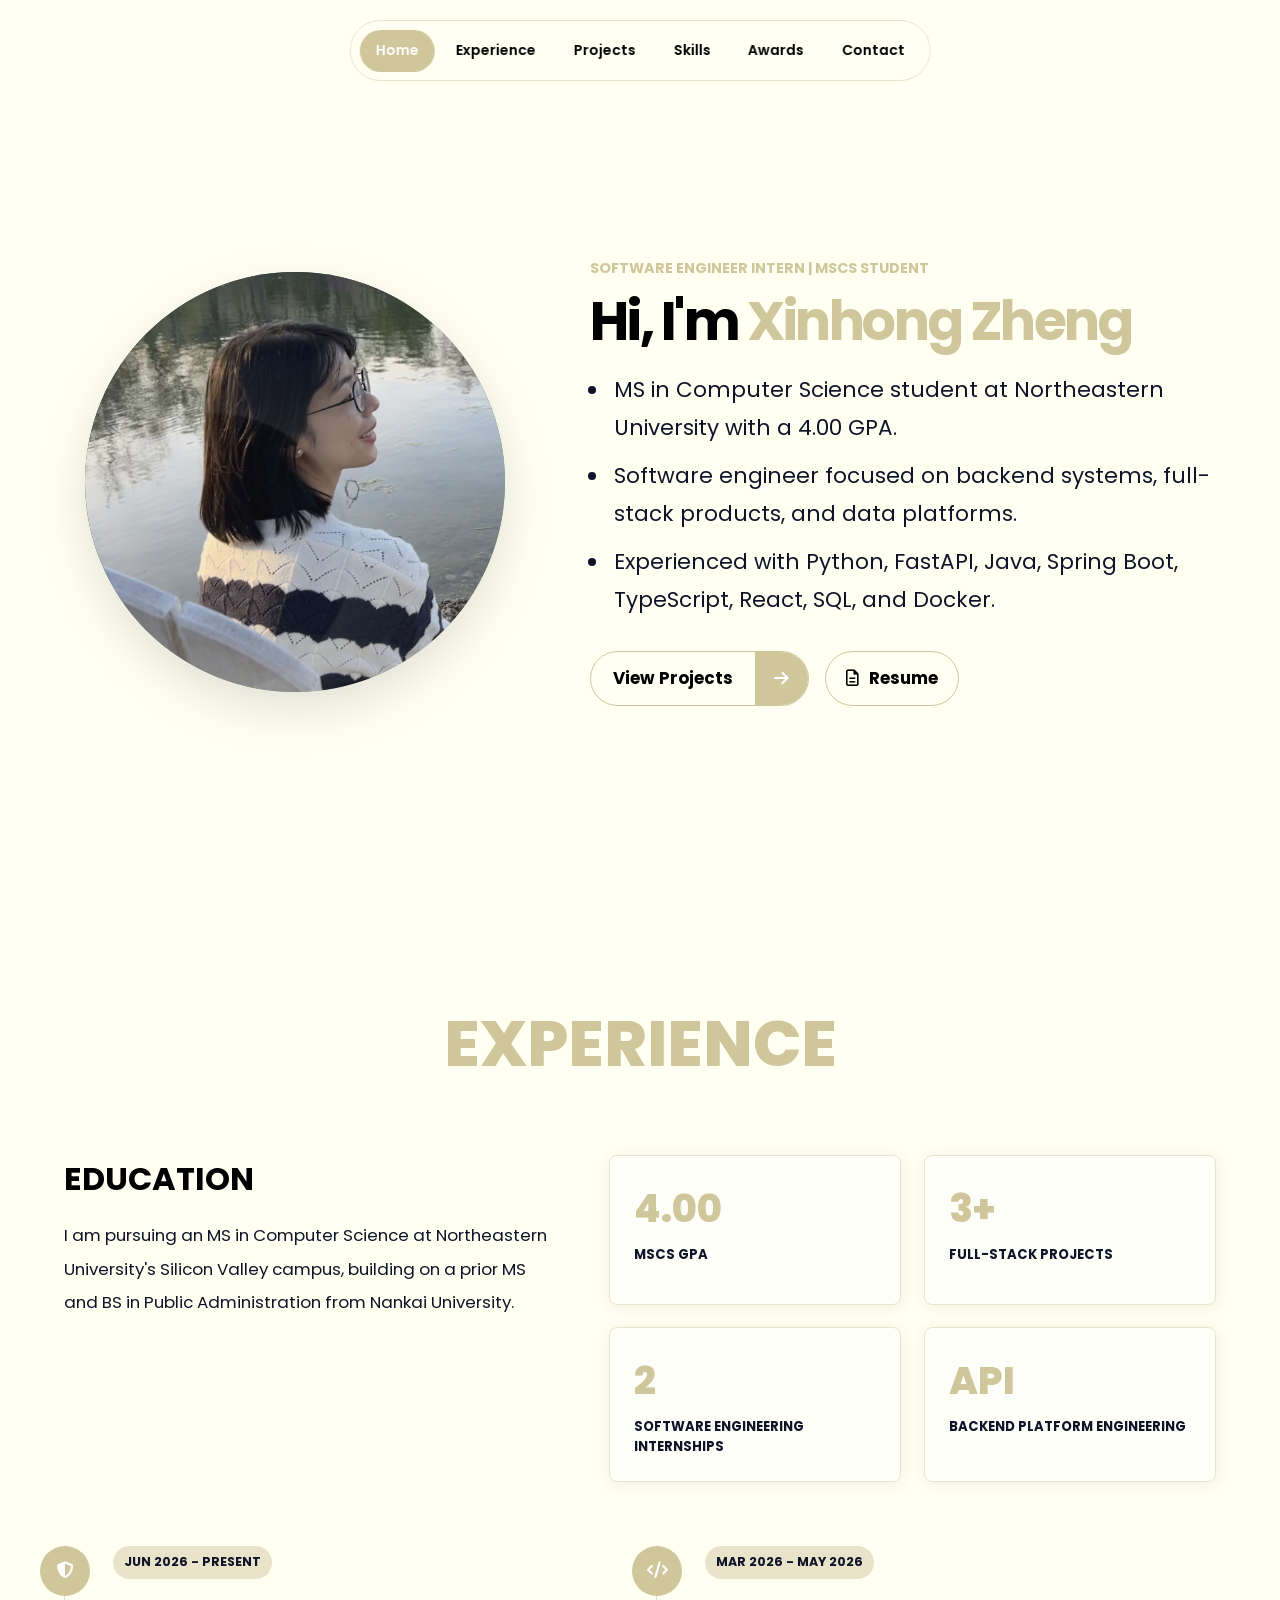
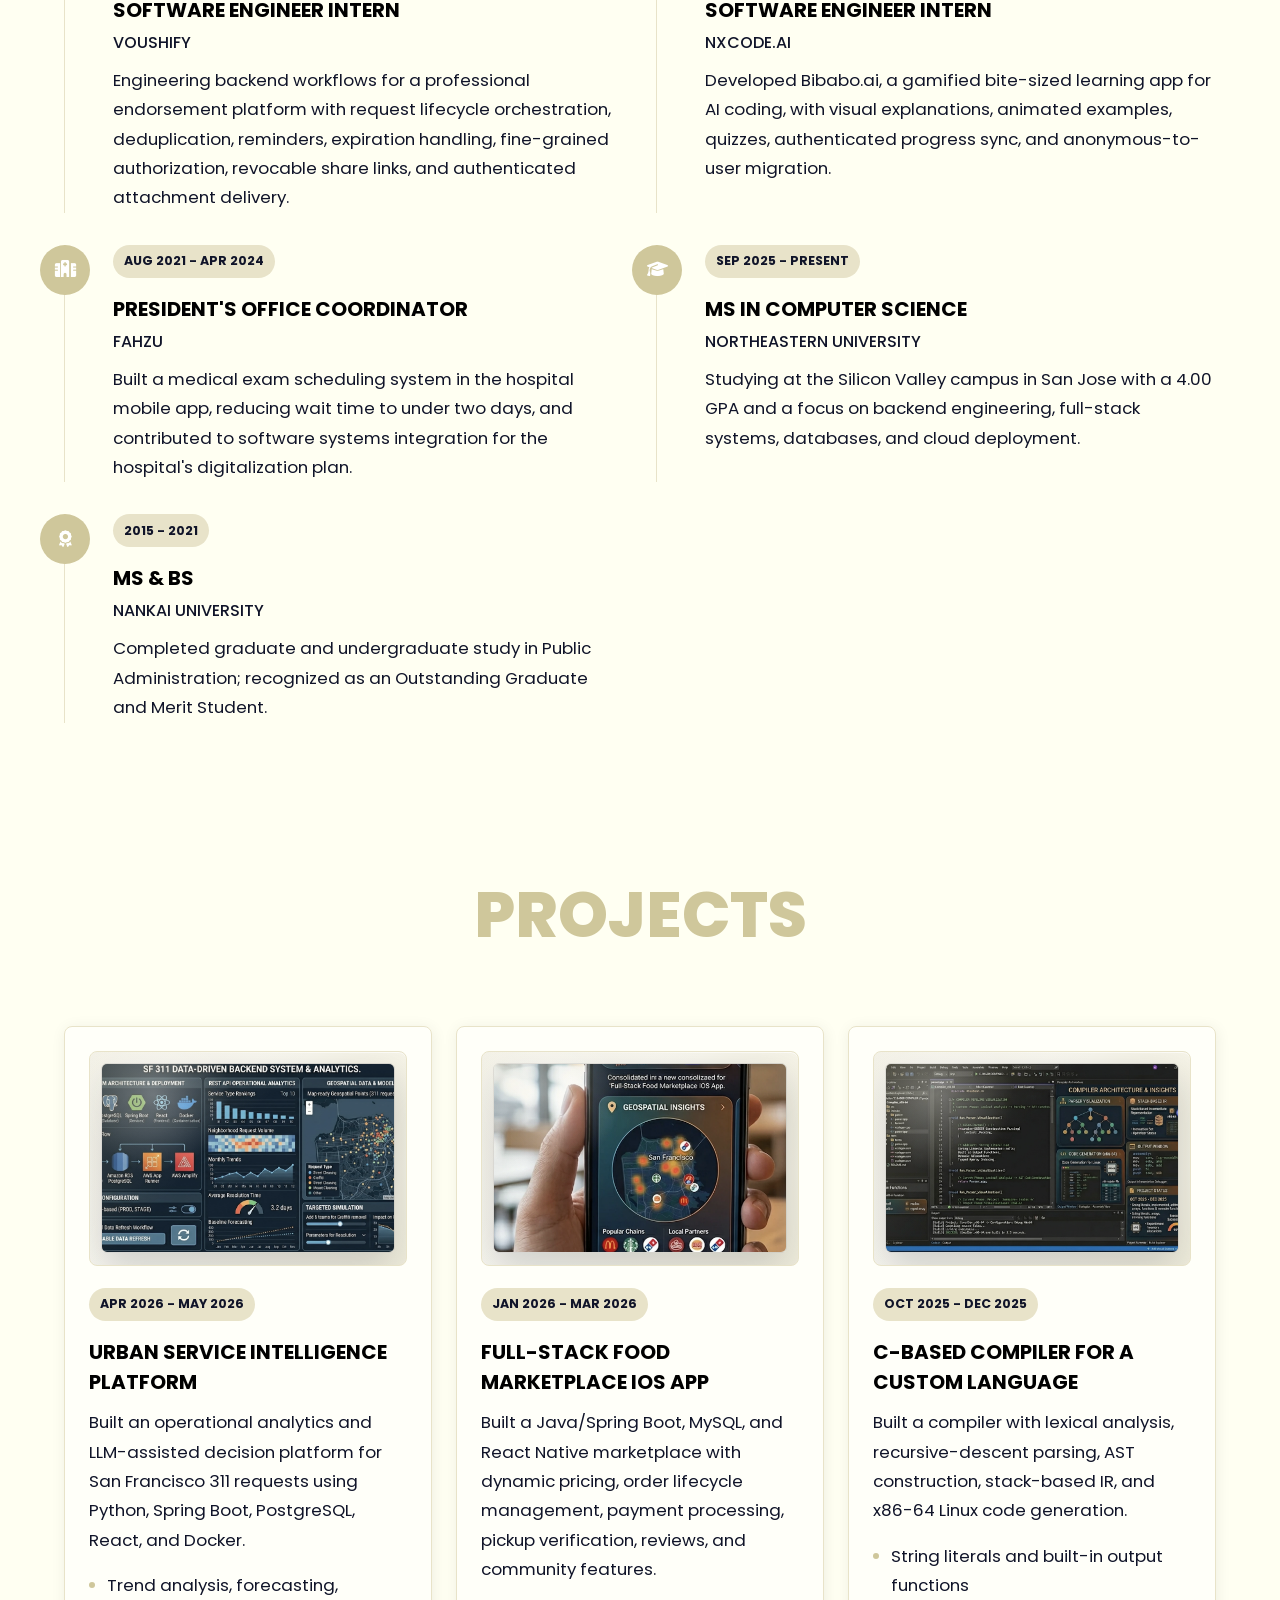
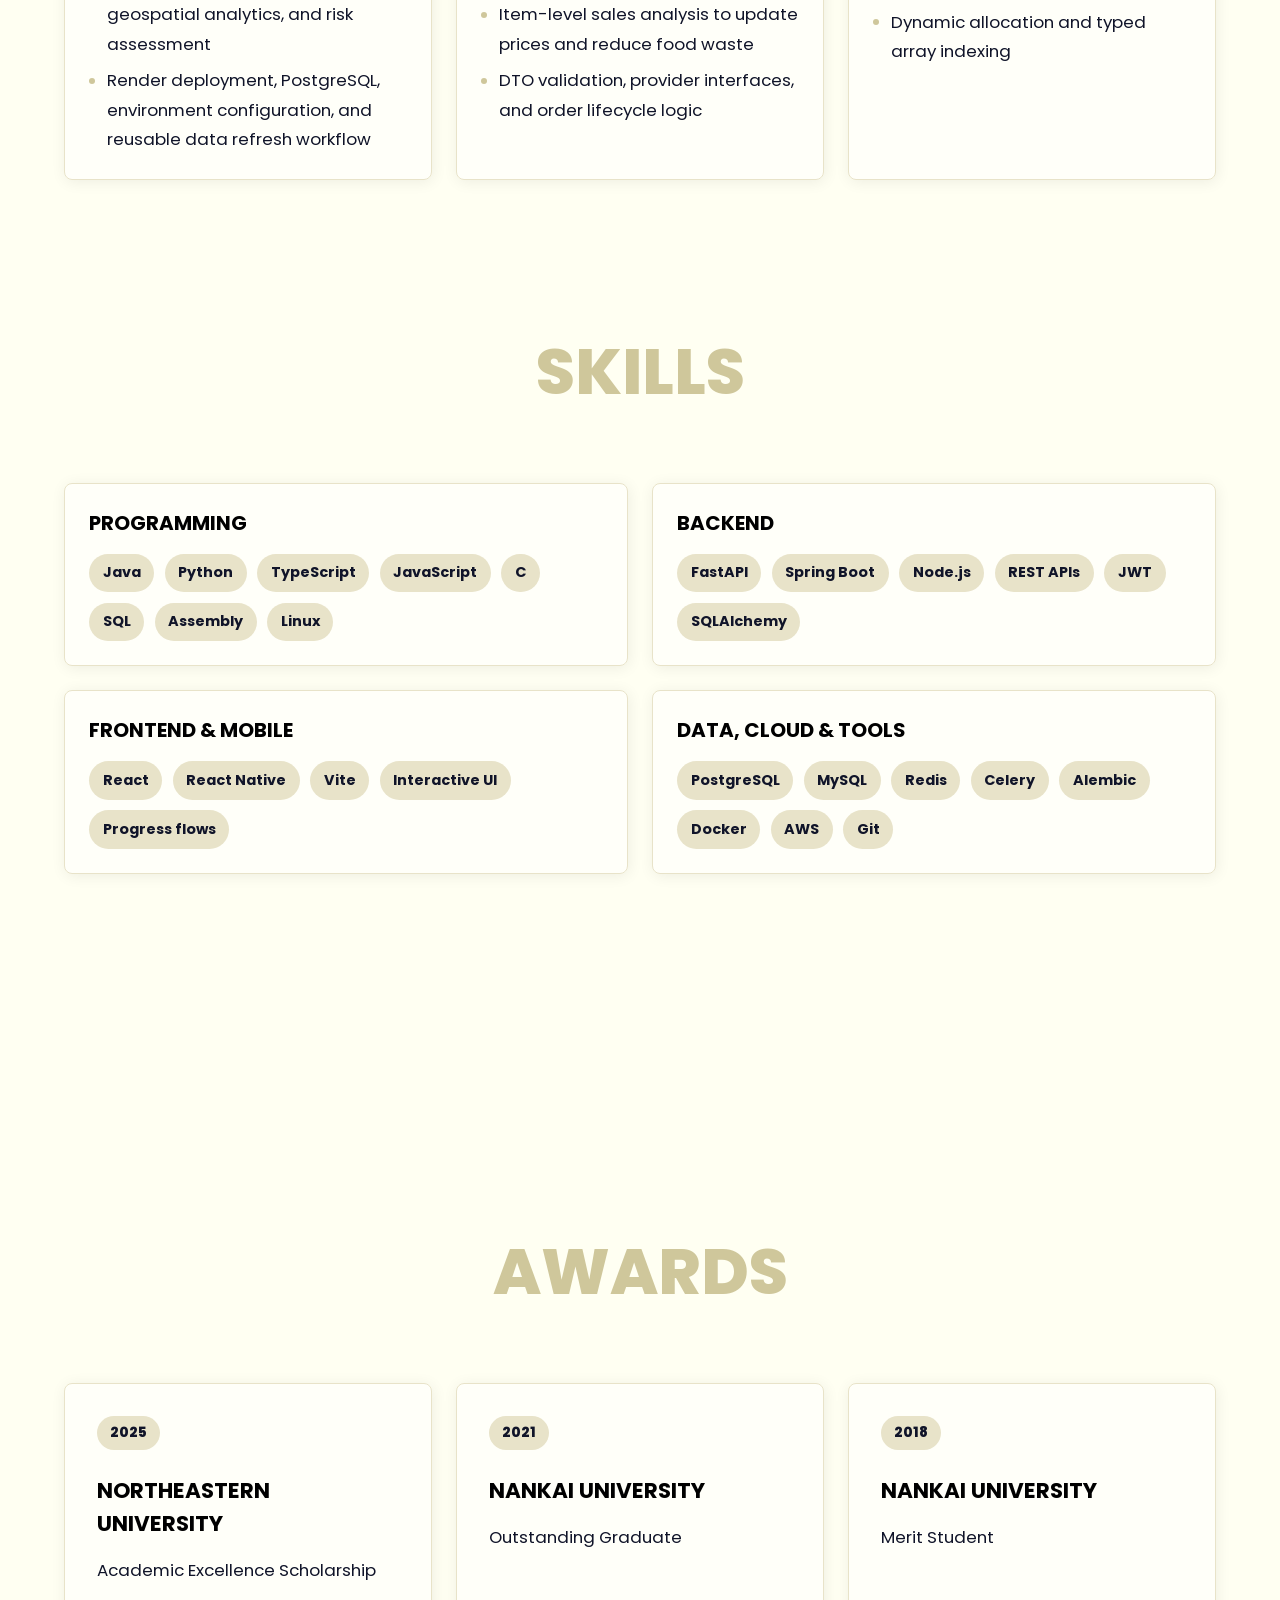
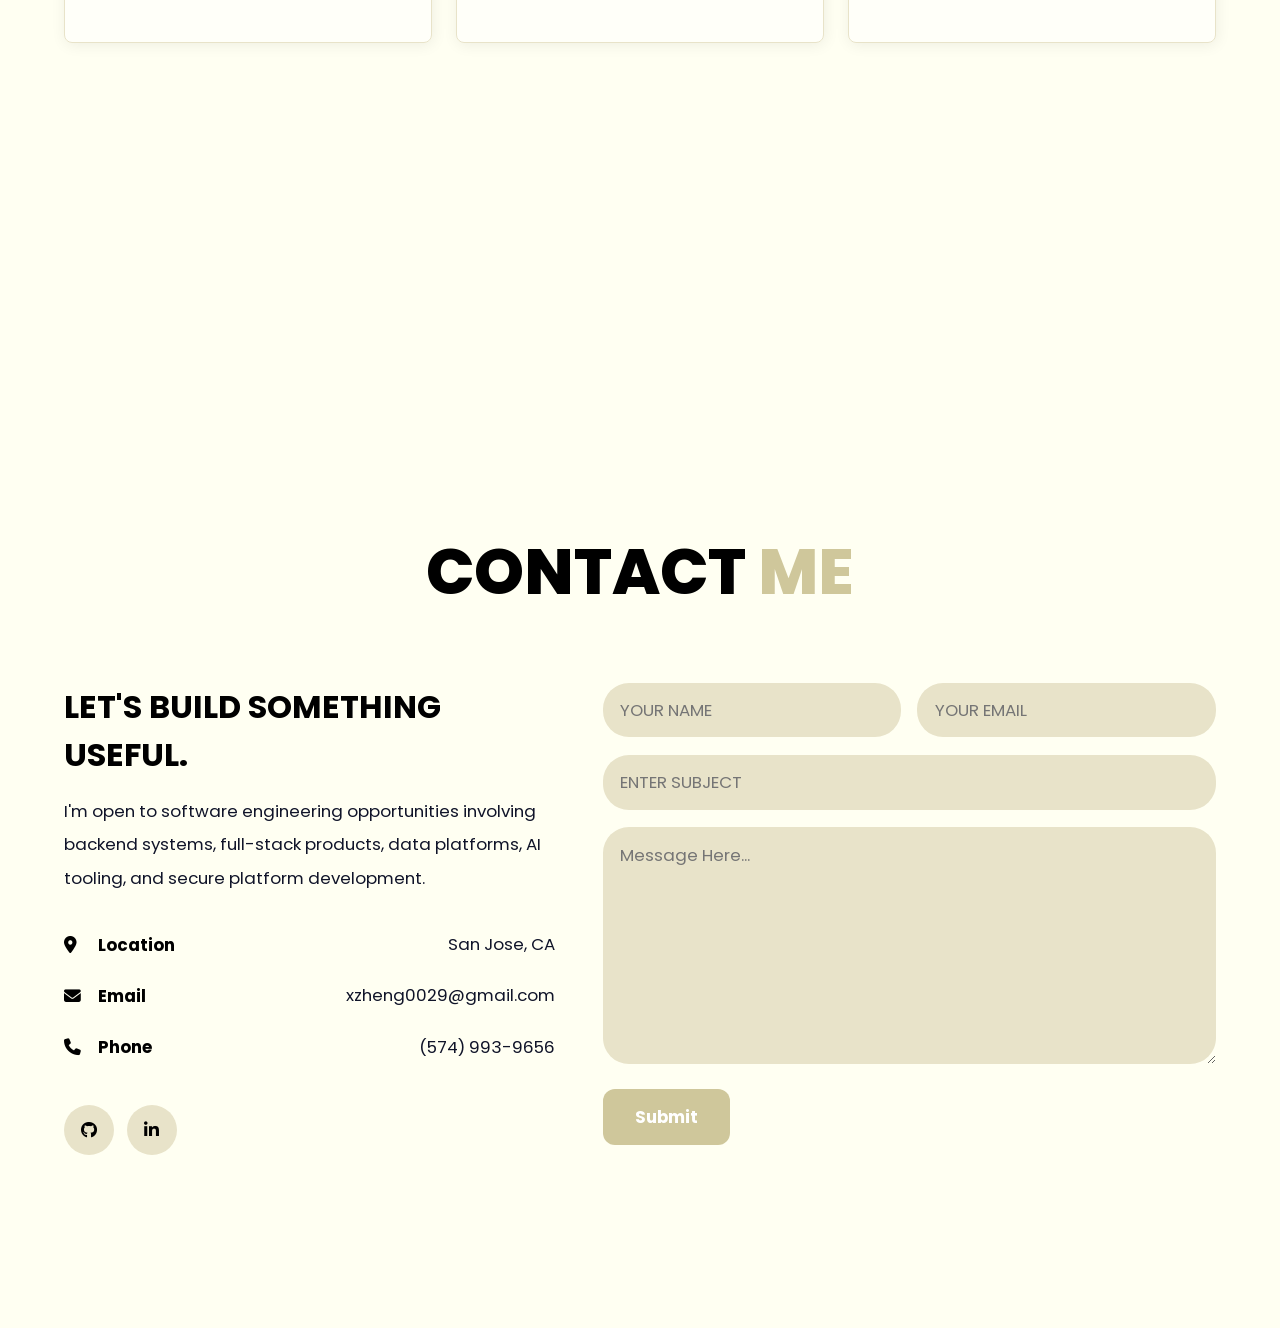
==== index.html @ 5a6e163b "Update resume and homepage bio" ====
<!doctype html>
<html lang="en">
  <head>
    <meta charset="UTF-8" />
    <meta name="viewport" content="width=device-width, initial-scale=1.0" />
    <meta
      name="description"
      content="Xinhong Zheng personal portfolio: backend engineering, full-stack projects, data systems, and secure platform development work."
    />
    <title>Xinhong Zheng | Personal Website</title>
    <link rel="preconnect" href="https://fonts.googleapis.com" />
    <link rel="preconnect" href="https://fonts.gstatic.com" crossorigin />
    <link
      href="https://fonts.googleapis.com/css2?family=Poppins:wght@400;500;600;700;800&display=swap"
      rel="stylesheet"
    />
    <link
      rel="stylesheet"
      href="https://cdnjs.cloudflare.com/ajax/libs/font-awesome/6.5.2/css/all.min.css"
      crossorigin="anonymous"
      referrerpolicy="no-referrer"
    />
    <link rel="stylesheet" href="styles/styles.css" />
  </head>
  <body>
    <nav class="controls" aria-label="Section navigation">
      <a class="control active-btn" href="#home">Home</a>
      <a class="control" href="#experience">Experience</a>
      <a class="control" href="#projects">Projects</a>
      <a class="control" href="#skills">Skills</a>
      <a class="control" href="#awards">Awards</a>
      <a class="control" href="#contact">Contact</a>
    </nav>

    <header id="home" class="hero">
      <div class="hero-content">
        <div class="hero-visual">
          <div class="portrait-card">
            <img
              class="profile-photo"
              src="assets/profile-photo.jpg"
              alt="Xinhong Zheng by a lake"
            />
          </div>
        </div>
        <div class="hero-copy">
          <p class="eyebrow">Software Engineer Intern | MSCS Student</p>
          <h1>Hi, I'm <span>Xinhong Zheng</span></h1>
          <ul class="hero-highlights" aria-label="Professional summary">
            <li>MS in Computer Science student at Northeastern University with a 4.00 GPA.</li>
            <li>Software engineer focused on backend systems, full-stack products, and data platforms.</li>
            <li>Experienced with Python, FastAPI, Java, Spring Boot, TypeScript, React, SQL, and Docker.</li>
          </ul>
          <div class="hero-actions">
            <a class="main-btn" href="#projects">
              <span class="btn-text">View Projects</span>
              <span class="btn-icon"><i class="fa-solid fa-arrow-right"></i></span>
            </a>
            <a class="ghost-btn" href="resume.pdf" target="_blank" rel="noopener">
              <i class="fa-regular fa-file-lines"></i>
              Resume
            </a>
          </div>
        </div>
      </div>
    </header>

    <main>
      <section id="experience" class="container">
        <div class="main-title">
          <h2><span>Experience</span></h2>
        </div>

        <div class="about-container">
          <div class="left-about">
            <h3>Education</h3>
            <p>
              I am pursuing an MS in Computer Science at Northeastern
              University's Silicon Valley campus, building on a prior MS and BS
              in Public Administration from Nankai University.
            </p>
          </div>
          <div class="right-about">
            <article class="about-item">
              <span class="large-text">4.00</span>
              <span class="small-text">MSCS GPA</span>
            </article>
            <article class="about-item">
              <span class="large-text">3+</span>
              <span class="small-text">Full-stack projects</span>
            </article>
            <article class="about-item">
              <span class="large-text">2</span>
              <span class="small-text">Software engineering internships</span>
            </article>
            <article class="about-item">
              <span class="large-text">API</span>
              <span class="small-text">Backend platform engineering</span>
            </article>
          </div>
        </div>

        <div class="timeline">
          <article class="timeline-item">
            <div class="tl-icon"><i class="fa-solid fa-shield-halved"></i></div>
            <p class="tl-duration">Jun 2026 - Present</p>
            <h3>Software Engineer Intern <span>Voushify</span></h3>
            <p>
              Engineering backend workflows for a professional endorsement
              platform with request lifecycle orchestration, deduplication,
              reminders, expiration handling, fine-grained authorization,
              revocable share links, and authenticated attachment delivery.
            </p>
          </article>
          <article class="timeline-item">
            <div class="tl-icon"><i class="fa-solid fa-code"></i></div>
            <p class="tl-duration">Mar 2026 - May 2026</p>
            <h3>Software Engineer Intern <span>NxCode.ai</span></h3>
            <p>
              Developed Bibabo.ai, a gamified bite-sized learning app for AI
              coding, with visual explanations, animated examples, quizzes,
              authenticated progress sync, and anonymous-to-user migration.
            </p>
          </article>
          <article class="timeline-item">
            <div class="tl-icon"><i class="fa-solid fa-hospital"></i></div>
            <p class="tl-duration">Aug 2021 - Apr 2024</p>
            <h3>President's Office Coordinator <span>FAHZU</span></h3>
            <p>
              Built a medical exam scheduling system in the hospital mobile app,
              reducing wait time to under two days, and contributed to software
              systems integration for the hospital's digitalization plan.
            </p>
          </article>
          <article class="timeline-item">
            <div class="tl-icon"><i class="fa-solid fa-graduation-cap"></i></div>
            <p class="tl-duration">Sep 2025 - Present</p>
            <h3>MS in Computer Science <span>Northeastern University</span></h3>
            <p>
              Studying at the Silicon Valley campus in San Jose with a 4.00 GPA
              and a focus on backend engineering, full-stack systems, databases,
              and cloud deployment.
            </p>
          </article>
          <article class="timeline-item">
            <div class="tl-icon"><i class="fa-solid fa-award"></i></div>
            <p class="tl-duration">2015 - 2021</p>
            <h3>MS & BS <span>Nankai University</span></h3>
            <p>
              Completed graduate and undergraduate study in Public
              Administration; recognized as an Outstanding Graduate and Merit
              Student.
            </p>
          </article>
        </div>
      </section>

      <section id="projects" class="container">
        <div class="main-title">
          <h2><span>Projects</span></h2>
        </div>

        <div class="project-showcase">
          <article class="project-card">
            <figure class="project-figure image-figure analytics-figure">
              <img
                src="assets/project-figures/urban-service-intelligence.webp"
                alt="SF 311 analytics dashboard with backend architecture, operational charts, and geospatial map"
              />
            </figure>
            <p class="project-date">Apr 2026 - May 2026</p>
            <h3>Urban Service Intelligence Platform</h3>
            <p>
              Built an operational analytics and LLM-assisted decision platform
              for San Francisco 311 requests using Python, Spring Boot,
              PostgreSQL, React, and Docker.
            </p>
            <ul>
              <li>Trend analysis, forecasting, geospatial analytics, and risk assessment</li>
              <li>Render deployment, PostgreSQL, environment configuration, and reusable data refresh workflow</li>
            </ul>
          </article>

          <article class="project-card">
            <figure class="project-figure image-figure marketplace-figure">
              <img
                src="assets/project-figures/food-marketplace.webp"
                alt="Food marketplace mobile app and operational metrics demo in a restaurant setting"
              />
            </figure>
            <p class="project-date">Jan 2026 - Mar 2026</p>
            <h3>Full-Stack Food Marketplace iOS App</h3>
            <p>
              Built a Java/Spring Boot, MySQL, and React Native marketplace with
              dynamic pricing, order lifecycle management, payment processing,
              pickup verification, reviews, and community features.
            </p>
            <ul>
              <li>Item-level sales analysis to update prices and reduce food waste</li>
              <li>DTO validation, provider interfaces, and order lifecycle logic</li>
            </ul>
          </article>

          <article class="project-card">
            <figure class="project-figure image-figure compiler-figure">
              <img
                src="assets/project-figures/compiler-demo.webp"
                alt="Compiler architecture demo with source code, parser visualization, stack-based IR, and output window"
              />
            </figure>
            <p class="project-date">Oct 2025 - Dec 2025</p>
            <h3>C-Based Compiler for a Custom Language</h3>
            <p>
              Built a compiler with lexical analysis, recursive-descent parsing,
              AST construction, stack-based IR, and x86-64 Linux code generation.
            </p>
            <ul>
              <li>String literals and built-in output functions</li>
              <li>Dynamic allocation and typed array indexing</li>
            </ul>
          </article>
        </div>
      </section>

      <section id="skills" class="container">
        <div class="main-title">
          <h2><span>Skills</span></h2>
        </div>
        <div class="skills-grid">
          <div class="skill-group">
            <h3>Programming</h3>
            <div class="tags">
              <span>Java</span><span>Python</span><span>TypeScript</span>
              <span>JavaScript</span><span>C</span><span>SQL</span>
              <span>Assembly</span><span>Linux</span>
            </div>
          </div>
          <div class="skill-group">
            <h3>Backend</h3>
            <div class="tags">
              <span>FastAPI</span><span>Spring Boot</span><span>Node.js</span>
              <span>REST APIs</span><span>JWT</span><span>SQLAlchemy</span>
            </div>
          </div>
          <div class="skill-group">
            <h3>Frontend & Mobile</h3>
            <div class="tags">
              <span>React</span><span>React Native</span><span>Vite</span>
              <span>Interactive UI</span><span>Progress flows</span>
            </div>
          </div>
          <div class="skill-group">
            <h3>Data, Cloud & Tools</h3>
            <div class="tags">
              <span>PostgreSQL</span><span>MySQL</span><span>Redis</span>
              <span>Celery</span><span>Alembic</span><span>Docker</span>
              <span>AWS</span><span>Git</span>
            </div>
          </div>
        </div>
      </section>

      <section id="awards" class="container">
        <div class="main-title">
          <h2><span>Awards</span></h2>
        </div>
        <div class="awards-grid">
          <article class="award-card">
            <p class="award-year">2025</p>
            <h3>Northeastern University</h3>
            <p>Academic Excellence Scholarship</p>
          </article>
          <article class="award-card">
            <p class="award-year">2021</p>
            <h3>Nankai University</h3>
            <p>Outstanding Graduate</p>
          </article>
          <article class="award-card">
            <p class="award-year">2018</p>
            <h3>Nankai University</h3>
            <p>Merit Student</p>
          </article>
        </div>
      </section>

      <section id="contact" class="container contact">
        <div class="main-title">
          <h2>Contact <span>Me</span></h2>
        </div>

        <div class="contact-content-con">
          <div class="left-contact">
            <h3>Let's build something useful.</h3>
            <p>
              I'm open to software engineering opportunities involving backend
              systems, full-stack products, data platforms, AI tooling, and
              secure platform development.
            </p>
            <div class="contact-info">
              <div class="contact-item">
                <div class="icon"><i class="fa-solid fa-location-dot"></i><span>Location</span></div>
                <p>San Jose, CA</p>
              </div>
              <div class="contact-item">
                <div class="icon"><i class="fa-solid fa-envelope"></i><span>Email</span></div>
                <p><a href="mailto:xzheng0029@gmail.com">xzheng0029@gmail.com</a></p>
              </div>
              <div class="contact-item">
                <div class="icon"><i class="fa-solid fa-phone"></i><span>Phone</span></div>
                <p><a href="tel:+15749939656">(574) 993-9656</a></p>
              </div>
            </div>
            <div class="contact-icon">
              <a href="https://github.com/Xinhong029" target="_blank" rel="noopener" aria-label="GitHub">
                <i class="fa-brands fa-github"></i>
              </a>
              <a href="https://linkedin.com/in/xzheng0029" target="_blank" rel="noopener" aria-label="LinkedIn">
                <i class="fa-brands fa-linkedin-in"></i>
              </a>
            </div>
          </div>

          <form class="right-contact contact-form" action="mailto:xzheng0029@gmail.com" method="post" enctype="text/plain">
            <div class="input-control i-c-2">
              <input type="text" name="name" placeholder="YOUR NAME" required />
              <input type="email" name="email" placeholder="YOUR EMAIL" required />
            </div>
            <div class="input-control">
              <input type="text" name="subject" placeholder="ENTER SUBJECT" required />
            </div>
            <div class="input-control">
              <textarea name="message" cols="15" rows="8" placeholder="Message Here..."></textarea>
            </div>
            <button class="btn-submit" type="submit">Submit</button>
          </form>
        </div>
      </section>
    </main>

    <script src="script.js"></script>
  </body>
</html>
---- styles/styles.css ----
:root {
  --color-primary: #fffff2;
  --color-secondary: #cfc79b;
  --color-ink: #000;
  --color-muted: #101429;
  --color-soft: #e8e3c9;
  --color-panel: #fffef1;
  --shadow: 0 18px 50px rgba(0, 0, 0, 0.12);
}

* {
  box-sizing: border-box;
  list-style: none;
  margin: 0;
  padding: 0;
}

html {
  scroll-behavior: auto;
}

body {
  background: var(--color-primary);
  color: var(--color-ink);
  font-family: Poppins, system-ui, sans-serif;
  font-size: 1.05rem;
  overflow-x: hidden;
  padding: 0 5%;
}

a {
  color: inherit;
  text-decoration: none;
}

.controls {
  align-items: center;
  backdrop-filter: blur(12px);
  background: rgba(255, 255, 242, 0.84);
  border: 1px solid var(--color-soft);
  border-radius: 999px;
  display: flex;
  gap: 0.35rem;
  left: 50%;
  padding: 0.55rem;
  position: fixed;
  top: 1.25rem;
  transform: translateX(-50%);
  z-index: 10;
}

.control {
  border-radius: 999px;
  font-size: 0.88rem;
  font-weight: 600;
  padding: 0.65rem 1rem;
  transition: background 0.2s ease, color 0.2s ease;
  white-space: nowrap;
}

.control:hover,
.control.active-btn {
  background: var(--color-secondary);
  color: #fff;
}

.hero {
  min-height: 100vh;
  padding: 7rem 0 3rem;
}

.hero-content {
  align-items: center;
  display: grid;
  gap: 4rem;
  grid-template-columns: minmax(280px, 0.85fr) minmax(320px, 1.15fr);
  margin: 0 auto;
  max-width: 1180px;
  min-height: calc(100vh - 10rem);
}

.hero-visual {
  align-items: center;
  display: flex;
  justify-content: center;
}

.portrait-card {
  align-items: center;
  aspect-ratio: 1;
  background:
    radial-gradient(circle at 35% 30%, rgba(255, 255, 255, 0.95), transparent 28%),
    linear-gradient(135deg, #171a25, #4d5366 52%, #cfc79b);
  border-radius: 50%;
  box-shadow: var(--shadow);
  display: flex;
  justify-content: center;
  max-width: 420px;
  overflow: hidden;
  position: relative;
  width: 100%;
}

.portrait-card::after {
  background:
    radial-gradient(circle at 30% 67%, transparent 0 34%, rgba(255, 255, 242, 0.08) 35%, transparent 57%),
    linear-gradient(135deg, rgba(23, 26, 37, 0.04), rgba(207, 199, 155, 0.1));
  content: "";
  inset: 0;
  pointer-events: none;
  position: absolute;
  z-index: 1;
}

.profile-photo {
  clip-path: circle(50% at 50% 50%);
  height: 100%;
  object-fit: cover;
  object-position: center 52%;
  transform: scale(1.02);
  width: 100%;
}

.eyebrow {
  color: var(--color-secondary);
  font-size: 0.9rem;
  font-weight: 700;
  letter-spacing: 0;
  margin-bottom: 1rem;
  text-transform: uppercase;
}

.hero-copy h1 {
  font-size: clamp(2.5rem, 4.2vw, 4rem);
  letter-spacing: -0.045em;
  line-height: 1;
  margin-bottom: 1.4rem;
  white-space: nowrap;
}

.hero-copy h1 span,
.main-title h2 span {
  color: var(--color-secondary);
}

.hero-text,
.hero-highlights {
  color: var(--color-muted);
  font-size: clamp(1.05rem, 2vw, 1.35rem);
  line-height: 1.75;
  max-width: 740px;
}

.hero-highlights {
  display: grid;
  gap: 0.65rem;
  padding-left: 1.25rem;
}

.hero-highlights li {
  list-style: disc;
  padding-left: 0.2rem;
}

.hero-actions {
  display: flex;
  flex-wrap: wrap;
  gap: 1rem;
  margin-top: 2rem;
}

.main-btn,
.ghost-btn {
  align-items: center;
  border: 1px solid var(--color-secondary);
  border-radius: 999px;
  display: inline-flex;
  font-weight: 700;
  min-height: 3.35rem;
  overflow: hidden;
}

.main-btn .btn-text {
  padding: 0 1.35rem;
}

.main-btn .btn-icon {
  align-items: center;
  background: var(--color-secondary);
  color: #fff;
  display: flex;
  height: 3.35rem;
  justify-content: center;
  width: 3.35rem;
}

.ghost-btn {
  gap: 0.6rem;
  padding: 0 1.25rem;
}

.container {
  margin: 0 auto;
  max-width: 1180px;
  min-height: 100vh;
  padding: 6rem 0 3rem;
  position: relative;
}

.main-title {
  margin-bottom: 4rem;
  text-align: center;
}

.main-title h2 {
  font-size: clamp(2.7rem, 6vw, 4rem);
  font-weight: 800;
  position: relative;
  text-transform: uppercase;
}

.about-container {
  display: grid;
  gap: 3rem;
  grid-template-columns: 0.9fr 1.1fr;
  margin-bottom: 4rem;
}

.left-about h3,
.left-contact h3,
.award-card h3 {
  font-size: 2rem;
  margin-bottom: 1rem;
  text-transform: uppercase;
}

.left-about p,
.left-contact p {
  color: var(--color-muted);
  line-height: 2;
}

.right-about {
  display: grid;
  gap: 1.4rem;
  grid-template-columns: repeat(2, minmax(0, 1fr));
}

.about-item,
.project-card,
.skill-group,
.award-card {
  background: rgba(255, 255, 255, 0.48);
  border: 1px solid var(--color-soft);
  border-radius: 8px;
  box-shadow: 1px 2px 15px rgba(0, 0, 0, 0.07);
}

.about-item {
  display: flex;
  flex-direction: column;
  min-height: 150px;
  padding: 1.5rem;
  transition: border 0.2s ease, transform 0.2s ease, box-shadow 0.2s ease;
}

.about-item:hover,
.project-card:hover {
  border-color: var(--color-secondary);
  box-shadow: var(--shadow);
  transform: translateY(-5px);
}

.large-text {
  color: var(--color-secondary);
  font-size: 2.4rem;
  font-weight: 800;
}

.small-text {
  color: var(--color-muted);
  font-size: 0.82rem;
  font-weight: 700;
  line-height: 1.5;
  margin-top: 0.5rem;
  text-transform: uppercase;
}

.timeline {
  display: grid;
  gap: 2rem;
  grid-template-columns: repeat(2, minmax(0, 1fr));
}

.timeline-item {
  border-left: 1px solid var(--color-soft);
  padding-left: 3rem;
  position: relative;
}

.tl-icon {
  align-items: center;
  background: var(--color-secondary);
  border-radius: 50%;
  color: #fff;
  display: flex;
  height: 50px;
  justify-content: center;
  left: -25px;
  position: absolute;
  top: 0;
  width: 50px;
}

.tl-duration,
.project-date {
  background: var(--color-soft);
  border-radius: 999px;
  display: inline-block;
  font-size: 0.78rem;
  font-weight: 700;
  margin-bottom: 1rem;
  padding: 0.35rem 0.7rem;
  text-transform: uppercase;
}

.timeline-item h3,
.project-card h3 {
  font-size: 1.25rem;
  margin-bottom: 0.7rem;
  text-transform: uppercase;
}

.timeline-item h3 span {
  color: var(--color-muted);
  display: block;
  font-size: 1rem;
  font-weight: 500;
  margin-top: 0.3rem;
}

.timeline-item p,
.project-card p,
.project-card li {
  color: var(--color-muted);
  line-height: 1.75;
}

.project-showcase {
  display: grid;
  gap: 1.5rem;
  grid-template-columns: repeat(3, minmax(0, 1fr));
}

.project-card {
  padding: 1.5rem;
  transition: border 0.2s ease, transform 0.2s ease, box-shadow 0.2s ease;
}

.project-figure {
  background:
    linear-gradient(135deg, rgba(255, 255, 255, 0.94), rgba(232, 227, 201, 0.58)),
    radial-gradient(circle at 82% 18%, rgba(207, 199, 155, 0.4), transparent 30%);
  border: 1px solid var(--color-soft);
  border-radius: 8px;
  box-shadow: inset 0 1px 0 rgba(255, 255, 255, 0.72);
  height: 215px;
  margin-bottom: 1.4rem;
  overflow: hidden;
  padding: 0.7rem;
  position: relative;
}

.image-figure::before {
  background:
    radial-gradient(circle at 20% 20%, rgba(255, 255, 255, 0.32), transparent 25%),
    linear-gradient(135deg, rgba(207, 199, 155, 0.24), transparent 42%);
  content: "";
  inset: 0;
  pointer-events: none;
  position: absolute;
  z-index: 2;
}

.image-figure img {
  border: 1px solid rgba(16, 20, 41, 0.14);
  border-radius: 6px;
  box-shadow: 0 16px 38px rgba(16, 20, 41, 0.18);
  height: 100%;
  object-fit: cover;
  object-position: center;
  width: 100%;
}

.project-card ul {
  margin-top: 1rem;
}

.project-card li {
  margin-top: 0.45rem;
  padding-left: 1.1rem;
  position: relative;
}

.project-card li::before {
  background: var(--color-secondary);
  border-radius: 50%;
  content: "";
  height: 6px;
  left: 0;
  position: absolute;
  top: 0.7rem;
  width: 6px;
}

.skills-grid {
  display: grid;
  gap: 1.5rem;
  grid-template-columns: repeat(2, minmax(0, 1fr));
}

.skill-group {
  padding: 1.5rem;
}

.skill-group h3 {
  font-size: 1.25rem;
  margin-bottom: 1rem;
  text-transform: uppercase;
}

.tags {
  display: flex;
  flex-wrap: wrap;
  gap: 0.65rem;
}

.tags span {
  background: var(--color-soft);
  border-radius: 999px;
  color: var(--color-muted);
  font-size: 0.9rem;
  font-weight: 700;
  padding: 0.55rem 0.85rem;
}

.awards-grid {
  display: grid;
  gap: 1.5rem;
  grid-template-columns: repeat(3, minmax(0, 1fr));
}

.award-card {
  min-height: 260px;
  padding: 2rem;
  transition: border 0.2s ease, transform 0.2s ease, box-shadow 0.2s ease;
}

.award-card:hover {
  border-color: var(--color-secondary);
  box-shadow: var(--shadow);
  transform: translateY(-5px);
}

.award-card h3 {
  font-size: 1.35rem;
}

.award-card p:not(.award-year) {
  color: var(--color-muted);
  font-size: 1.05rem;
  line-height: 1.75;
}

.award-year {
  background: var(--color-soft);
  border-radius: 999px;
  color: var(--color-muted);
  display: inline-block;
  font-size: 0.85rem;
  font-weight: 800;
  margin-bottom: 1.5rem;
  padding: 0.45rem 0.8rem;
  text-transform: uppercase;
}

.contact-content-con {
  display: flex;
  gap: 3rem;
}

.left-contact {
  flex: 1;
}

.right-contact {
  flex: 1.25;
}

.contact-info {
  margin-top: 1.5rem;
}

.contact-item {
  align-items: center;
  display: flex;
  justify-content: space-between;
  gap: 1rem;
  padding: 0.55rem 0;
}

.contact-item .icon {
  align-items: center;
  display: grid;
  gap: 0.65rem;
  grid-template-columns: 24px 1fr;
  font-weight: 700;
}

.contact-icon {
  display: flex;
  gap: 0.8rem;
  margin-top: 2rem;
}

.contact-icon a {
  align-items: center;
  background: var(--color-soft);
  border-radius: 50%;
  display: flex;
  height: 50px;
  justify-content: center;
  transition: background 0.2s ease, color 0.2s ease;
  width: 50px;
}

.contact-icon a:hover {
  background: var(--color-secondary);
  color: #fff;
}

.input-control {
  margin-bottom: 1.1rem;
}

.i-c-2 {
  display: flex;
  gap: 1rem;
}

.input-control input,
.input-control textarea {
  background: var(--color-soft);
  border: 0;
  border-radius: 26px;
  color: var(--color-ink);
  font: inherit;
  outline: none;
  padding: 0.9rem 1.1rem;
  resize: vertical;
  width: 100%;
}

.btn-submit {
  background: var(--color-secondary);
  border: 0;
  border-radius: 12px;
  color: #fff;
  cursor: pointer;
  font: inherit;
  font-size: 1.05rem;
  font-weight: 700;
  padding: 0.95rem 2rem;
}

@media (max-width: 980px) {
  body {
    padding: 0 4%;
  }

  .hero-content,
  .about-container,
  .timeline,
  .project-showcase,
  .skills-grid,
  .awards-grid {
    grid-template-columns: 1fr;
  }

  .hero-content {
    gap: 2.5rem;
    text-align: center;
  }

  .hero-copy h1 {
    font-size: clamp(2.5rem, 7vw, 4rem);
  }

  .hero-actions {
    justify-content: center;
  }

  .portrait-card {
    max-width: 320px;
  }

  .contact-content-con {
    flex-direction: column;
  }
}

@media (max-width: 680px) {
  body {
    padding: 0;
  }

  .controls {
    border-radius: 0;
    bottom: 0;
    justify-content: center;
    left: 0;
    overflow-x: auto;
    padding: 0.55rem 0.4rem;
    top: auto;
    transform: none;
    width: 100%;
  }

  .control {
    font-size: 0.78rem;
    padding: 0.55rem 0.65rem;
  }

  .hero,
  .container {
    padding-left: 1.5rem;
    padding-right: 1.5rem;
  }

  .hero {
    padding-top: 3rem;
  }

  .hero-copy h1 {
    font-size: clamp(2.7rem, 13vw, 4rem);
    white-space: normal;
  }

  .right-about,
  .i-c-2 {
    grid-template-columns: 1fr;
  }

  .i-c-2 {
    display: grid;
  }

  .timeline {
    padding-bottom: 4rem;
  }

  .contact-item {
    align-items: flex-start;
    flex-direction: column;
  }
}
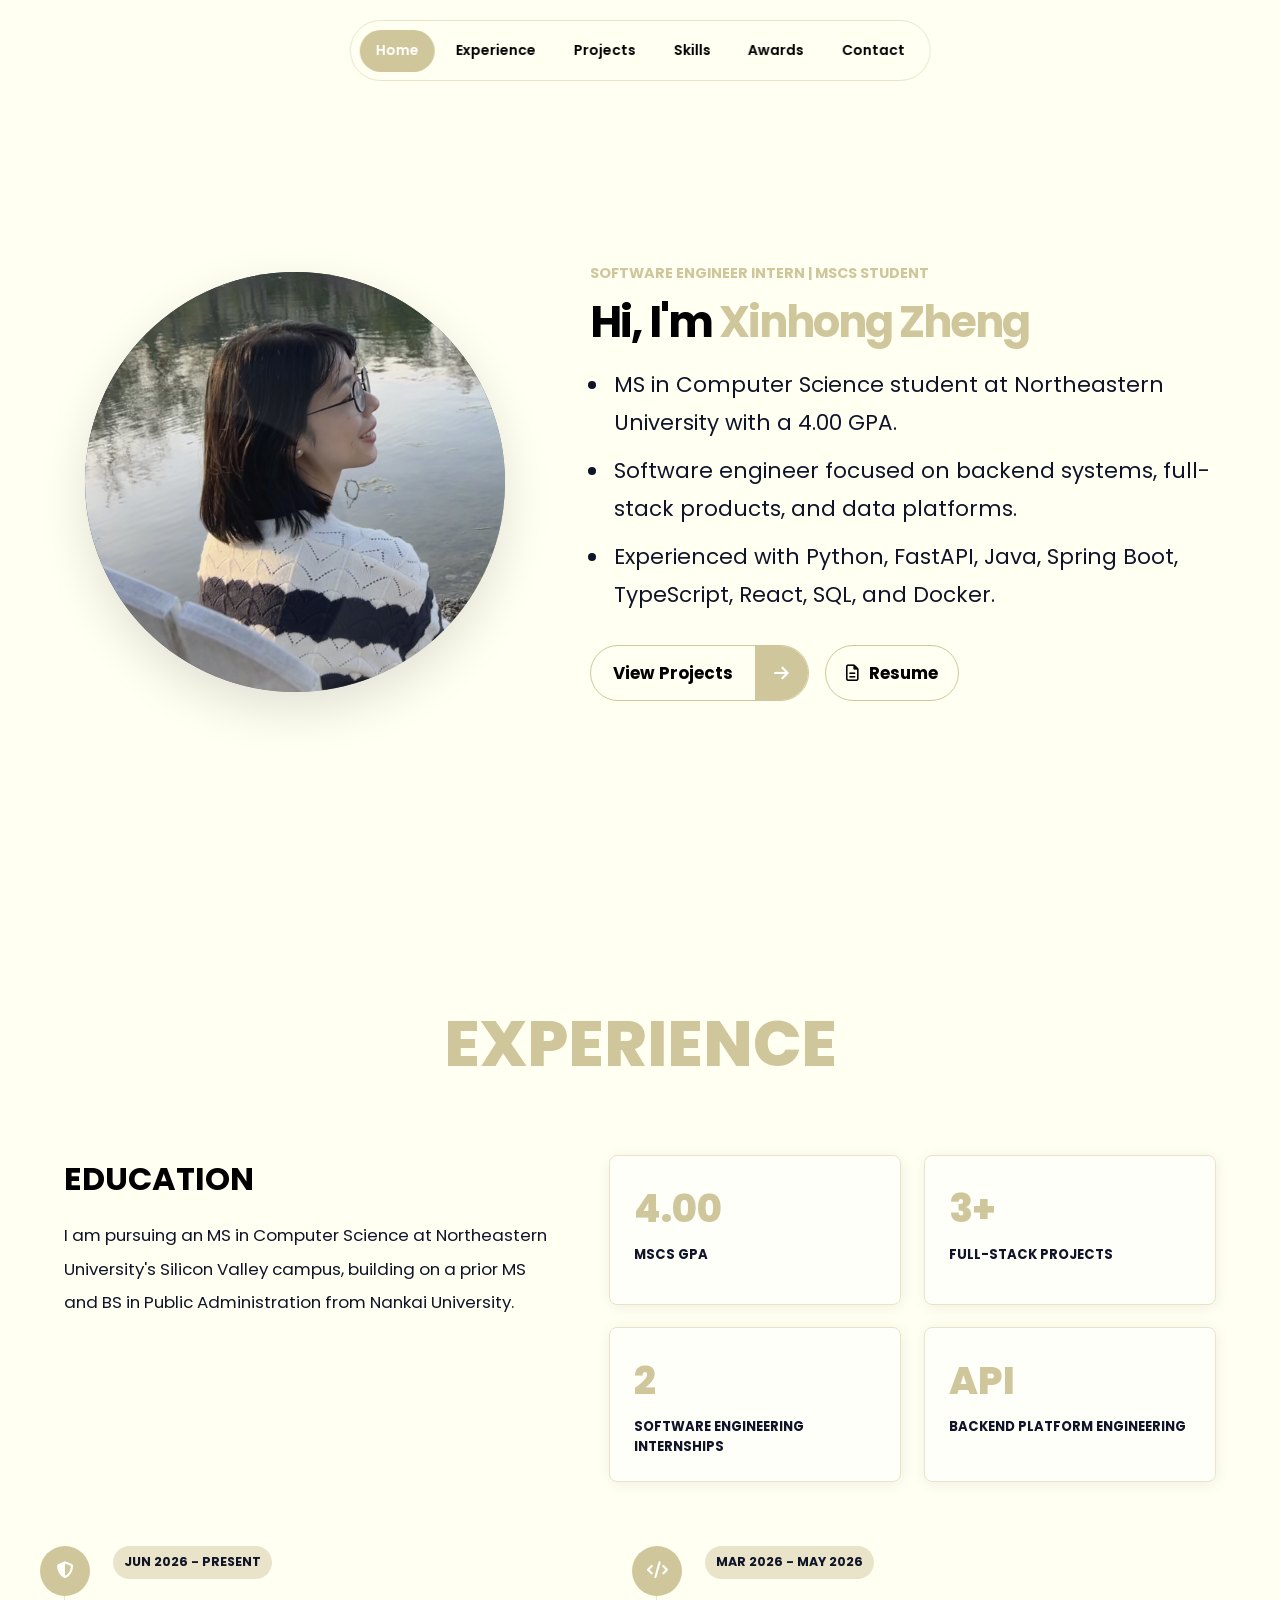
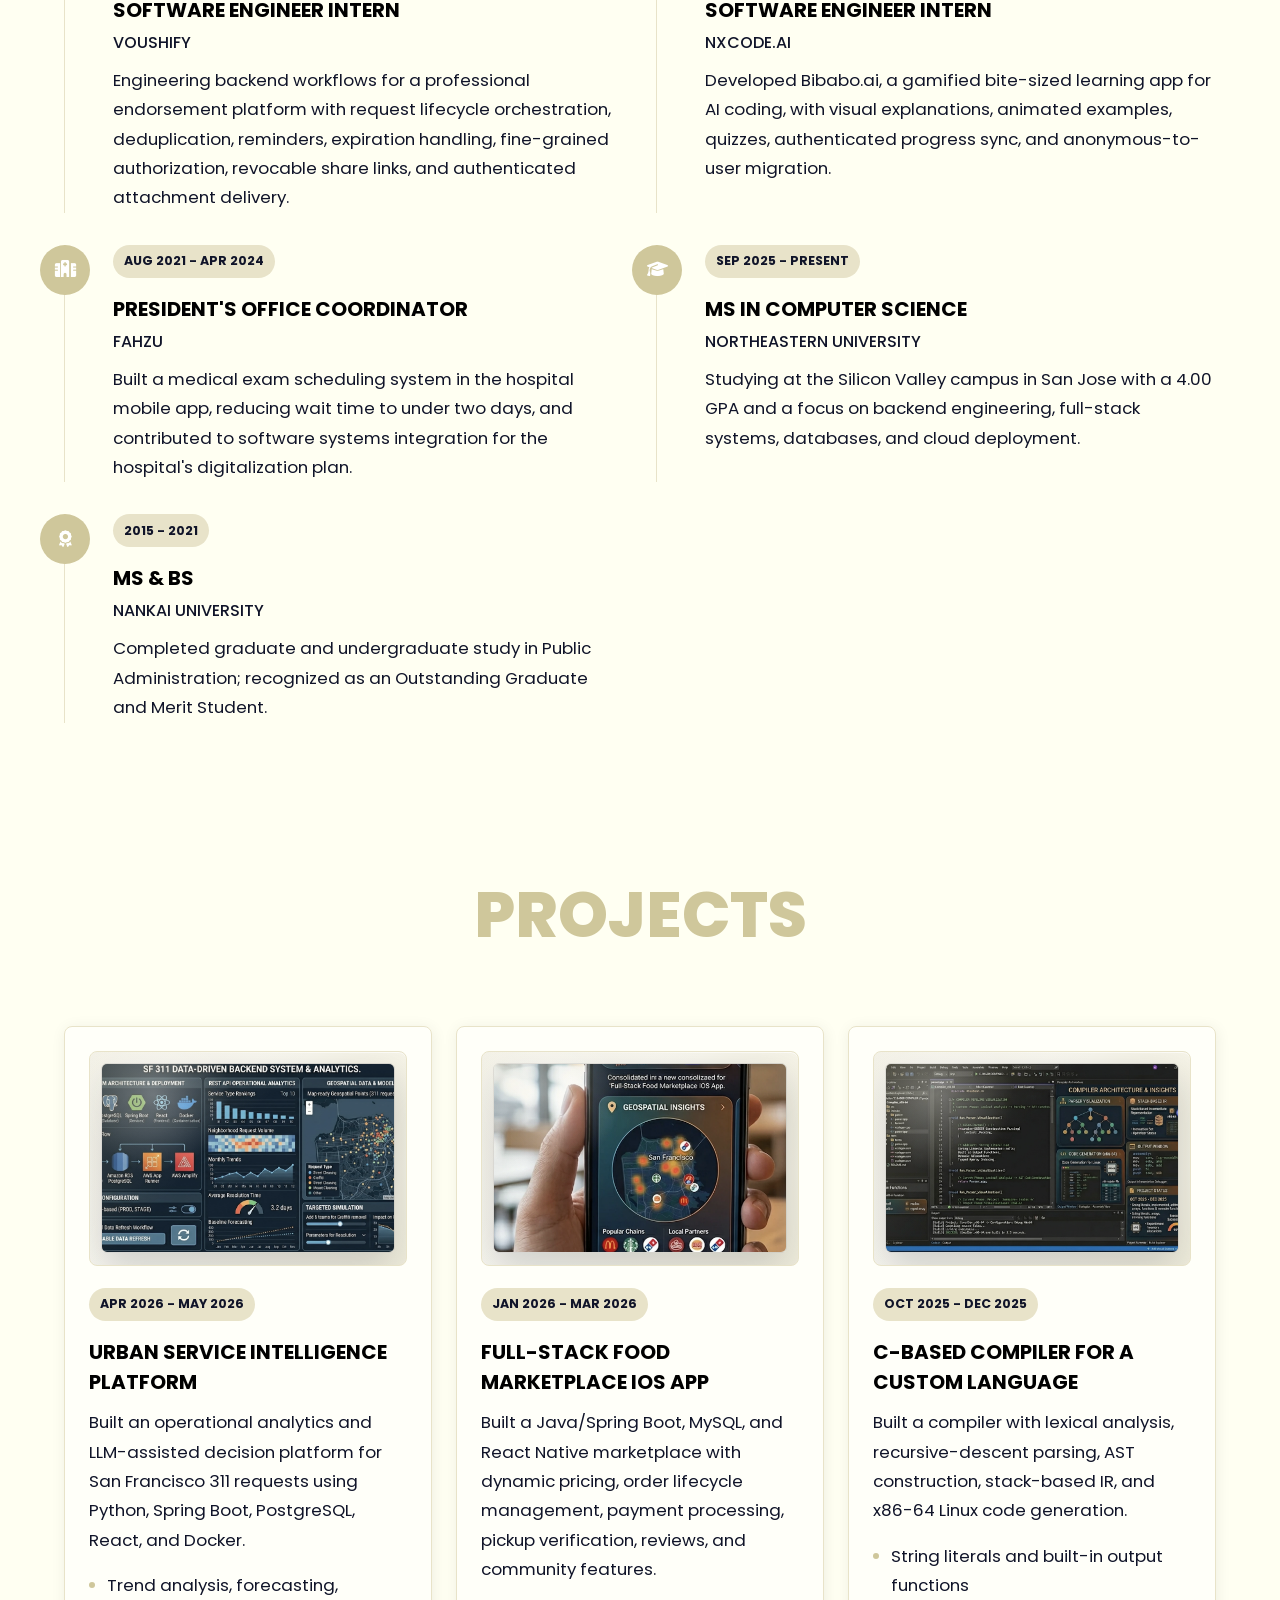
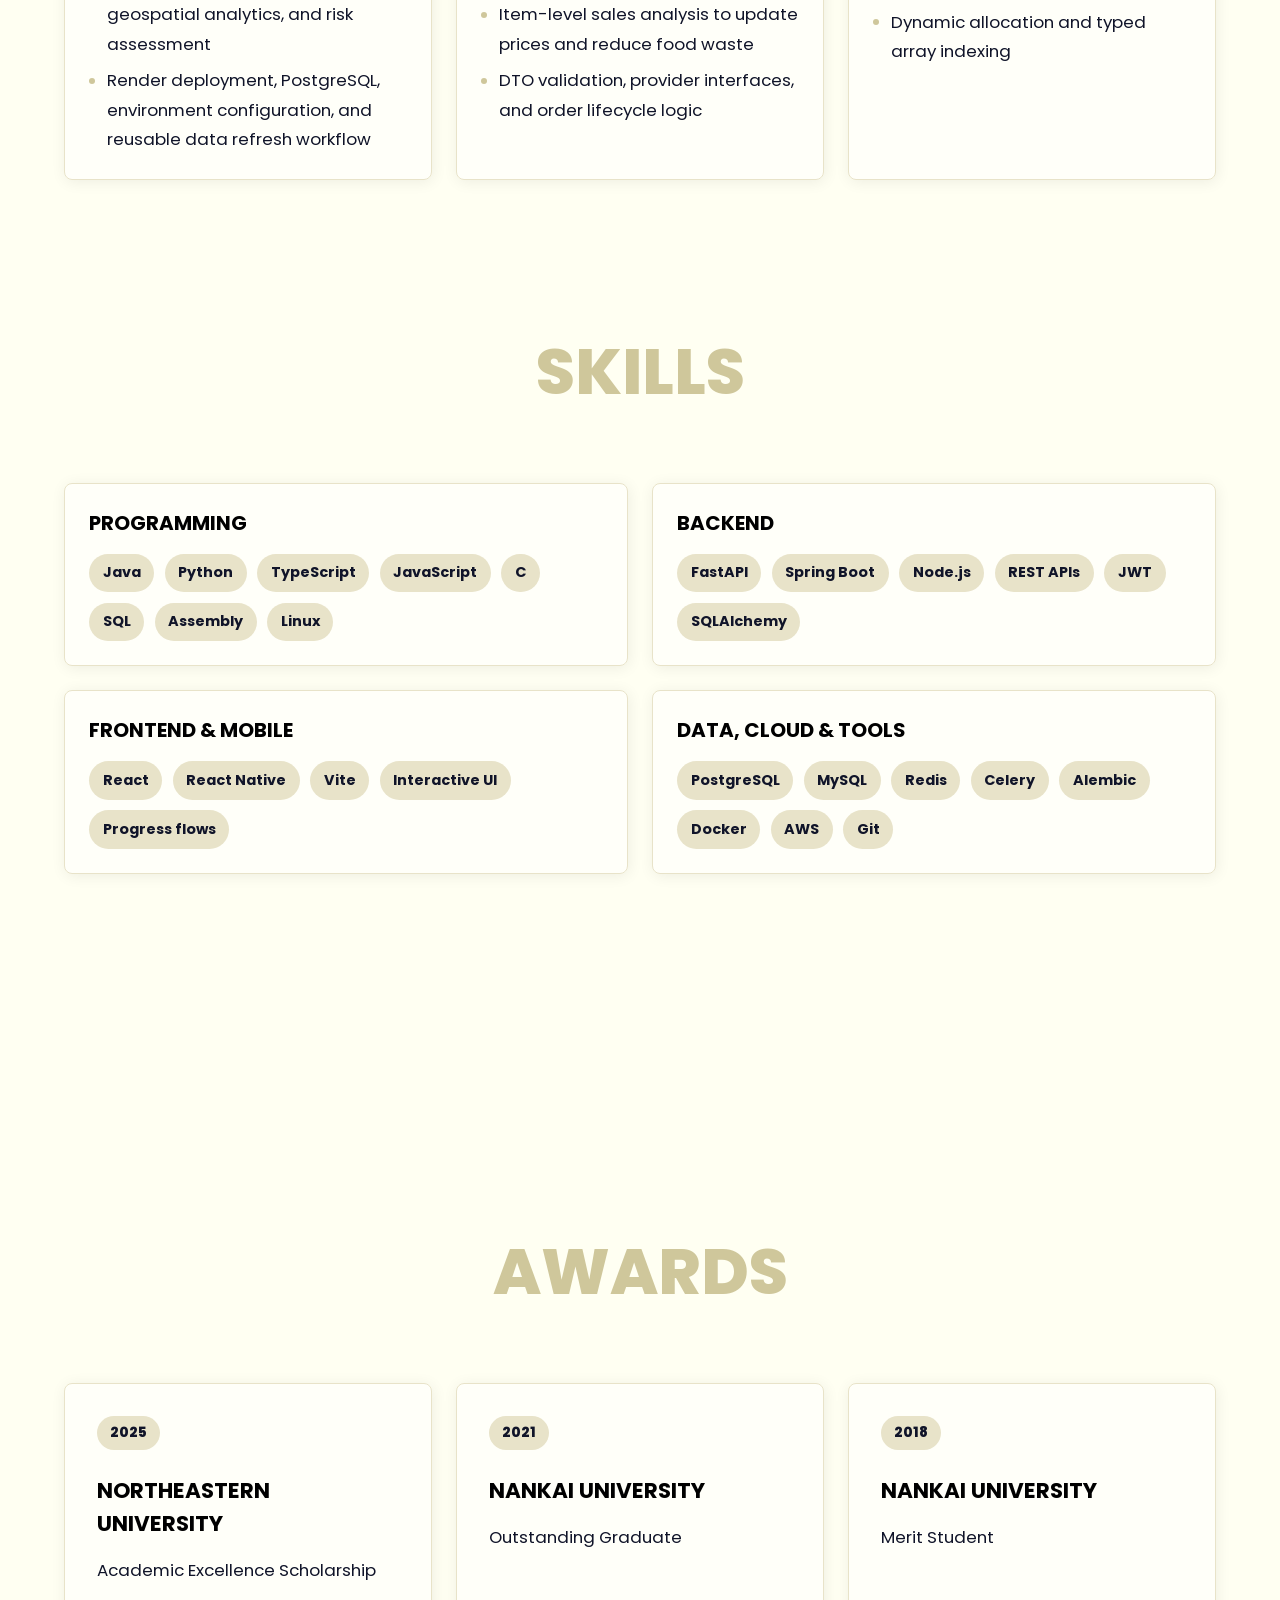
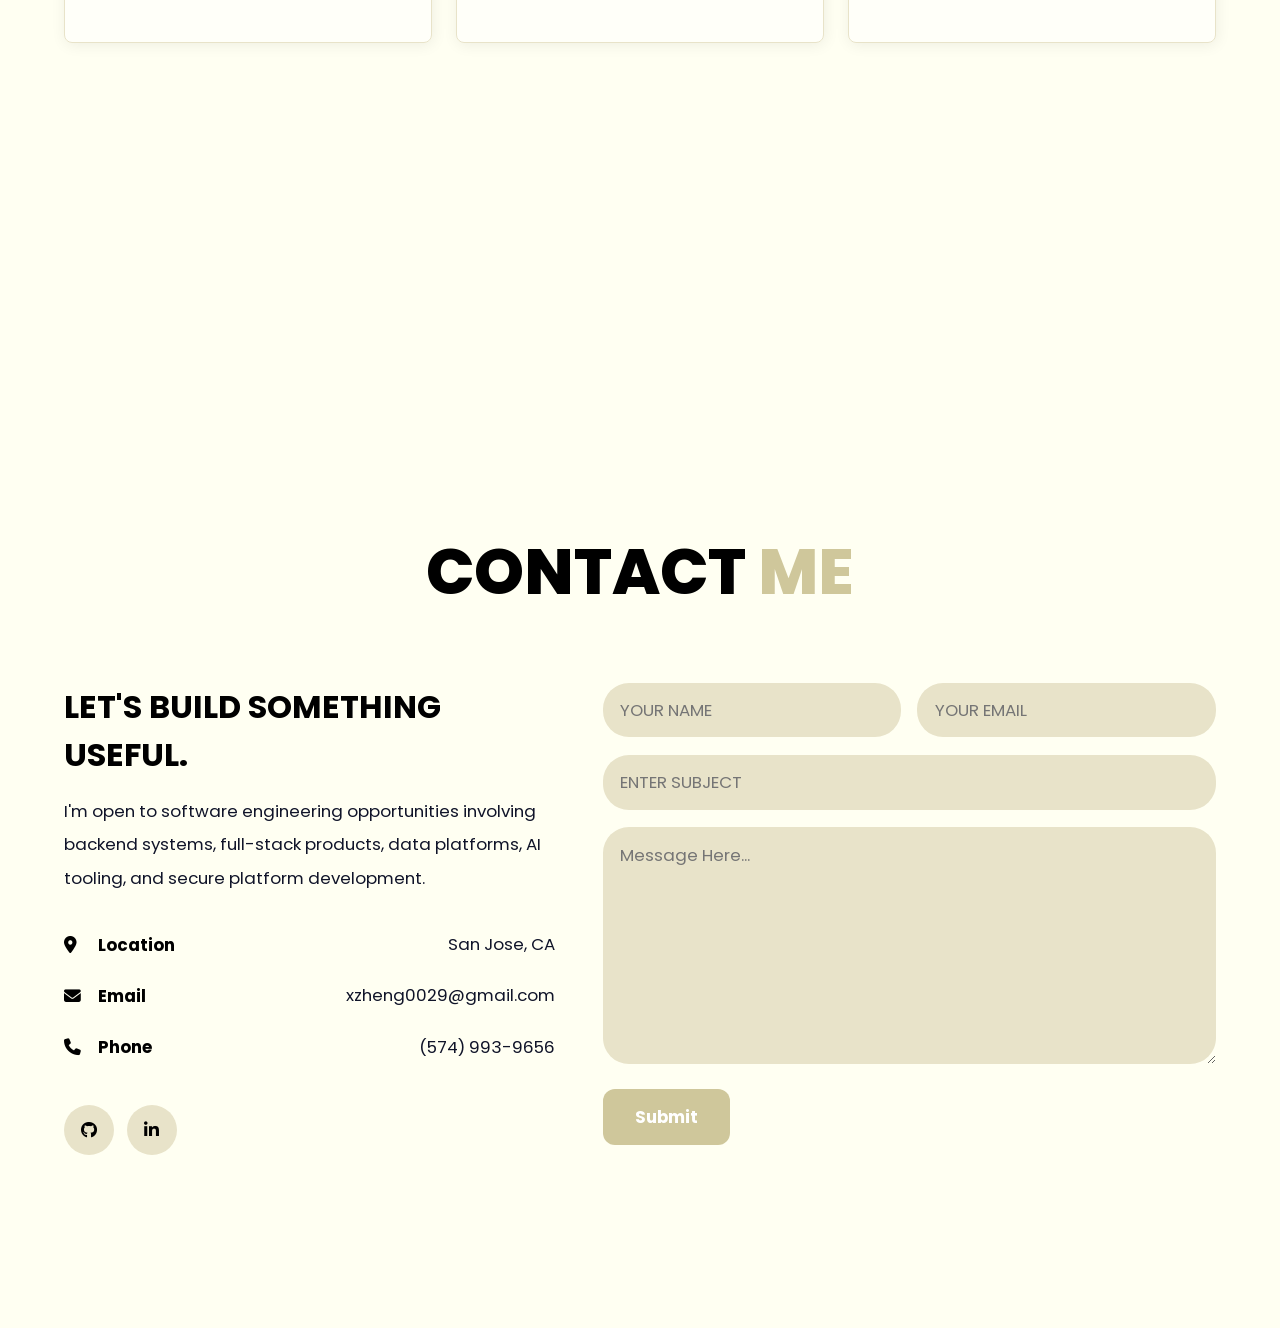
==== commit a06783aa: "Bust portfolio asset cache" ====
--- a/index.html
+++ b/index.html
@@ -20,7 +20,7 @@
       crossorigin="anonymous"
       referrerpolicy="no-referrer"
     />
-    <link rel="stylesheet" href="styles/styles.css" />
+    <link rel="stylesheet" href="styles/styles.css?v=07a4447" />
   </head>
   <body>
     <nav class="controls" aria-label="Section navigation">
@@ -56,7 +56,7 @@
               <span class="btn-text">View Projects</span>
               <span class="btn-icon"><i class="fa-solid fa-arrow-right"></i></span>
             </a>
-            <a class="ghost-btn" href="resume.pdf" target="_blank" rel="noopener">
+            <a class="ghost-btn" href="resume.pdf?v=07a4447" target="_blank" rel="noopener">
               <i class="fa-regular fa-file-lines"></i>
               Resume
             </a>
--- a/styles/styles.css
+++ b/styles/styles.css
@@ -131,7 +131,7 @@
 }
 
 .hero-copy h1 {
-  font-size: clamp(2.5rem, 4.2vw, 4rem);
+  font-size: clamp(2.3rem, 3.4vw, 3.25rem);
   letter-spacing: -0.045em;
   line-height: 1;
   margin-bottom: 1.4rem;
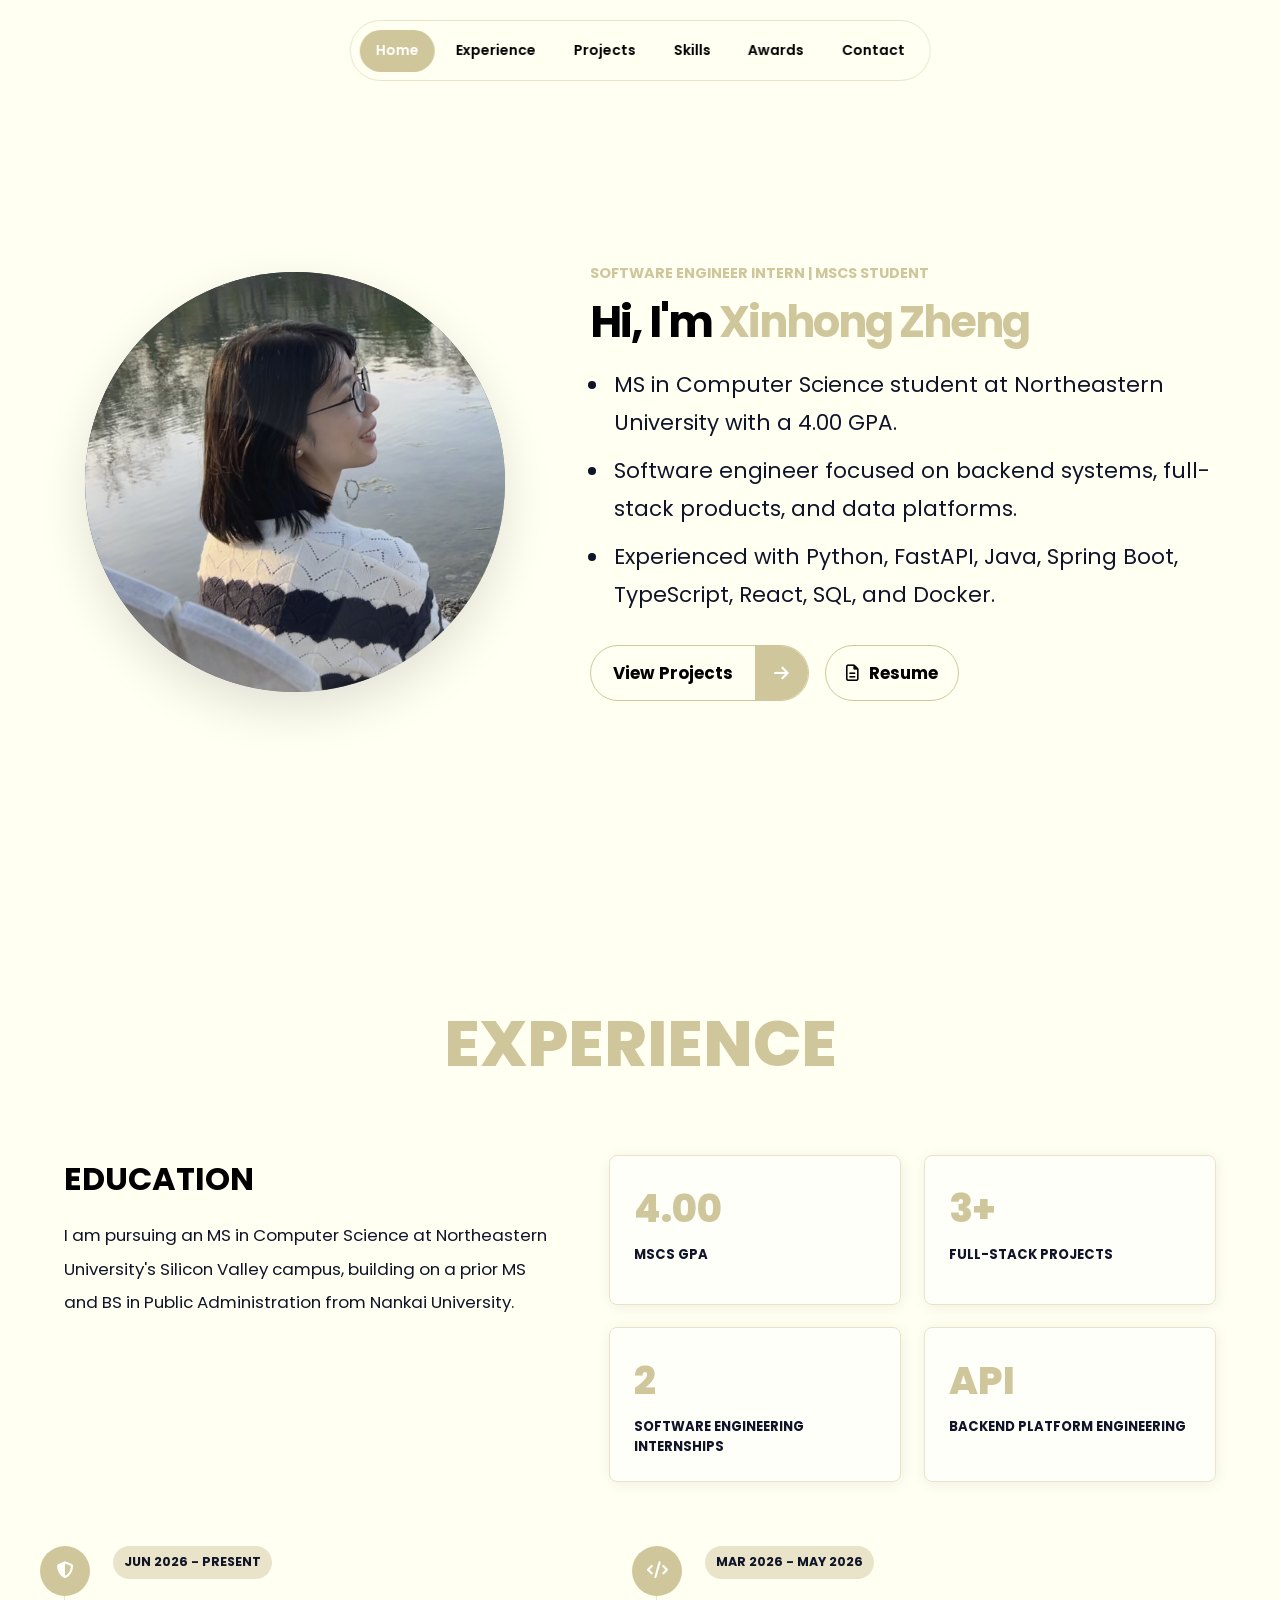
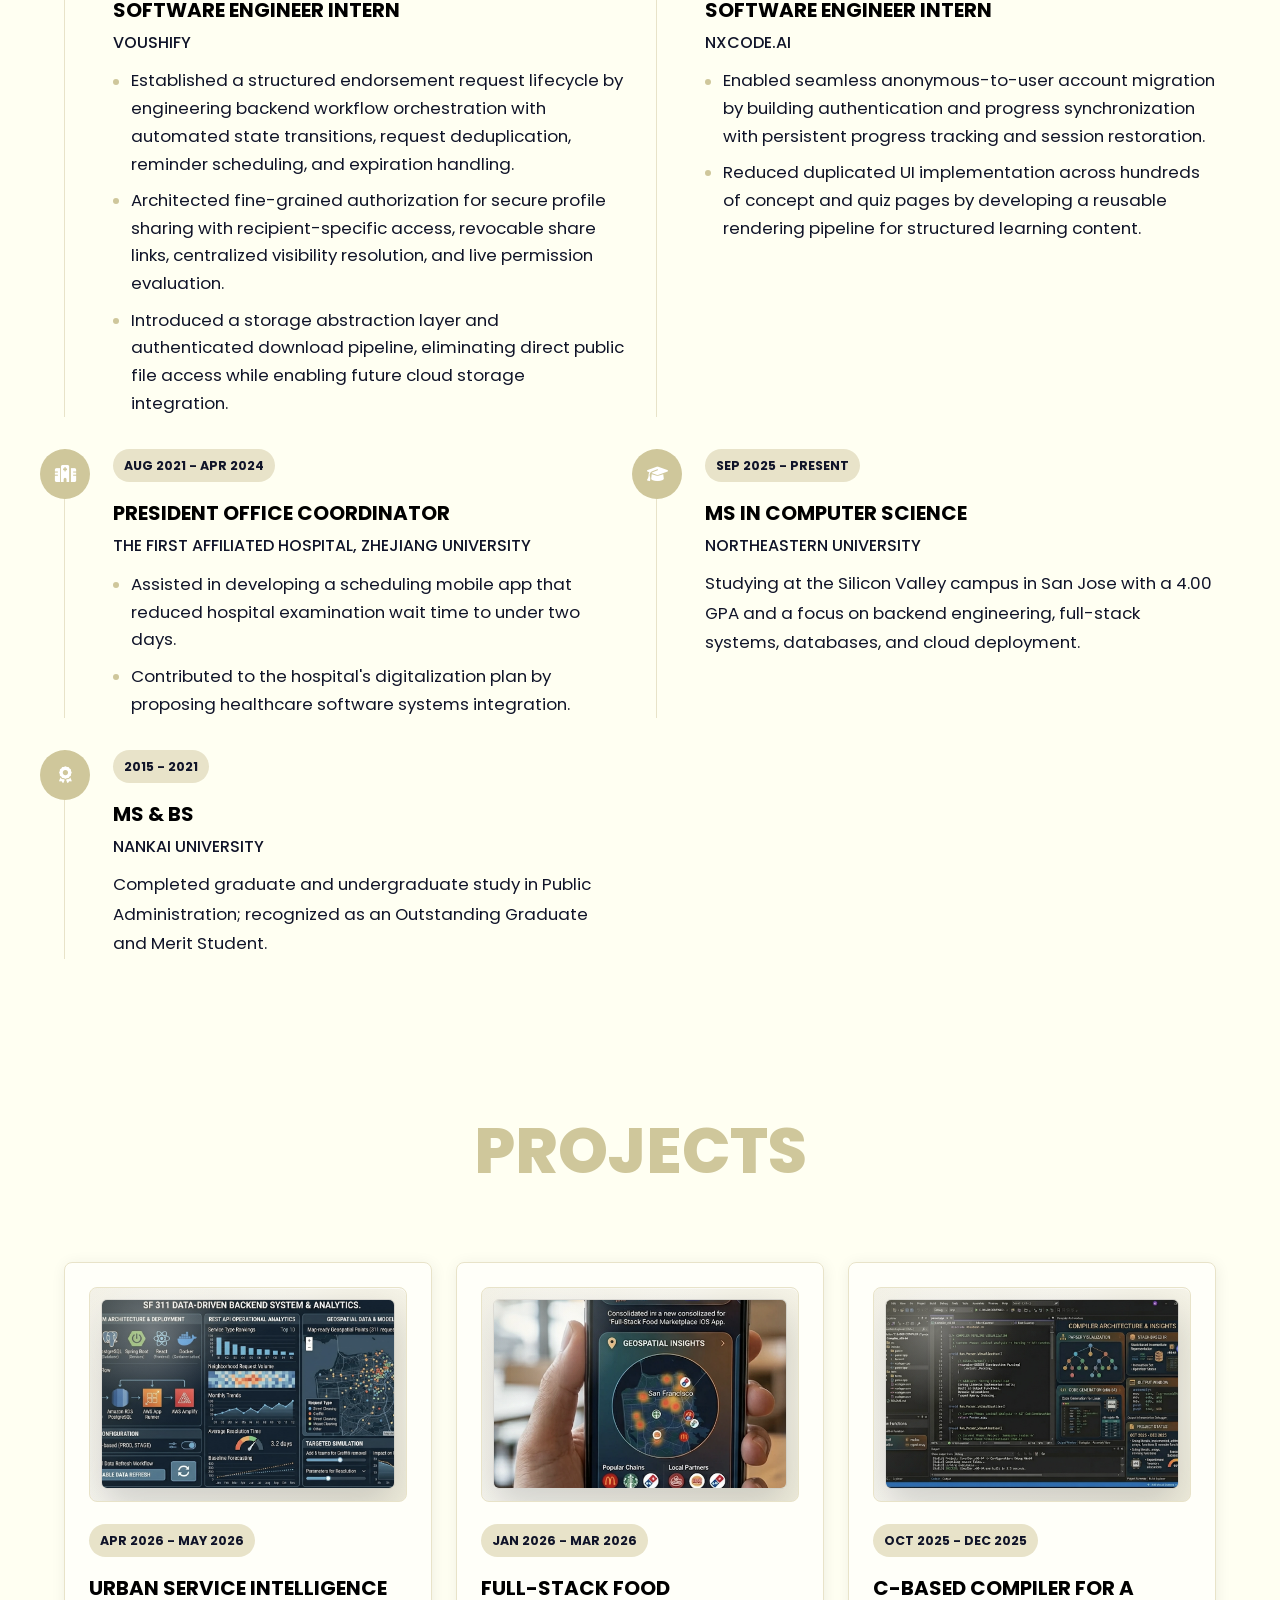
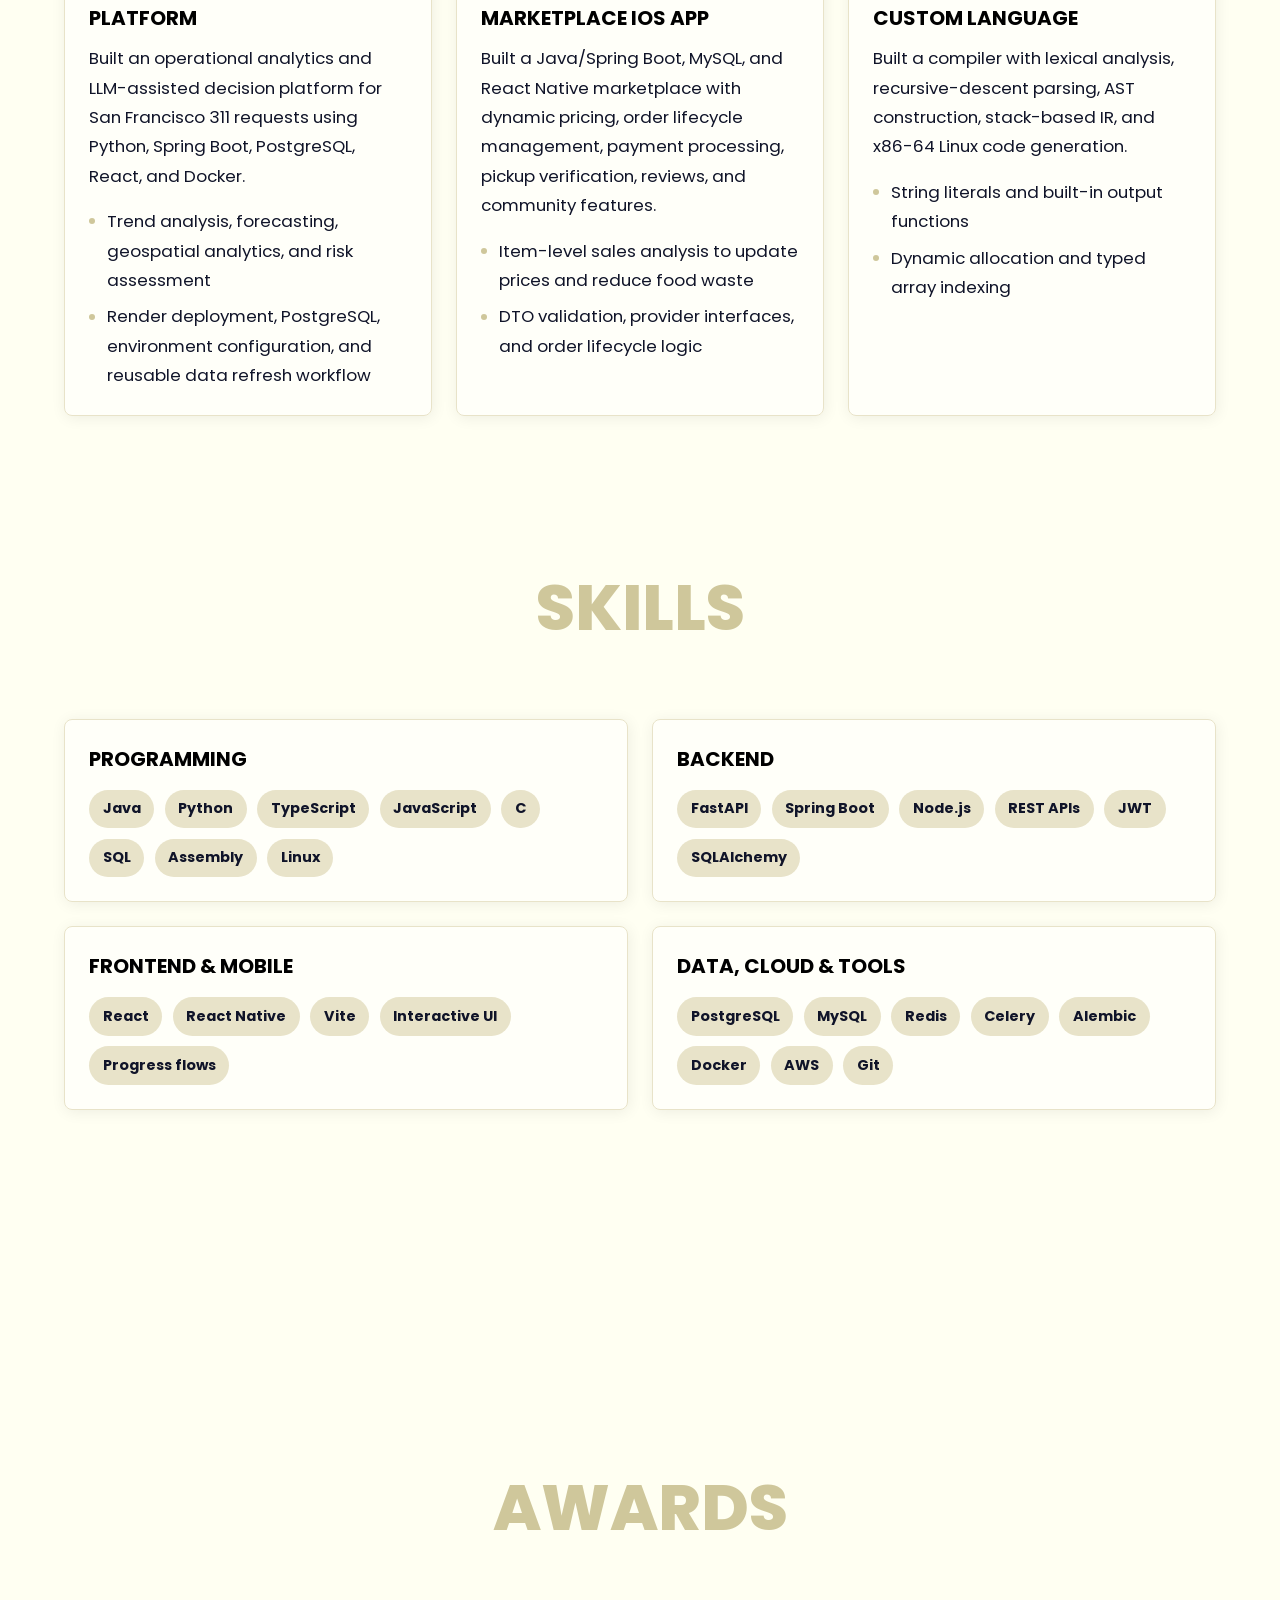
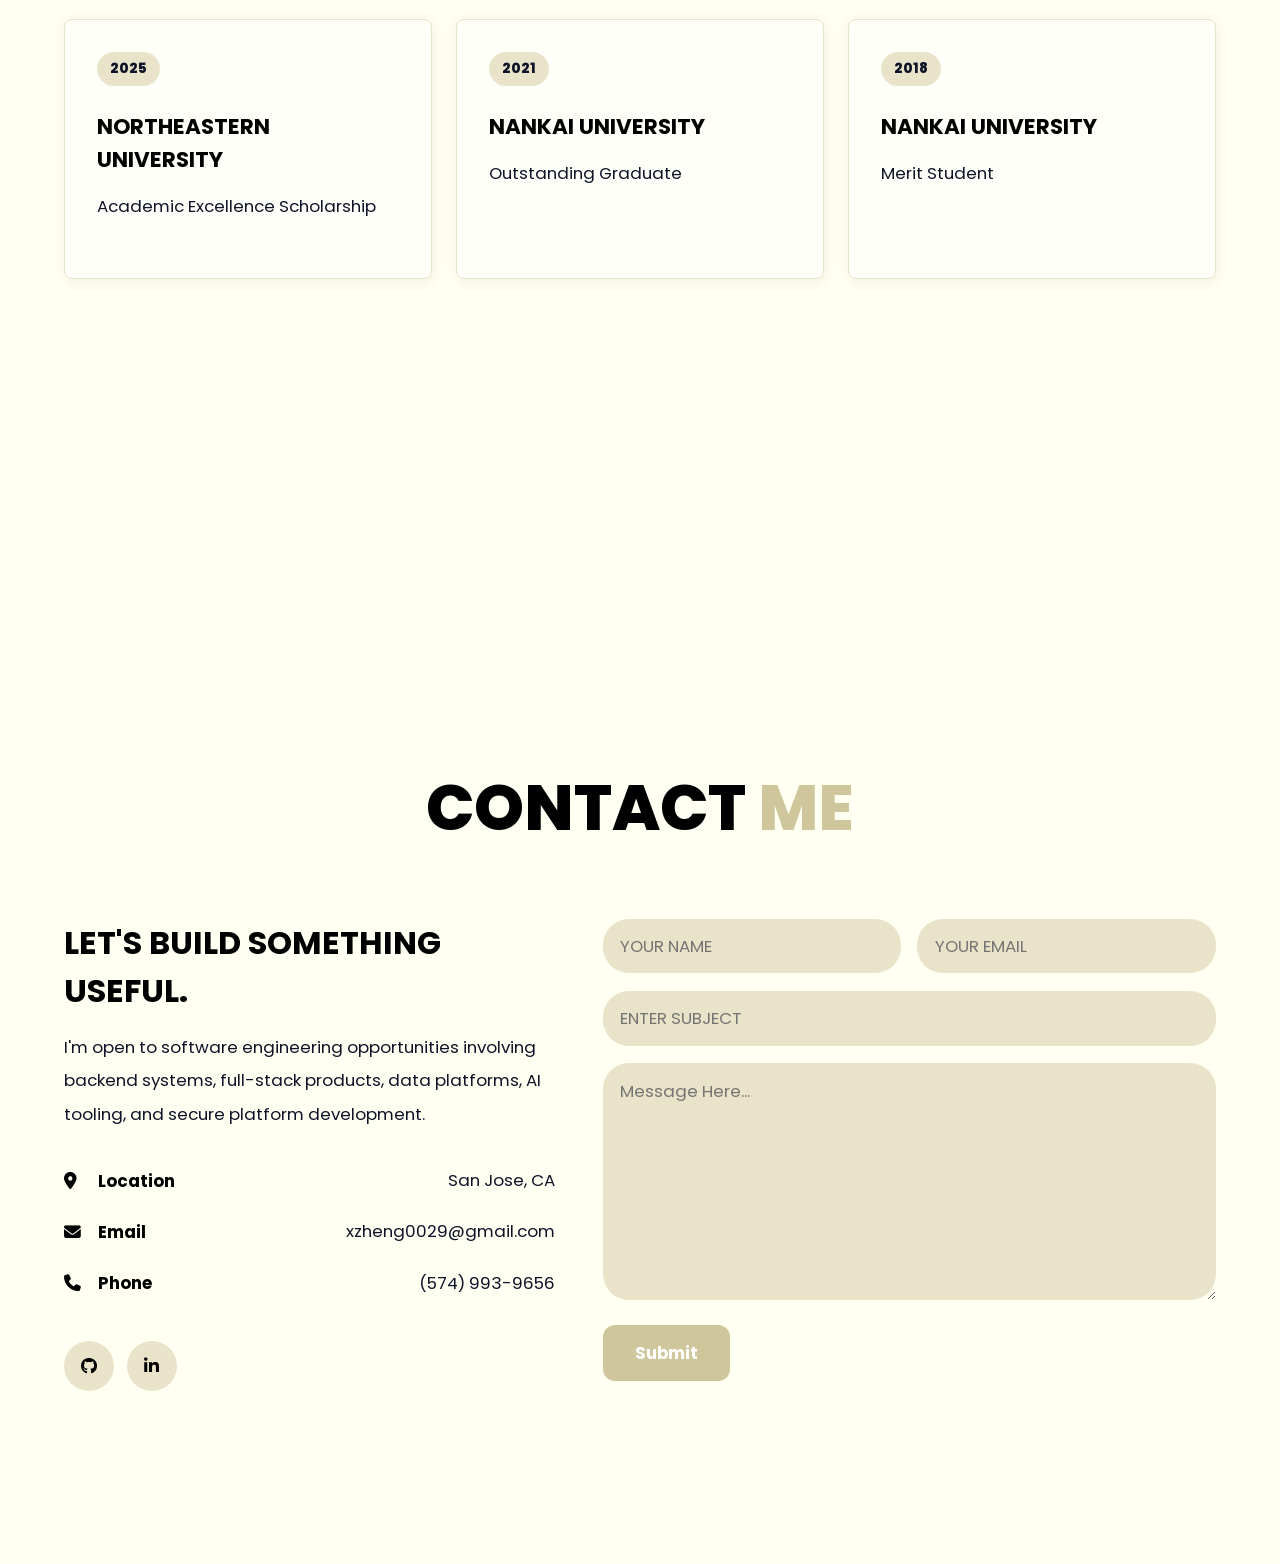
==== commit 6ac933de: "Align experience section with latest resume" ====
--- a/index.html
+++ b/index.html
@@ -20,7 +20,7 @@
       crossorigin="anonymous"
       referrerpolicy="no-referrer"
     />
-    <link rel="stylesheet" href="styles/styles.css?v=07a4447" />
+    <link rel="stylesheet" href="styles/styles.css?v=experience-update" />
   </head>
   <body>
     <nav class="controls" aria-label="Section navigation">
@@ -56,7 +56,7 @@
               <span class="btn-text">View Projects</span>
               <span class="btn-icon"><i class="fa-solid fa-arrow-right"></i></span>
             </a>
-            <a class="ghost-btn" href="resume.pdf?v=07a4447" target="_blank" rel="noopener">
+            <a class="ghost-btn" href="resume.pdf?v=experience-update" target="_blank" rel="noopener">
               <i class="fa-regular fa-file-lines"></i>
               Resume
             </a>
@@ -105,32 +105,29 @@
             <div class="tl-icon"><i class="fa-solid fa-shield-halved"></i></div>
             <p class="tl-duration">Jun 2026 - Present</p>
             <h3>Software Engineer Intern <span>Voushify</span></h3>
-            <p>
-              Engineering backend workflows for a professional endorsement
-              platform with request lifecycle orchestration, deduplication,
-              reminders, expiration handling, fine-grained authorization,
-              revocable share links, and authenticated attachment delivery.
-            </p>
+            <ul>
+              <li>Established a structured endorsement request lifecycle by engineering backend workflow orchestration with automated state transitions, request deduplication, reminder scheduling, and expiration handling.</li>
+              <li>Architected fine-grained authorization for secure profile sharing with recipient-specific access, revocable share links, centralized visibility resolution, and live permission evaluation.</li>
+              <li>Introduced a storage abstraction layer and authenticated download pipeline, eliminating direct public file access while enabling future cloud storage integration.</li>
+            </ul>
           </article>
           <article class="timeline-item">
             <div class="tl-icon"><i class="fa-solid fa-code"></i></div>
             <p class="tl-duration">Mar 2026 - May 2026</p>
             <h3>Software Engineer Intern <span>NxCode.ai</span></h3>
-            <p>
-              Developed Bibabo.ai, a gamified bite-sized learning app for AI
-              coding, with visual explanations, animated examples, quizzes,
-              authenticated progress sync, and anonymous-to-user migration.
-            </p>
+            <ul>
+              <li>Enabled seamless anonymous-to-user account migration by building authentication and progress synchronization with persistent progress tracking and session restoration.</li>
+              <li>Reduced duplicated UI implementation across hundreds of concept and quiz pages by developing a reusable rendering pipeline for structured learning content.</li>
+            </ul>
           </article>
           <article class="timeline-item">
             <div class="tl-icon"><i class="fa-solid fa-hospital"></i></div>
             <p class="tl-duration">Aug 2021 - Apr 2024</p>
-            <h3>President's Office Coordinator <span>FAHZU</span></h3>
-            <p>
-              Built a medical exam scheduling system in the hospital mobile app,
-              reducing wait time to under two days, and contributed to software
-              systems integration for the hospital's digitalization plan.
-            </p>
+            <h3>President Office Coordinator <span>The First Affiliated Hospital, Zhejiang University</span></h3>
+            <ul>
+              <li>Assisted in developing a scheduling mobile app that reduced hospital examination wait time to under two days.</li>
+              <li>Contributed to the hospital's digitalization plan by proposing healthcare software systems integration.</li>
+            </ul>
           </article>
           <article class="timeline-item">
             <div class="tl-icon"><i class="fa-solid fa-graduation-cap"></i></div>
--- a/styles/styles.css
+++ b/styles/styles.css
@@ -344,6 +344,29 @@
 .project-card li {
   color: var(--color-muted);
   line-height: 1.75;
+}
+
+.timeline-item ul {
+  margin-top: 0.8rem;
+}
+
+.timeline-item li {
+  color: var(--color-muted);
+  line-height: 1.65;
+  margin-top: 0.55rem;
+  padding-left: 1.1rem;
+  position: relative;
+}
+
+.timeline-item li::before {
+  background: var(--color-secondary);
+  border-radius: 50%;
+  content: "";
+  height: 6px;
+  left: 0;
+  position: absolute;
+  top: 0.7rem;
+  width: 6px;
 }
 
 .project-showcase {
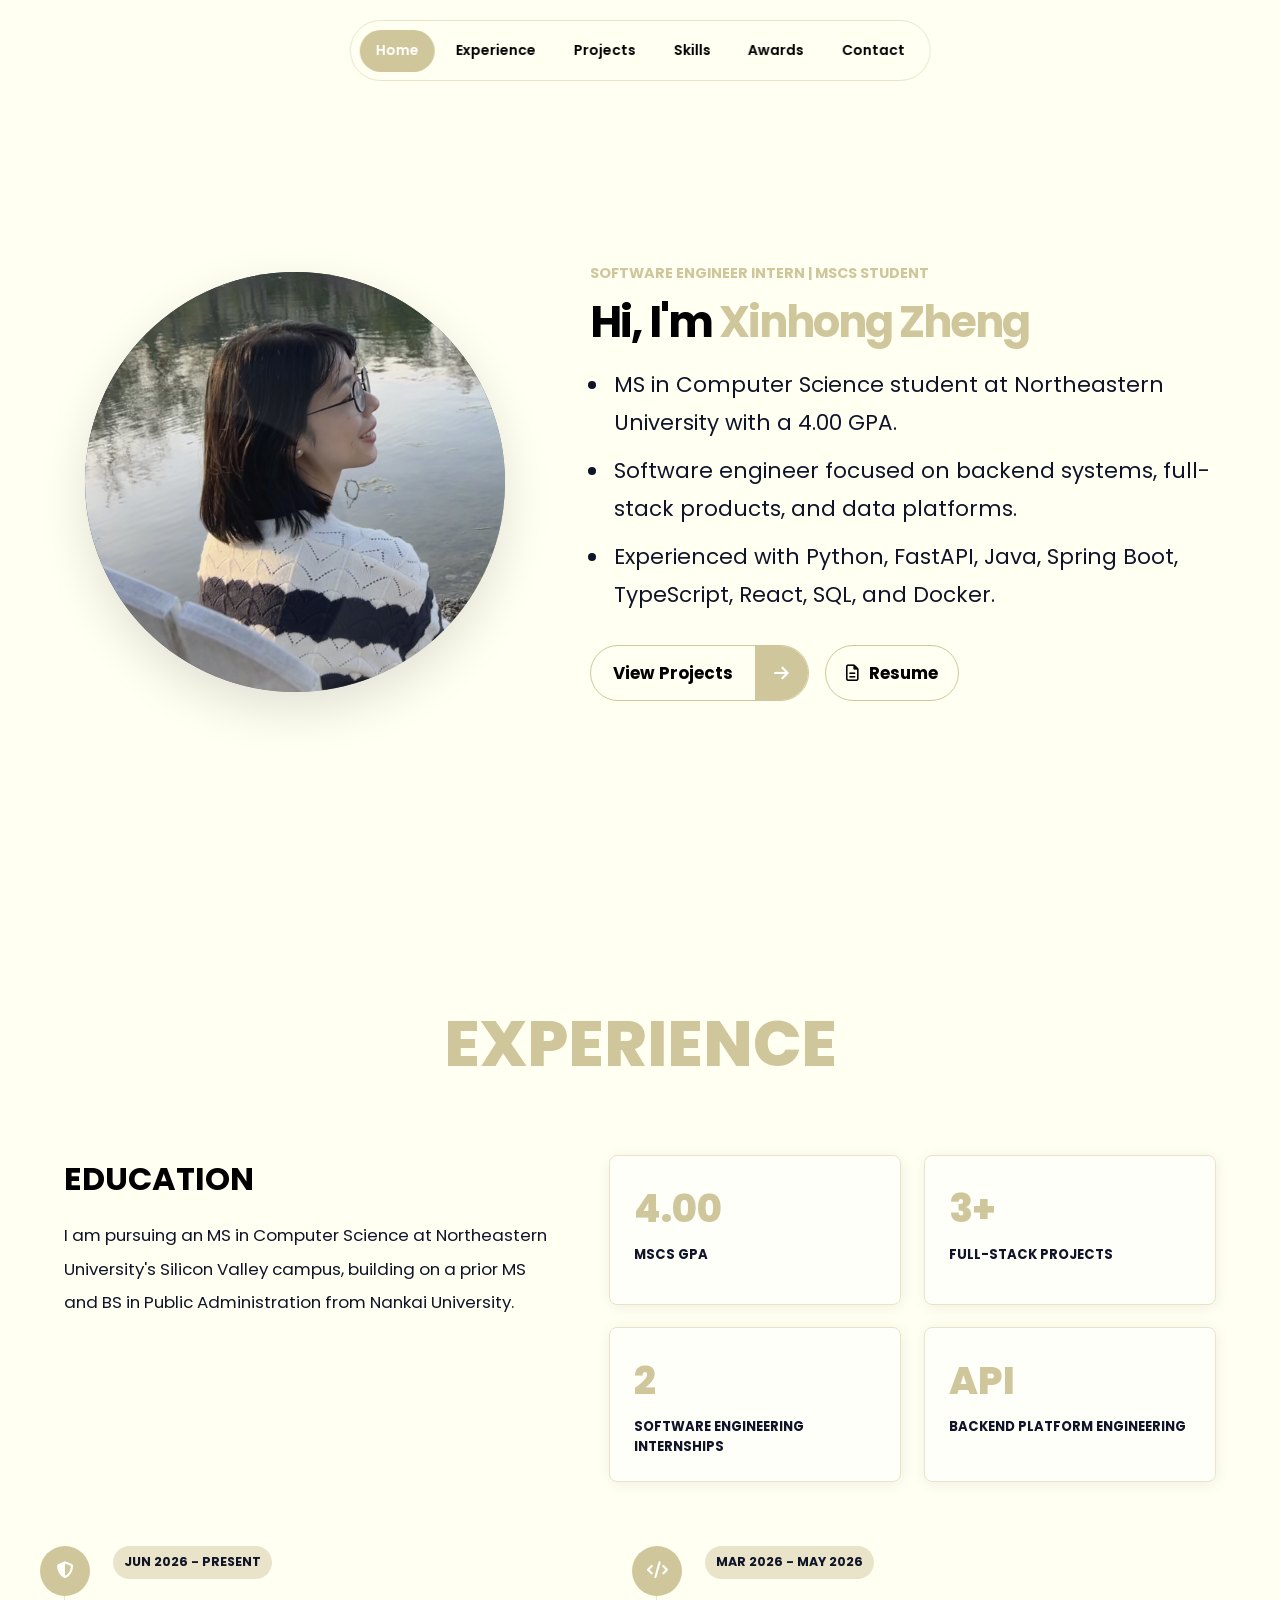
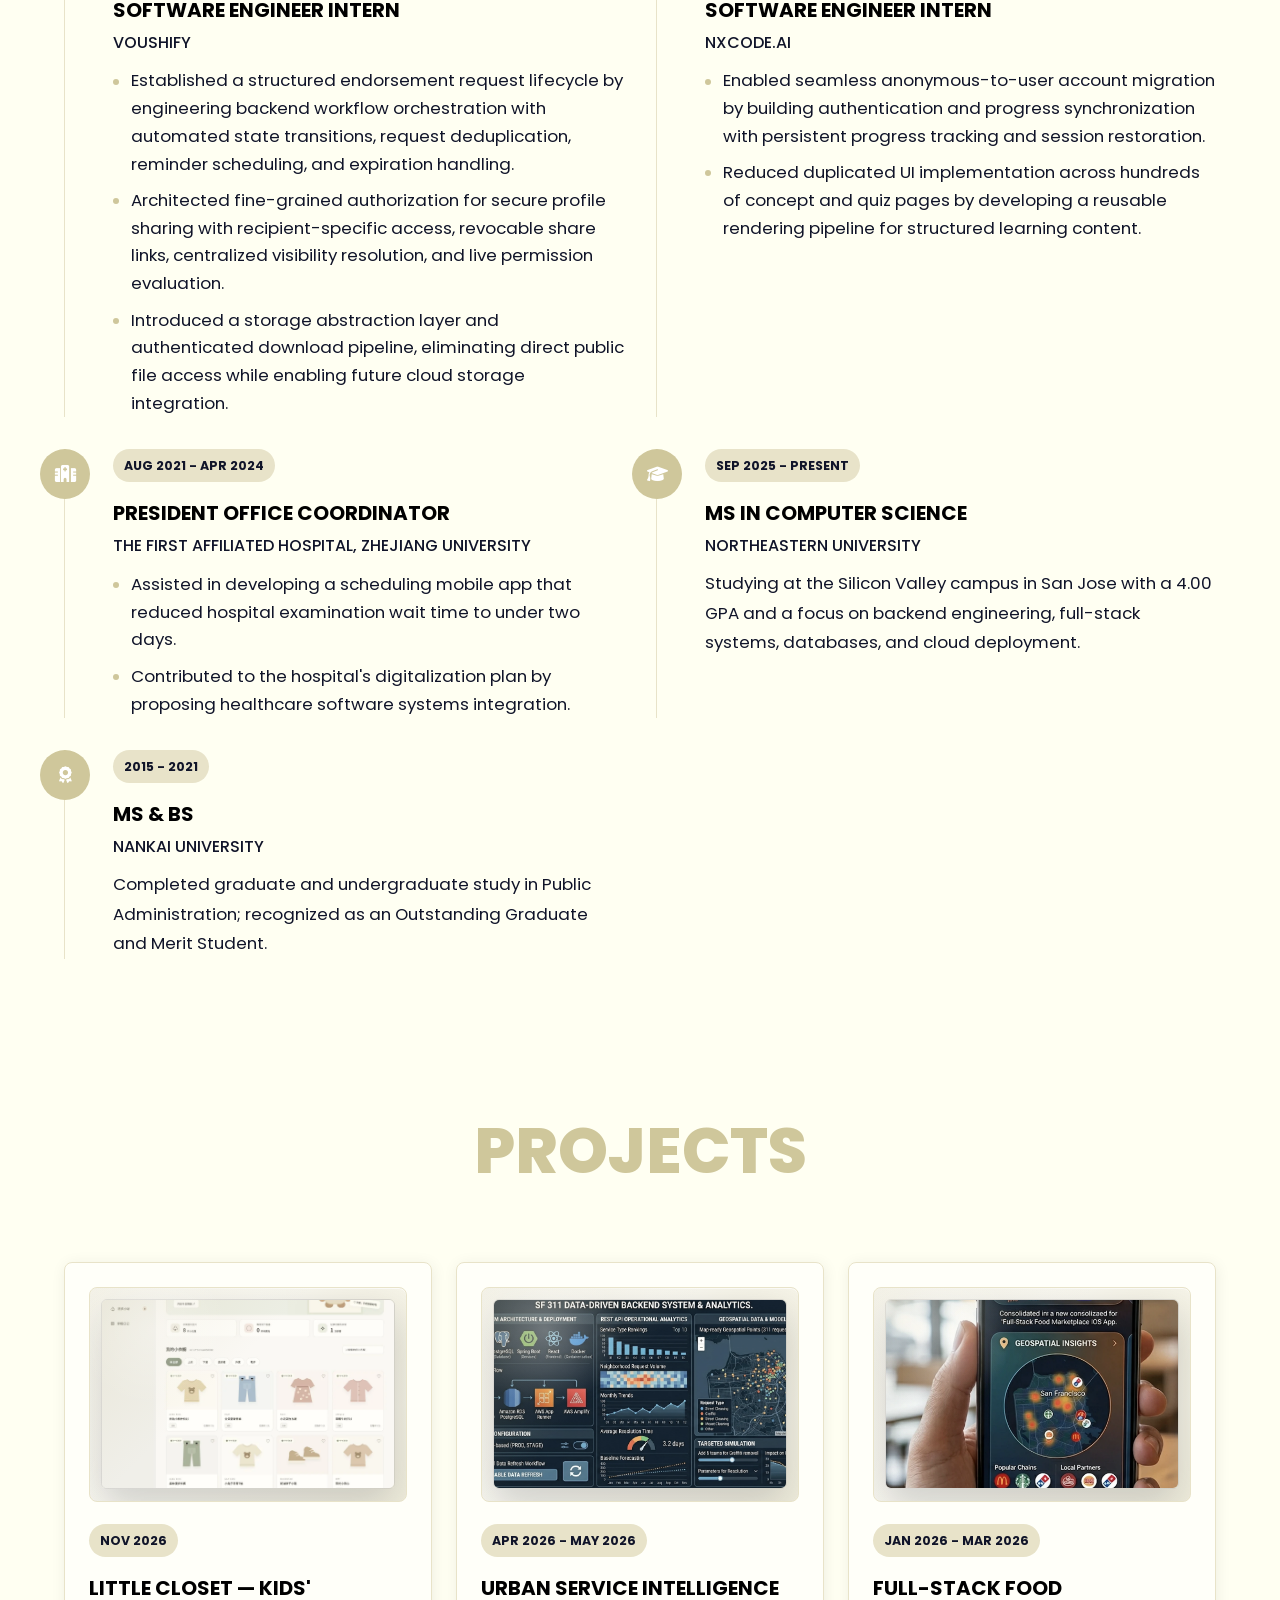
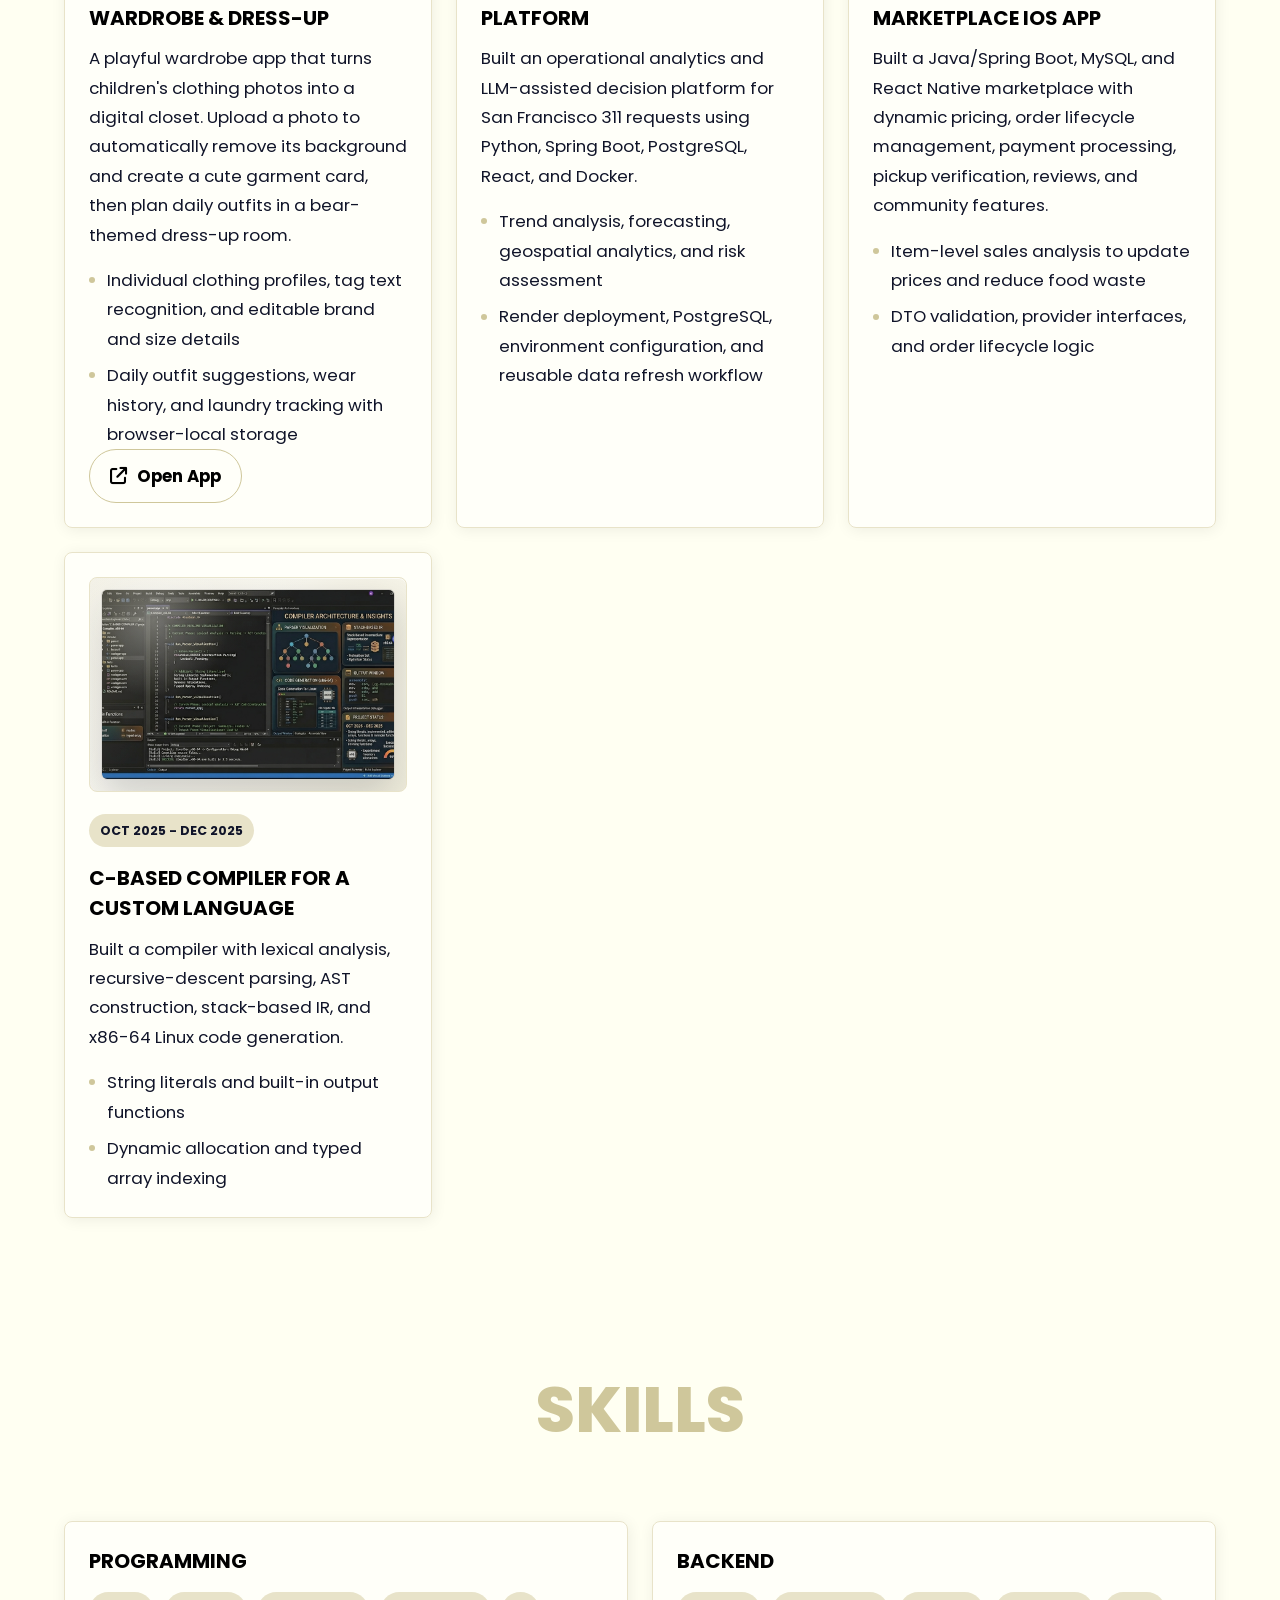
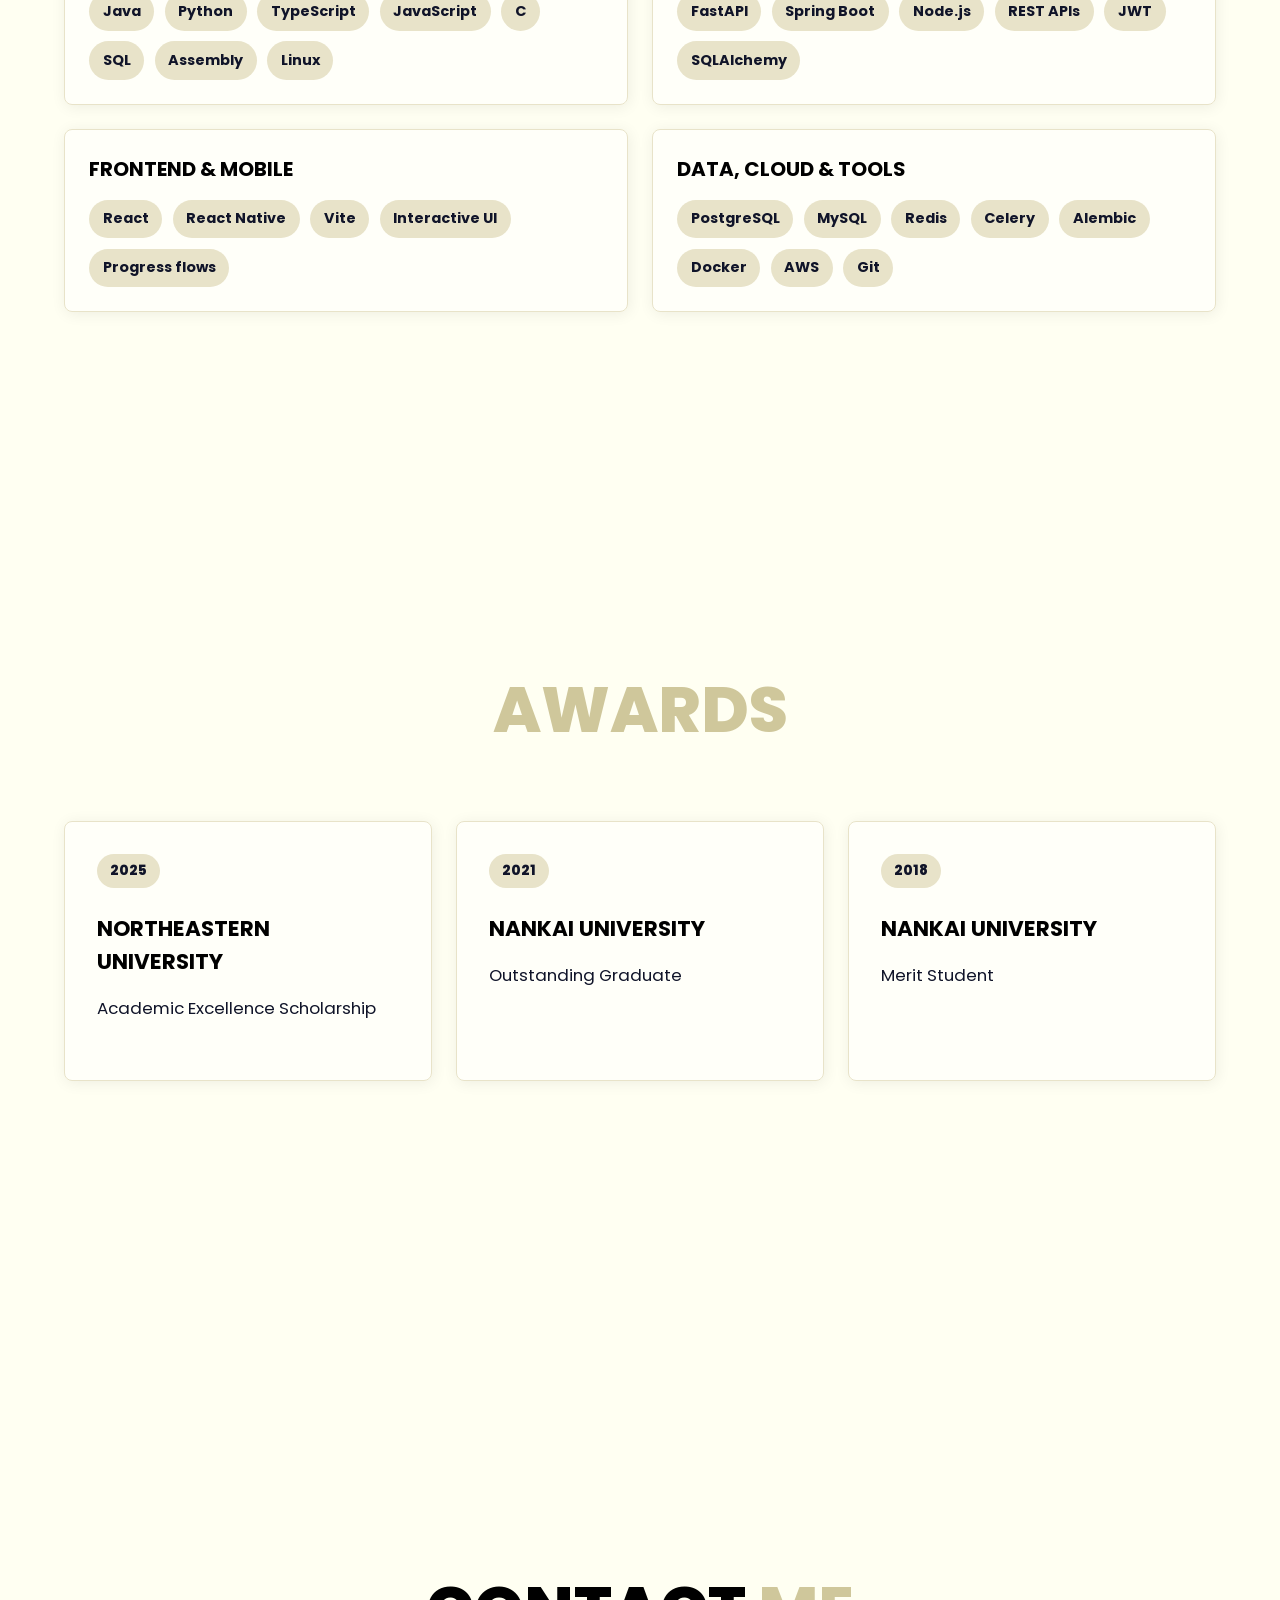
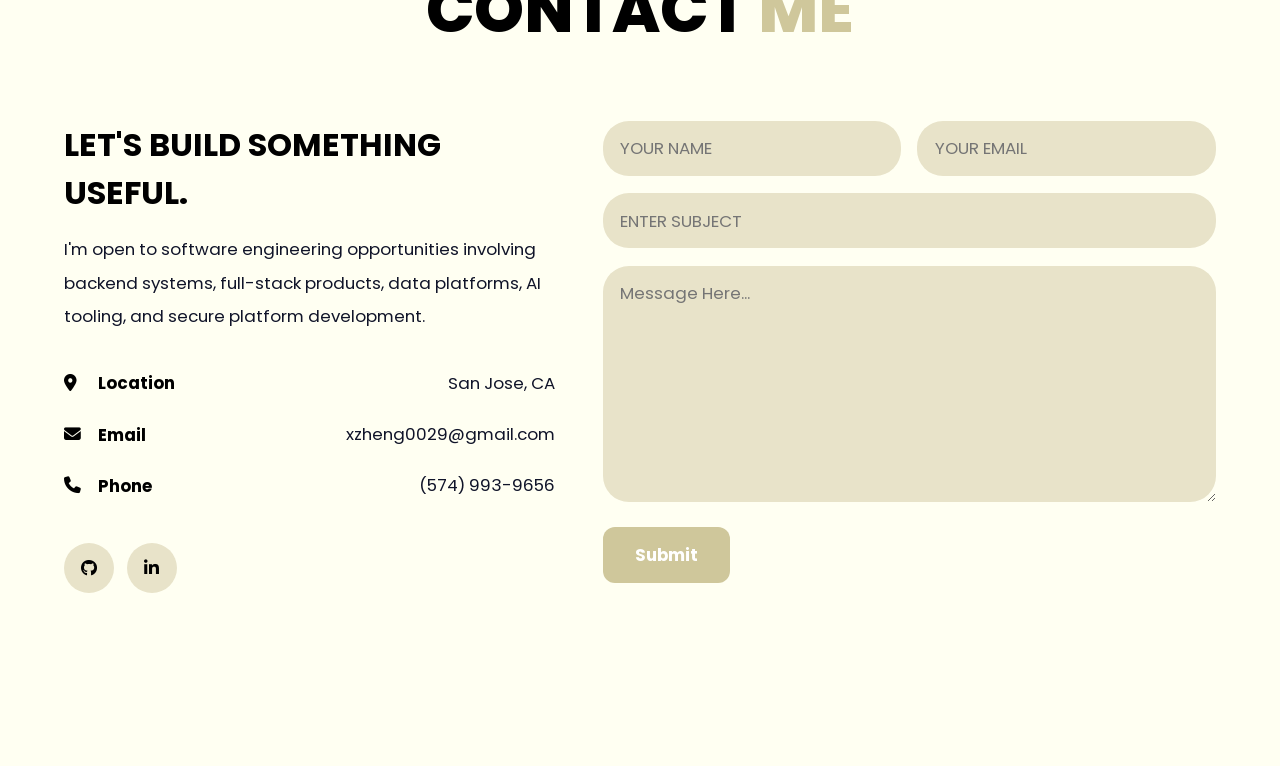
==== commit 1b167054: "Add Little Closet app introduction and demo link" ====
--- a/index.html
+++ b/index.html
@@ -159,6 +159,32 @@
 
         <div class="project-showcase">
           <article class="project-card">
+            <figure class="project-figure image-figure">
+              <img
+                src="assets/project-figures/little-closet.webp"
+                alt="Little Closet children's wardrobe app with a playful bear dress-up room and clothing collection"
+                loading="lazy"
+              />
+            </figure>
+            <p class="project-date">Nov 2026</p>
+            <h3>Little Closet — Kids' Wardrobe &amp; Dress-Up</h3>
+            <p>
+              A playful wardrobe app that turns children's clothing photos into
+              a digital closet. Upload a photo to automatically remove its
+              background and create a cute garment card, then plan daily outfits
+              in a bear-themed dress-up room.
+            </p>
+            <ul>
+              <li>Individual clothing profiles, tag text recognition, and editable brand and size details</li>
+              <li>Daily outfit suggestions, wear history, and laundry tracking with browser-local storage</li>
+            </ul>
+            <a class="ghost-btn" href="https://little-closet-playroom.seasonalchutney2.chatgpt.site" target="_blank" rel="noopener">
+              <i class="fa-solid fa-arrow-up-right-from-square" aria-hidden="true"></i>
+              Open App
+            </a>
+          </article>
+
+          <article class="project-card">
             <figure class="project-figure image-figure analytics-figure">
               <img
                 src="assets/project-figures/urban-service-intelligence.webp"
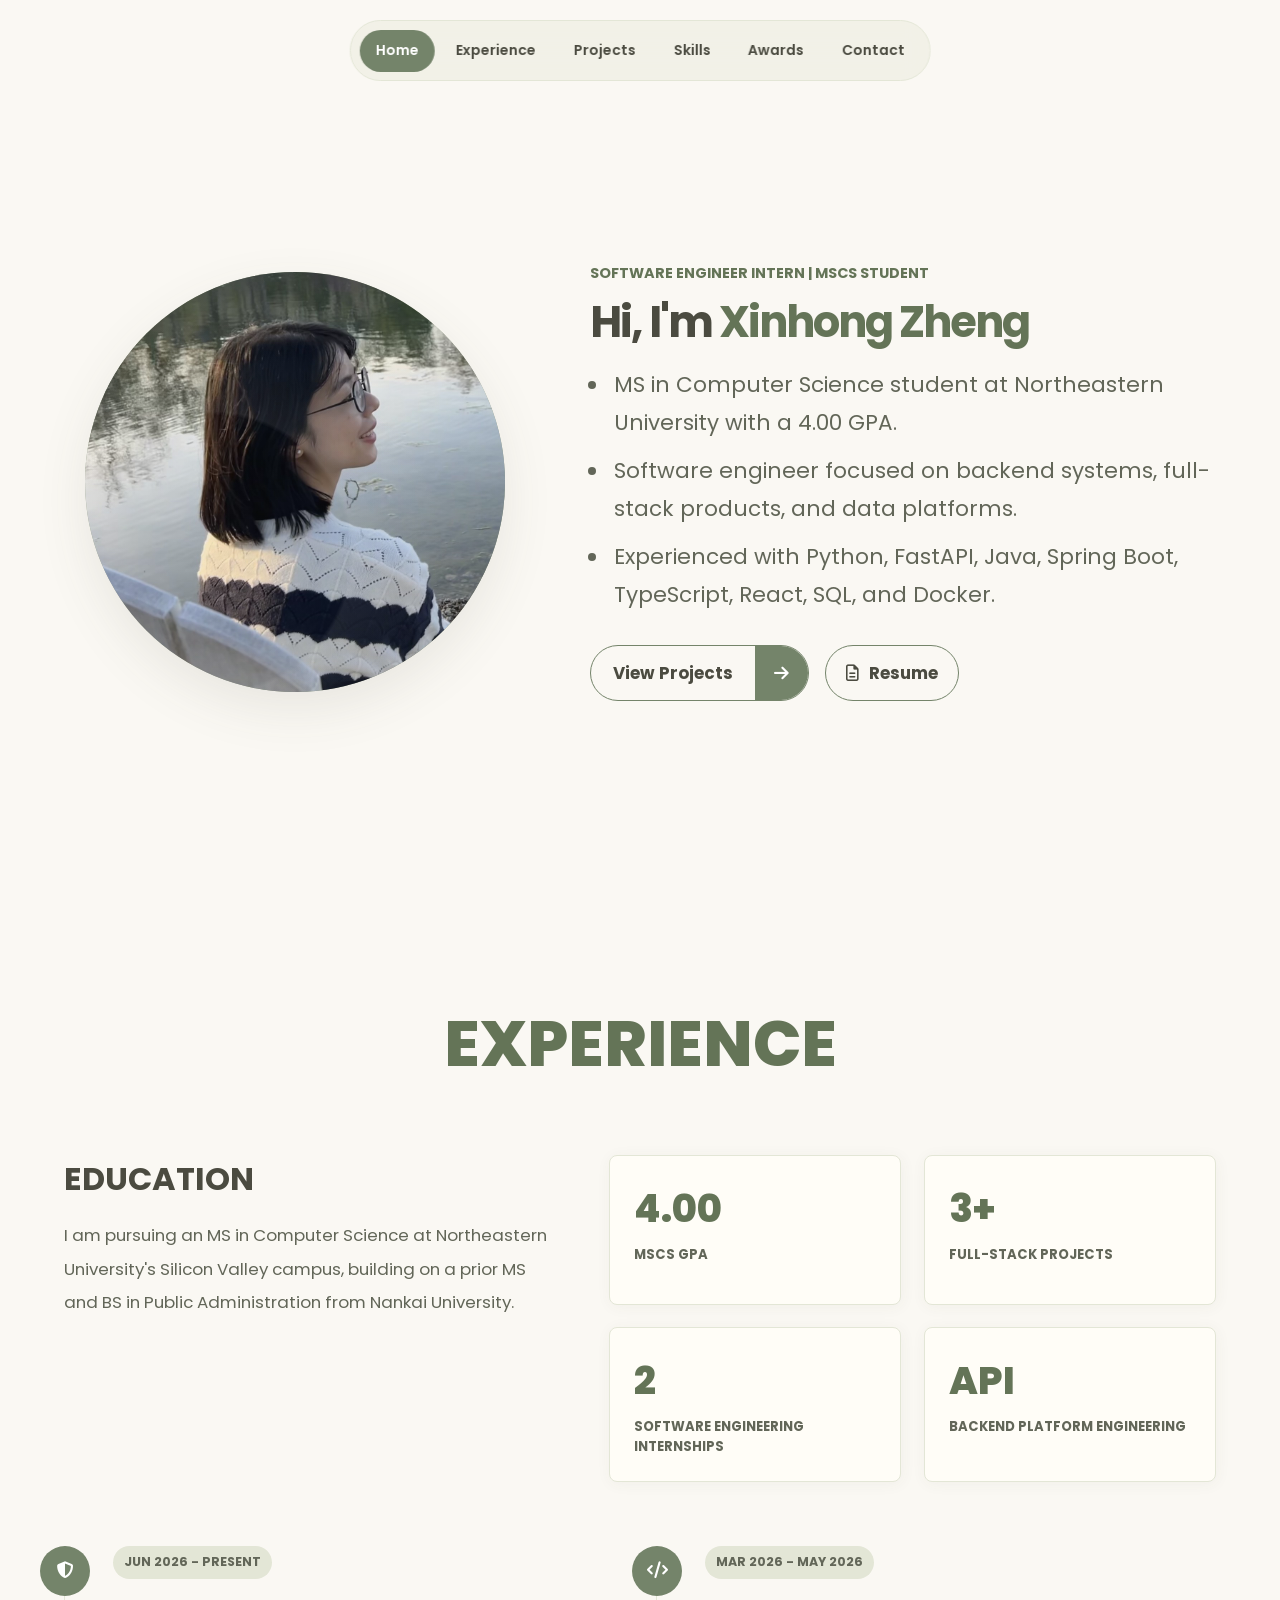
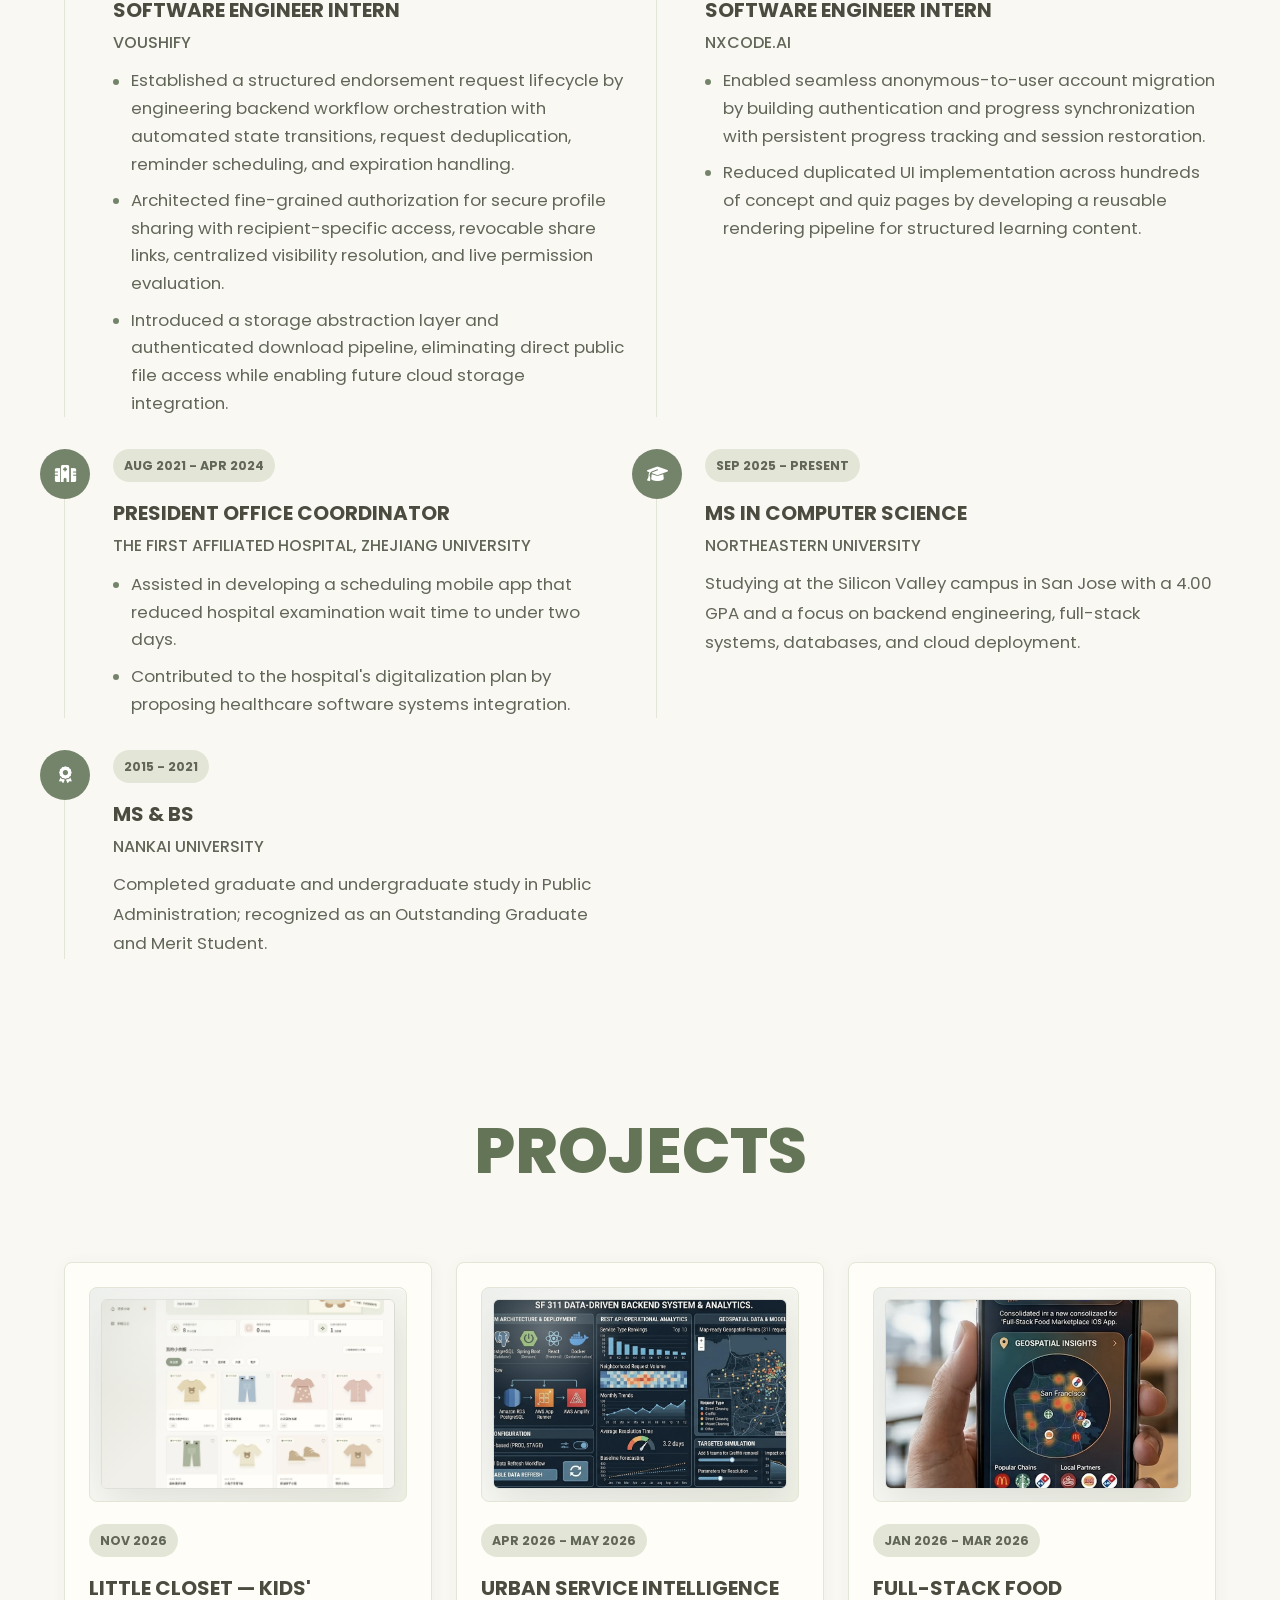
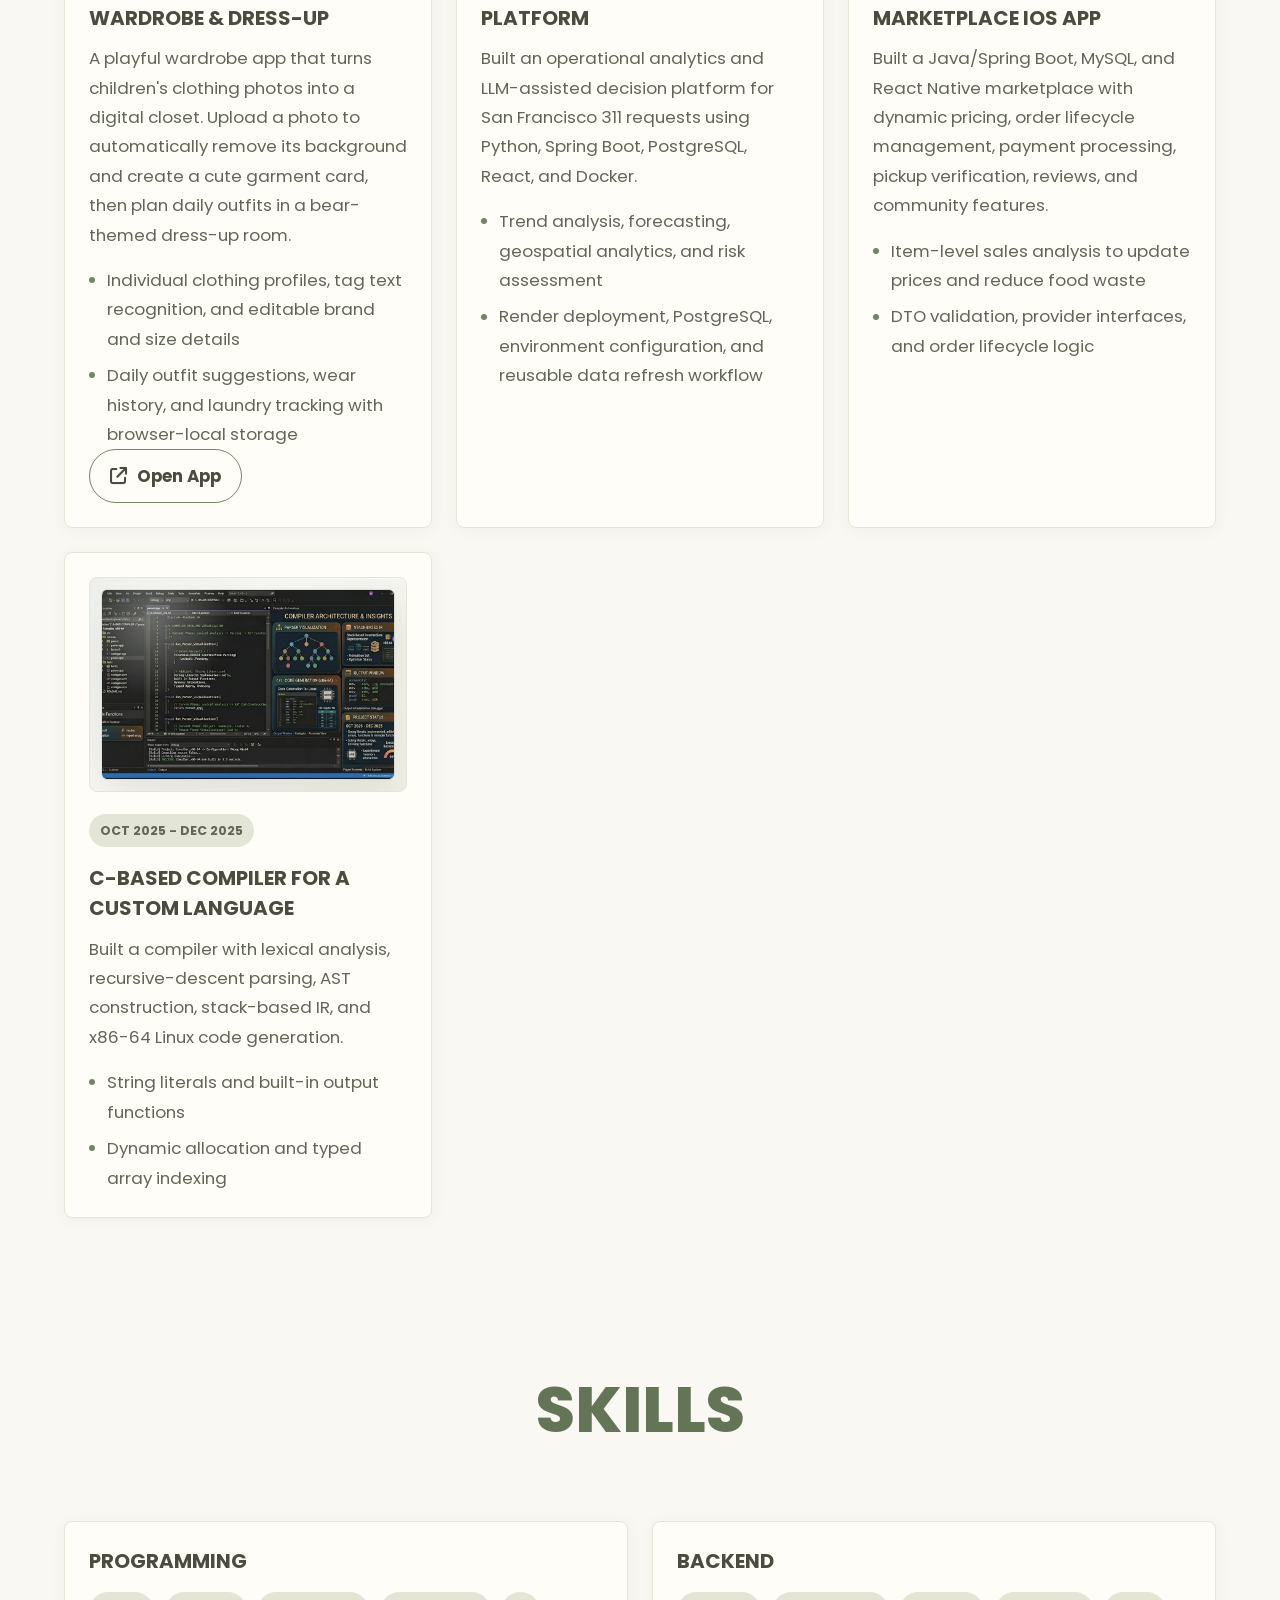
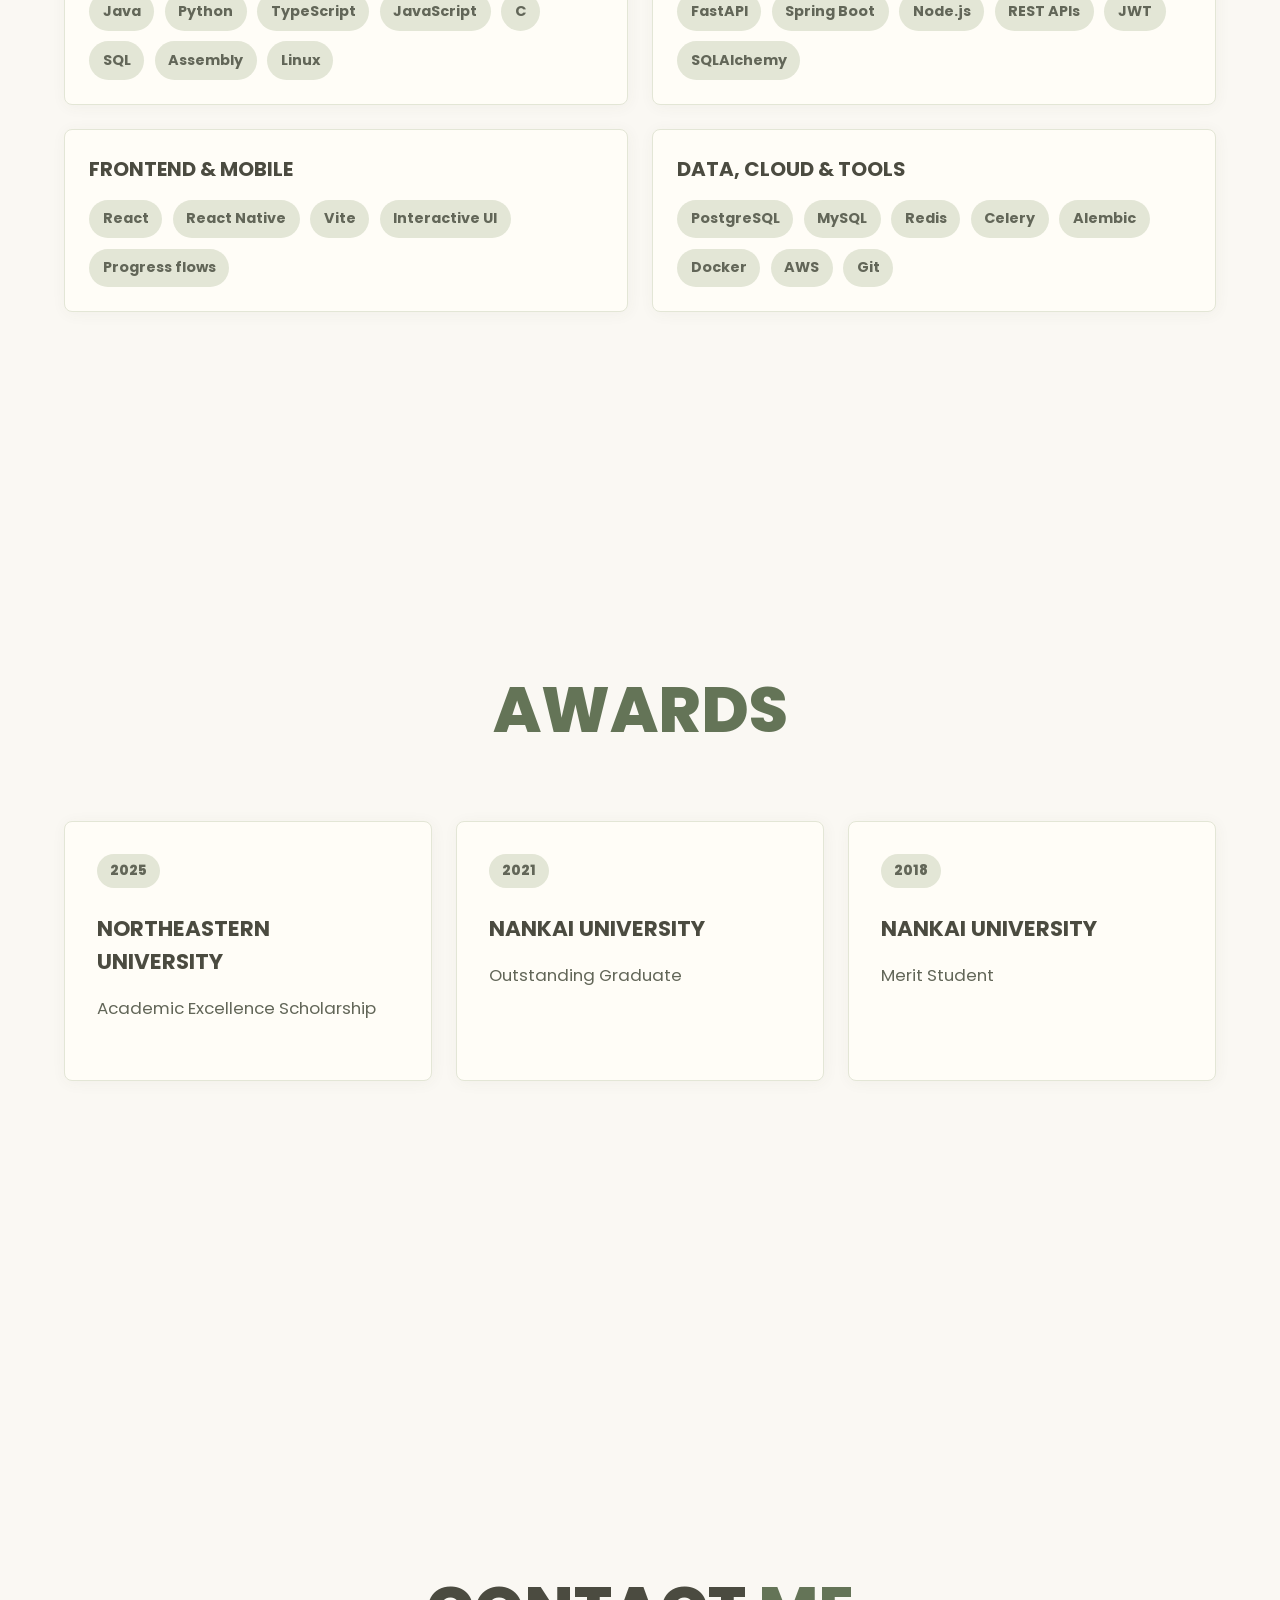
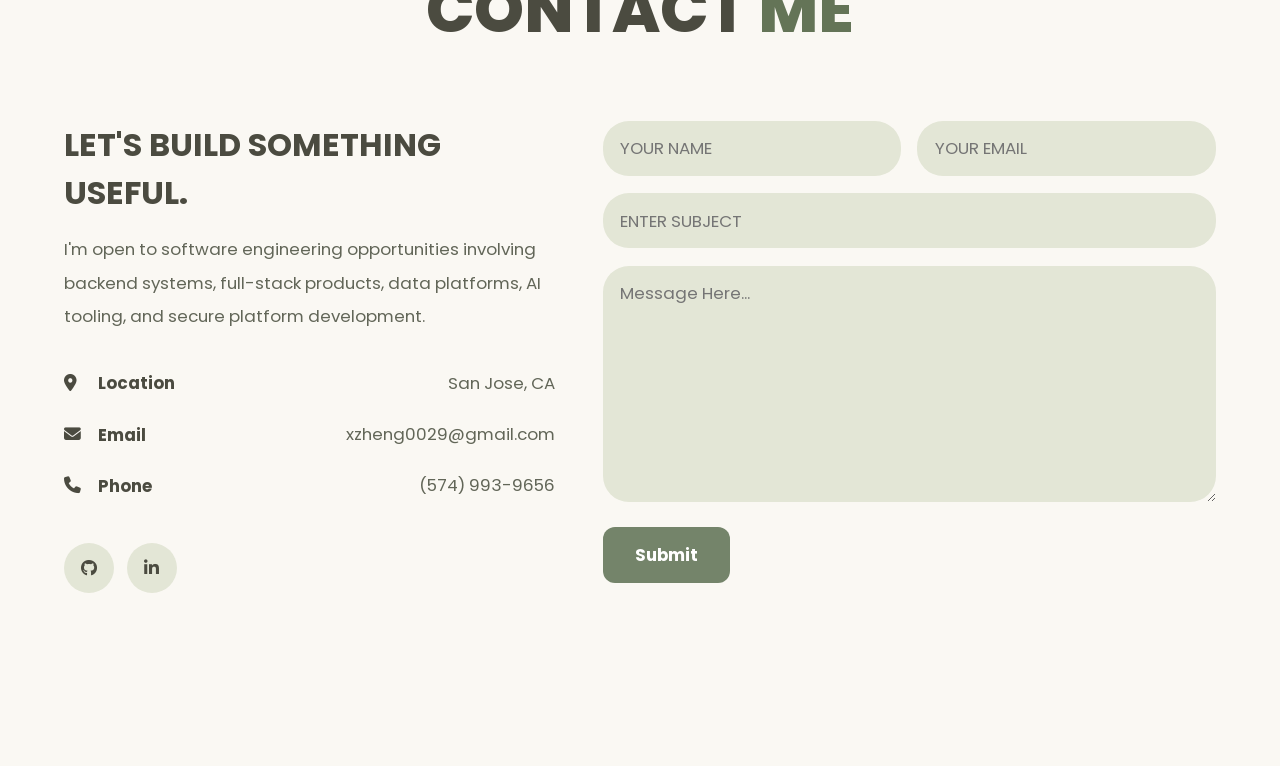
==== commit dcf2b46d: "Apply Little Closet sage and cream palette" ====
--- a/index.html
+++ b/index.html
@@ -20,7 +20,7 @@
       crossorigin="anonymous"
       referrerpolicy="no-referrer"
     />
-    <link rel="stylesheet" href="styles/styles.css?v=experience-update" />
+    <link rel="stylesheet" href="styles/styles.css?v=sage-green" />
   </head>
   <body>
     <nav class="controls" aria-label="Section navigation">
--- a/styles/styles.css
+++ b/styles/styles.css
@@ -1,11 +1,12 @@
 :root {
-  --color-primary: #fffff2;
-  --color-secondary: #cfc79b;
-  --color-ink: #000;
-  --color-muted: #101429;
-  --color-soft: #e8e3c9;
-  --color-panel: #fffef1;
-  --shadow: 0 18px 50px rgba(0, 0, 0, 0.12);
+  --color-primary: #faf8f3;
+  --color-secondary: #74846a;
+  --color-accent-text: #647457;
+  --color-ink: #4b4b40;
+  --color-muted: #626658;
+  --color-soft: #e3e6d6;
+  --color-panel: #fffdf7;
+  --shadow: 0 18px 50px rgba(75, 75, 64, 0.10);
 }
 
 * {
@@ -36,7 +37,7 @@
 .controls {
   align-items: center;
   backdrop-filter: blur(12px);
-  background: rgba(255, 255, 242, 0.84);
+  background: rgba(241, 240, 231, 0.92);
   border: 1px solid var(--color-soft);
   border-radius: 999px;
   display: flex;
@@ -90,7 +91,7 @@
   aspect-ratio: 1;
   background:
     radial-gradient(circle at 35% 30%, rgba(255, 255, 255, 0.95), transparent 28%),
-    linear-gradient(135deg, #171a25, #4d5366 52%, #cfc79b);
+    linear-gradient(135deg, #74846a, #a7b198 52%, #647457);
   border-radius: 50%;
   box-shadow: var(--shadow);
   display: flex;
@@ -103,8 +104,8 @@
 
 .portrait-card::after {
   background:
-    radial-gradient(circle at 30% 67%, transparent 0 34%, rgba(255, 255, 242, 0.08) 35%, transparent 57%),
-    linear-gradient(135deg, rgba(23, 26, 37, 0.04), rgba(207, 199, 155, 0.1));
+    radial-gradient(circle at 30% 67%, transparent 0 34%, rgba(250, 248, 243, 0.08) 35%, transparent 57%),
+    linear-gradient(135deg, rgba(75, 75, 64, 0.04), rgba(116, 132, 106, 0.1));
   content: "";
   inset: 0;
   pointer-events: none;
@@ -122,7 +123,7 @@
 }
 
 .eyebrow {
-  color: var(--color-secondary);
+  color: var(--color-accent-text);
   font-size: 0.9rem;
   font-weight: 700;
   letter-spacing: 0;
@@ -140,7 +141,7 @@
 
 .hero-copy h1 span,
 .main-title h2 span {
-  color: var(--color-secondary);
+  color: var(--color-accent-text);
 }
 
 .hero-text,
@@ -250,10 +251,10 @@
 .project-card,
 .skill-group,
 .award-card {
-  background: rgba(255, 255, 255, 0.48);
+  background: var(--color-panel);
   border: 1px solid var(--color-soft);
   border-radius: 8px;
-  box-shadow: 1px 2px 15px rgba(0, 0, 0, 0.07);
+  box-shadow: 1px 2px 15px rgba(75, 75, 64, 0.05);
 }
 
 .about-item {
@@ -266,13 +267,13 @@
 
 .about-item:hover,
 .project-card:hover {
-  border-color: var(--color-secondary);
+  border-color: var(--color-accent-text);
   box-shadow: var(--shadow);
   transform: translateY(-5px);
 }
 
 .large-text {
-  color: var(--color-secondary);
+  color: var(--color-accent-text);
   font-size: 2.4rem;
   font-weight: 800;
 }
@@ -382,8 +383,8 @@
 
 .project-figure {
   background:
-    linear-gradient(135deg, rgba(255, 255, 255, 0.94), rgba(232, 227, 201, 0.58)),
-    radial-gradient(circle at 82% 18%, rgba(207, 199, 155, 0.4), transparent 30%);
+    linear-gradient(135deg, rgba(255, 255, 255, 0.94), rgba(236, 238, 226, 0.75)),
+    radial-gradient(circle at 82% 18%, rgba(116, 132, 106, 0.25), transparent 30%);
   border: 1px solid var(--color-soft);
   border-radius: 8px;
   box-shadow: inset 0 1px 0 rgba(255, 255, 255, 0.72);
@@ -397,7 +398,7 @@
 .image-figure::before {
   background:
     radial-gradient(circle at 20% 20%, rgba(255, 255, 255, 0.32), transparent 25%),
-    linear-gradient(135deg, rgba(207, 199, 155, 0.24), transparent 42%);
+    linear-gradient(135deg, rgba(116, 132, 106, 0.12), transparent 42%);
   content: "";
   inset: 0;
   pointer-events: none;
@@ -406,9 +407,9 @@
 }
 
 .image-figure img {
-  border: 1px solid rgba(16, 20, 41, 0.14);
+  border: 1px solid rgba(75, 75, 64, 0.14);
   border-radius: 6px;
-  box-shadow: 0 16px 38px rgba(16, 20, 41, 0.18);
+  box-shadow: 0 16px 38px rgba(75, 75, 64, 0.12);
   height: 100%;
   object-fit: cover;
   object-position: center;
@@ -480,7 +481,7 @@
 }
 
 .award-card:hover {
-  border-color: var(--color-secondary);
+  border-color: var(--color-accent-text);
   box-shadow: var(--shadow);
   transform: translateY(-5px);
 }
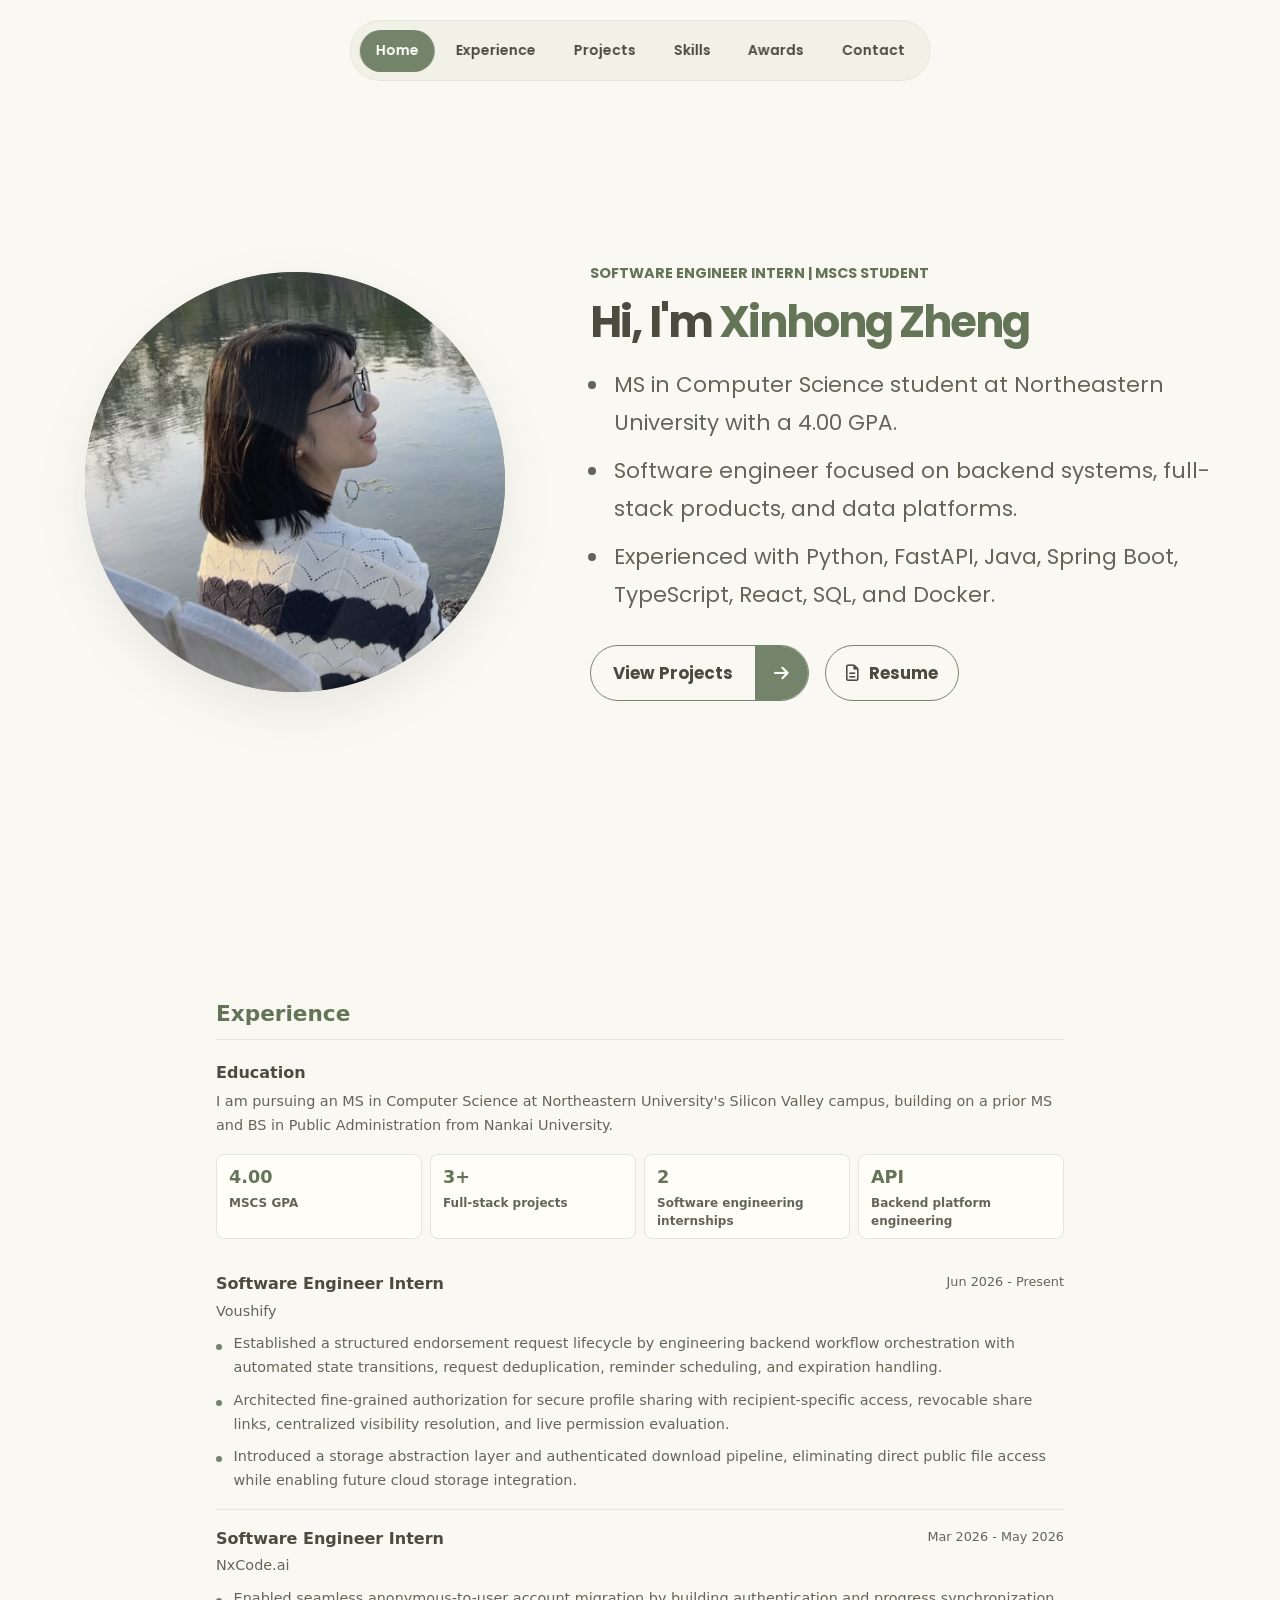
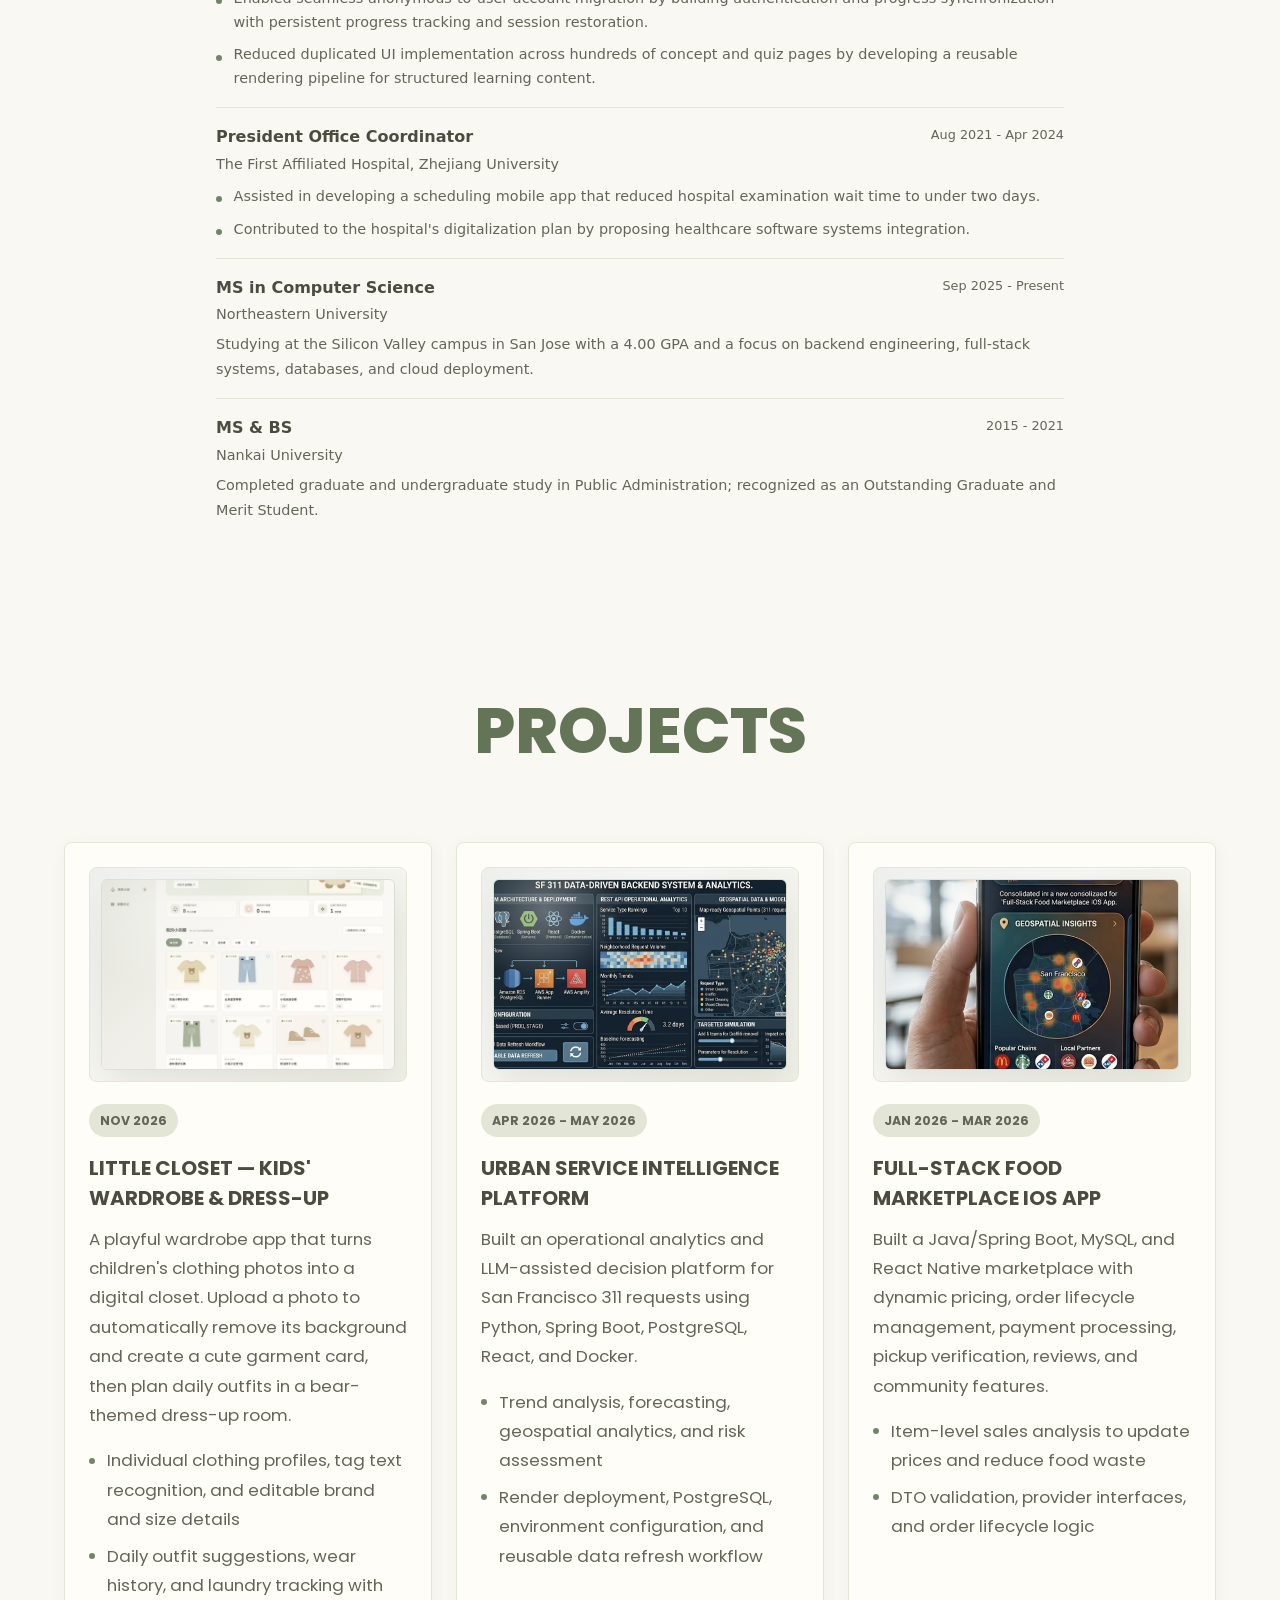
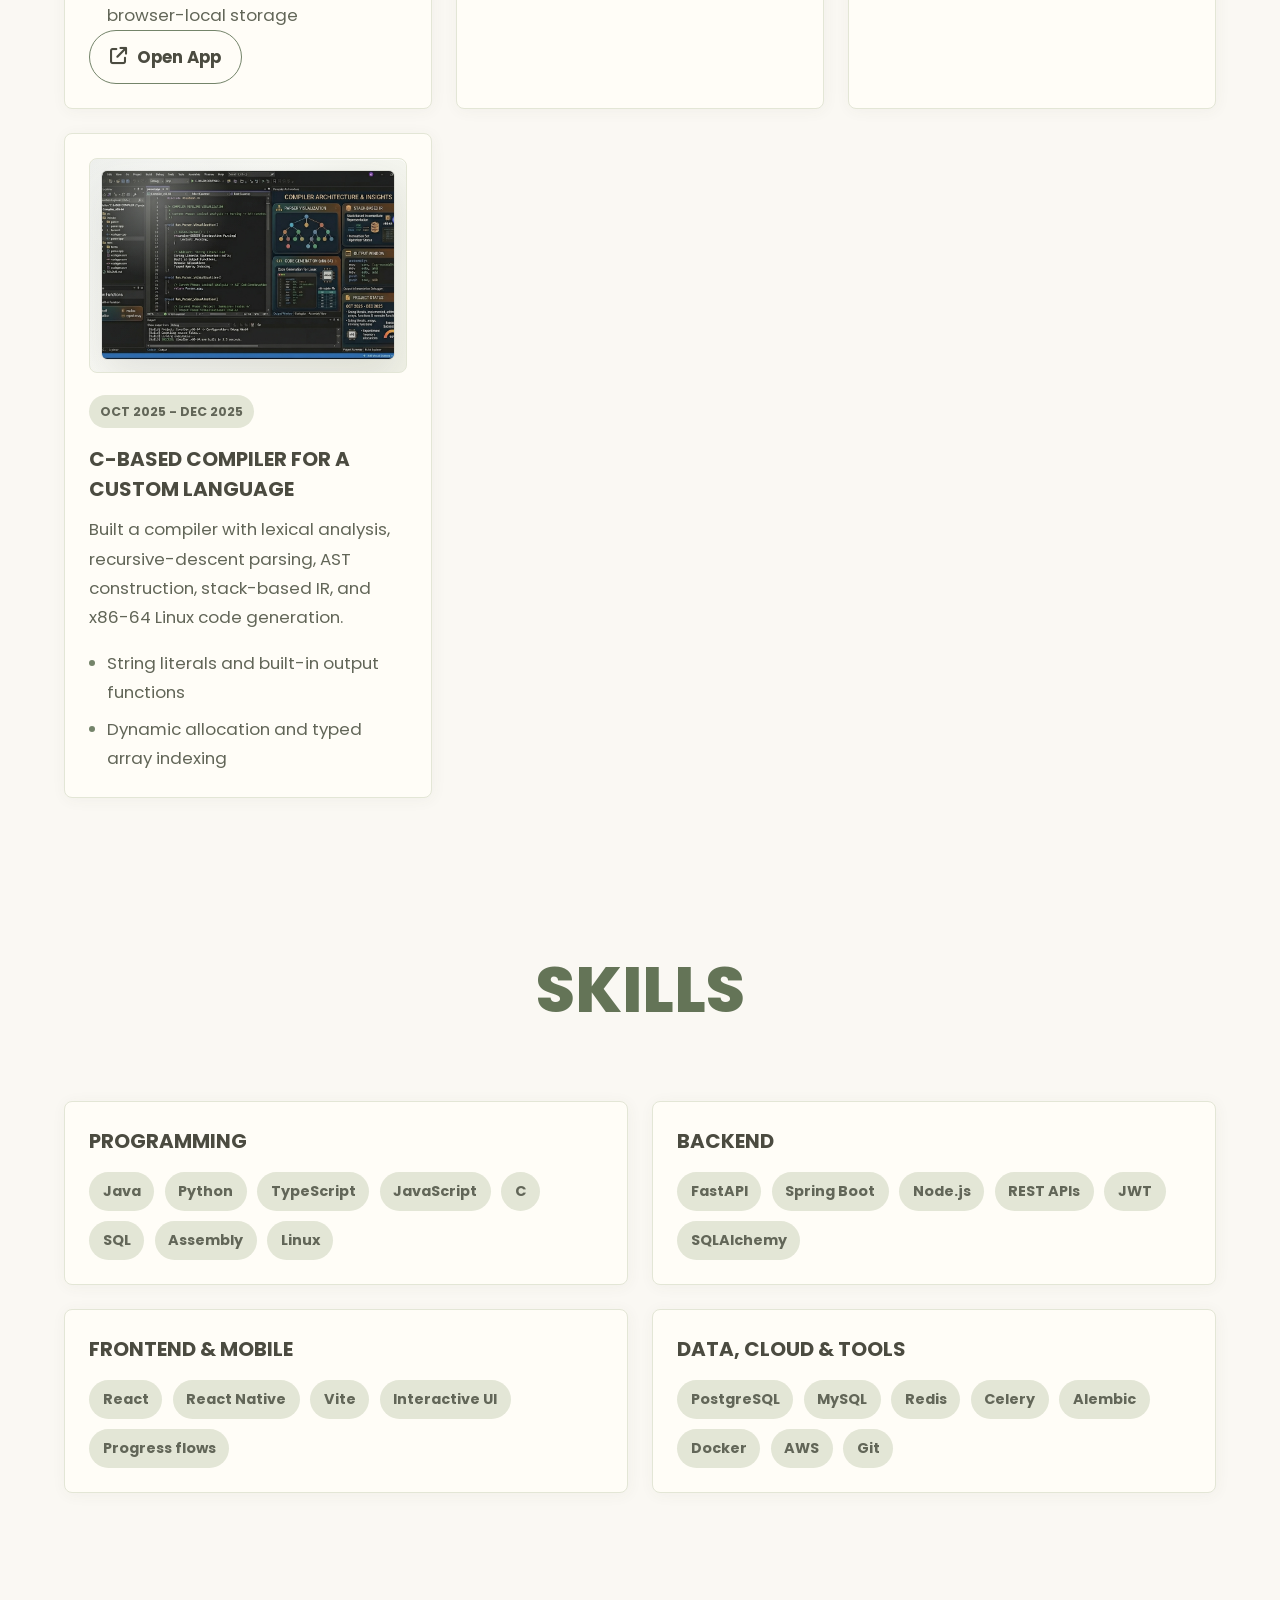
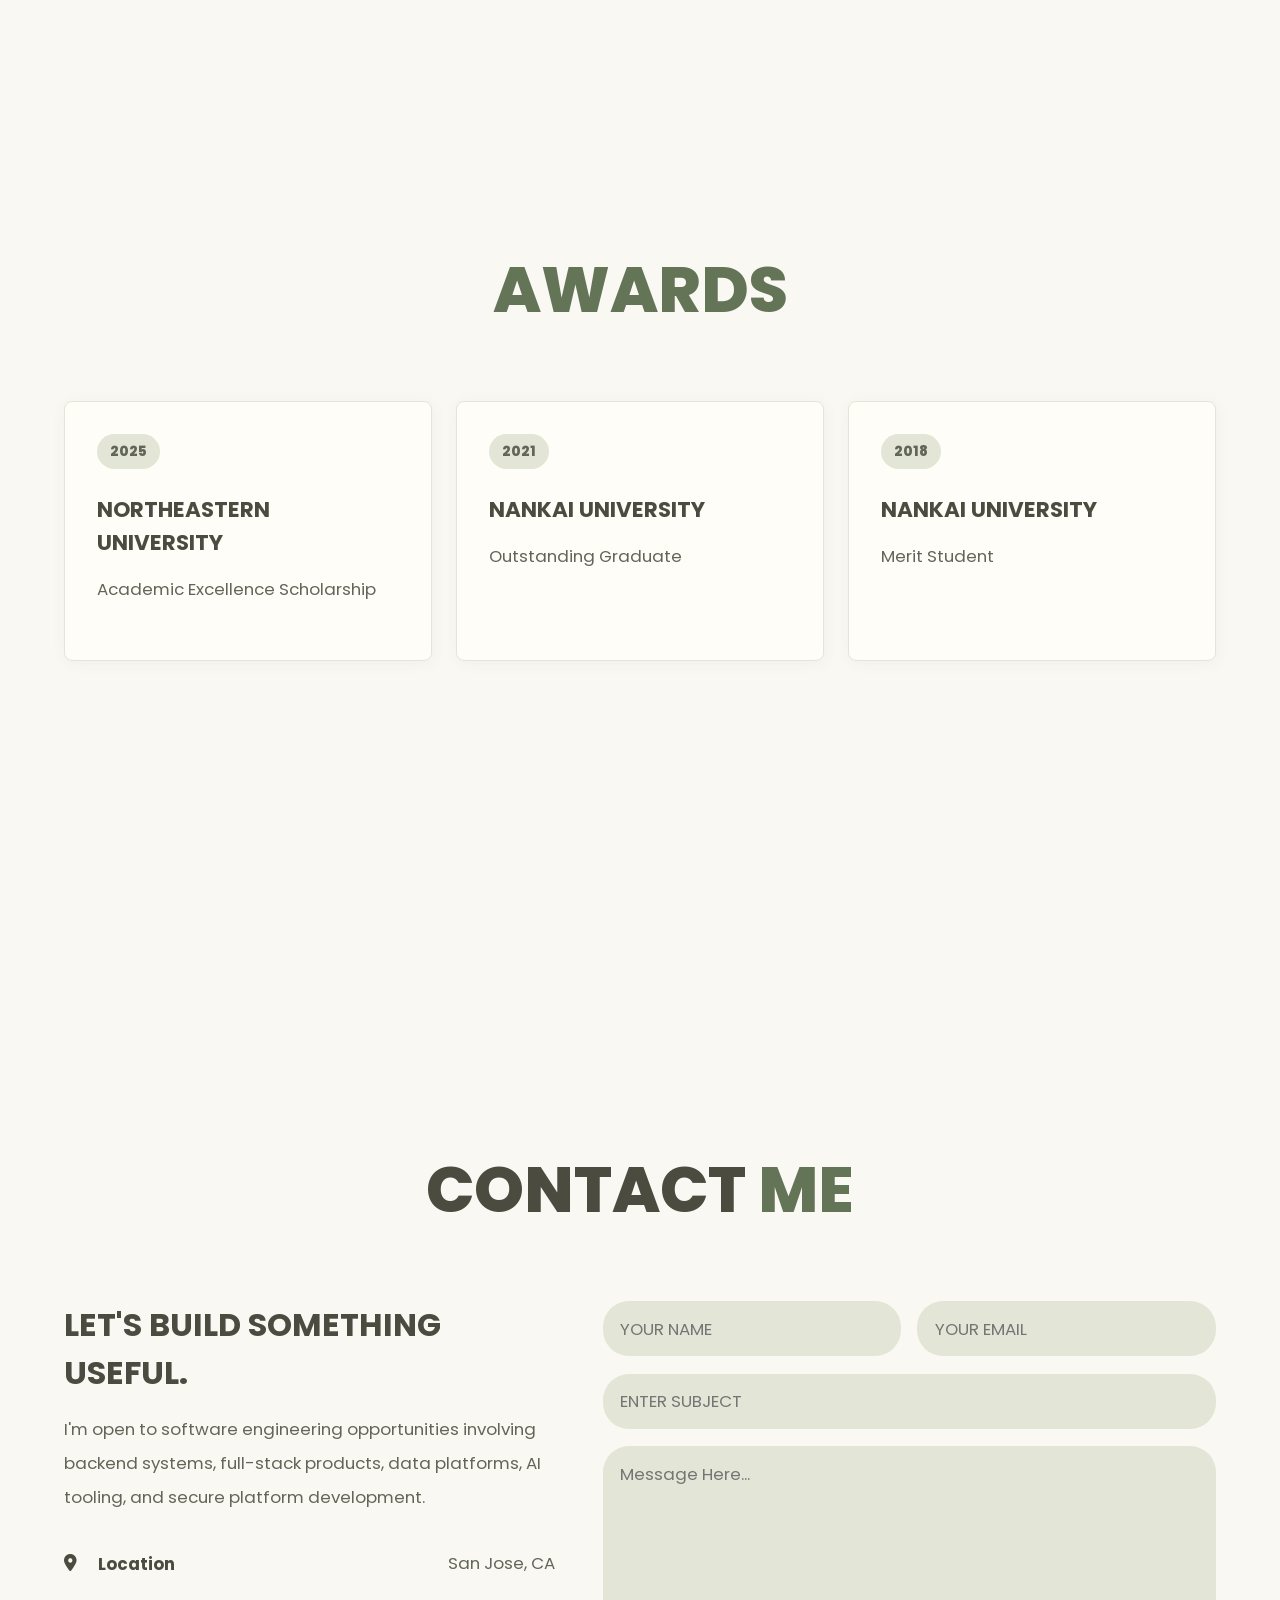
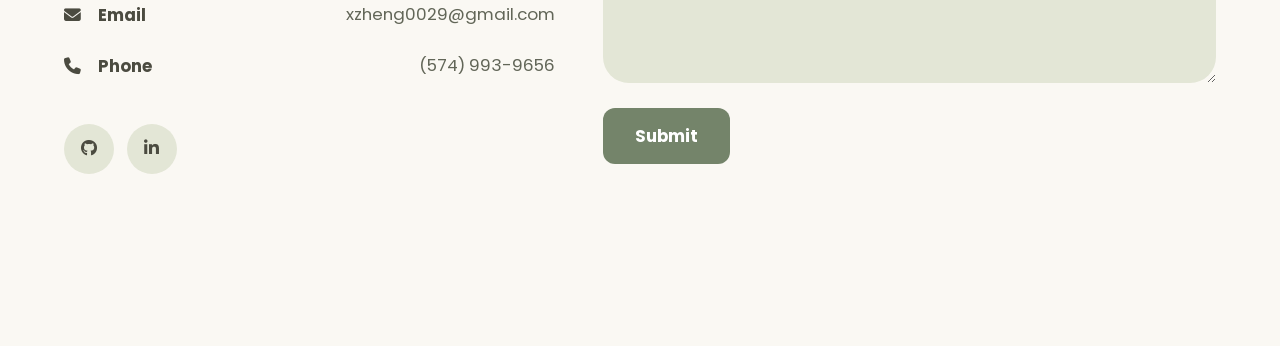
==== commit dfe1830f: "Apply compact layout to homepage Experience section" ====
--- a/index.html
+++ b/index.html
@@ -20,7 +20,7 @@
       crossorigin="anonymous"
       referrerpolicy="no-referrer"
     />
-    <link rel="stylesheet" href="styles/styles.css?v=sage-green" />
+    <link rel="stylesheet" href="styles/styles.css?v=compact-experience" />
   </head>
   <body>
     <nav class="controls" aria-label="Section navigation">
--- a/styles/styles.css
+++ b/styles/styles.css
@@ -688,3 +688,60 @@
     flex-direction: column;
   }
 }
+
+/* Compact reading layout for the homepage Experience section only. */
+#experience {
+  max-width: 848px;
+  min-height: auto;
+  font: 16px/1.65 system-ui, -apple-system, sans-serif;
+}
+#experience .main-title {
+  margin-bottom: 1.25rem;
+  border-bottom: 1px solid var(--color-soft);
+  text-align: left;
+}
+#experience .main-title h2 {
+  padding-bottom: .45rem;
+  font-size: 1.35rem;
+  text-transform: none;
+}
+#experience .about-container {
+  grid-template-columns: 1fr;
+  gap: 1rem;
+  margin-bottom: 1rem;
+}
+#experience .left-about h3 { font-size: 1rem; margin-bottom: .25rem; text-transform: none; }
+#experience .left-about p { font-size: .9rem; line-height: 1.65; }
+#experience .right-about {
+  grid-template-columns: repeat(auto-fit, minmax(min(135px, 100%), 1fr));
+  gap: .5rem;
+}
+#experience .about-item { min-height: 0; padding: .5rem .75rem; box-shadow: none; }
+#experience .large-text { font-size: 1.1rem; }
+#experience .small-text { font-size: .75rem; margin-top: .15rem; text-transform: none; }
+#experience .timeline { display: block; padding-bottom: 0; }
+#experience .timeline-item {
+  display: flow-root;
+  border-left: 0;
+  border-bottom: 1px solid var(--color-soft);
+  padding: 1rem 0;
+}
+#experience .timeline-item:last-child { border-bottom: 0; }
+#experience .tl-icon { display: none; }
+#experience .tl-duration {
+  float: right;
+  margin: 0 0 .4rem .75rem;
+  padding: 0;
+  background: none;
+  font-size: .8rem;
+  font-weight: 500;
+  text-transform: none;
+}
+#experience .timeline-item h3 { font-size: 1rem; text-transform: none; margin-bottom: .3rem; }
+#experience .timeline-item h3 span { margin-top: .15rem; font-size: .9rem; }
+#experience .timeline-item p:not(.tl-duration),
+#experience .timeline-item li { font-size: .9rem; }
+#experience .timeline-item ul { margin-top: .4rem; }
+@media (max-width: 480px) {
+  #experience .tl-duration { float: none; margin-left: 0; }
+}
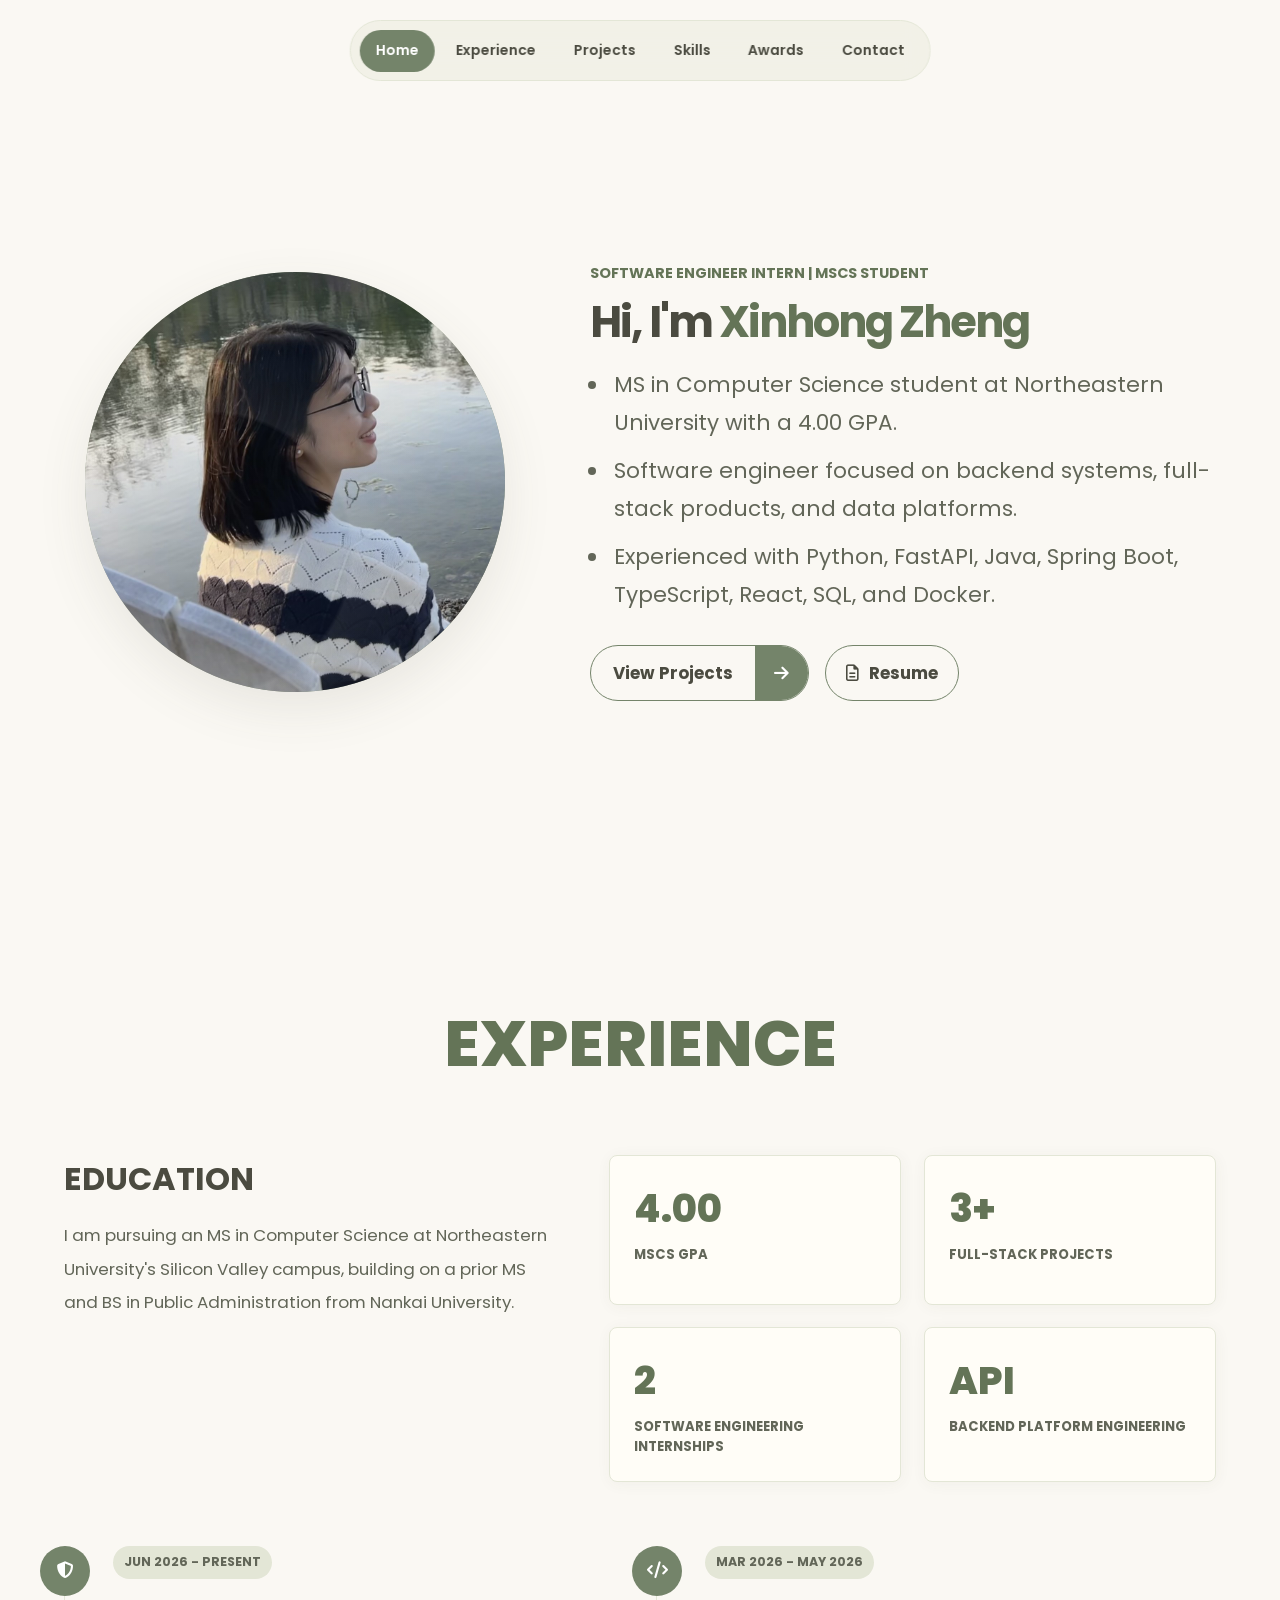
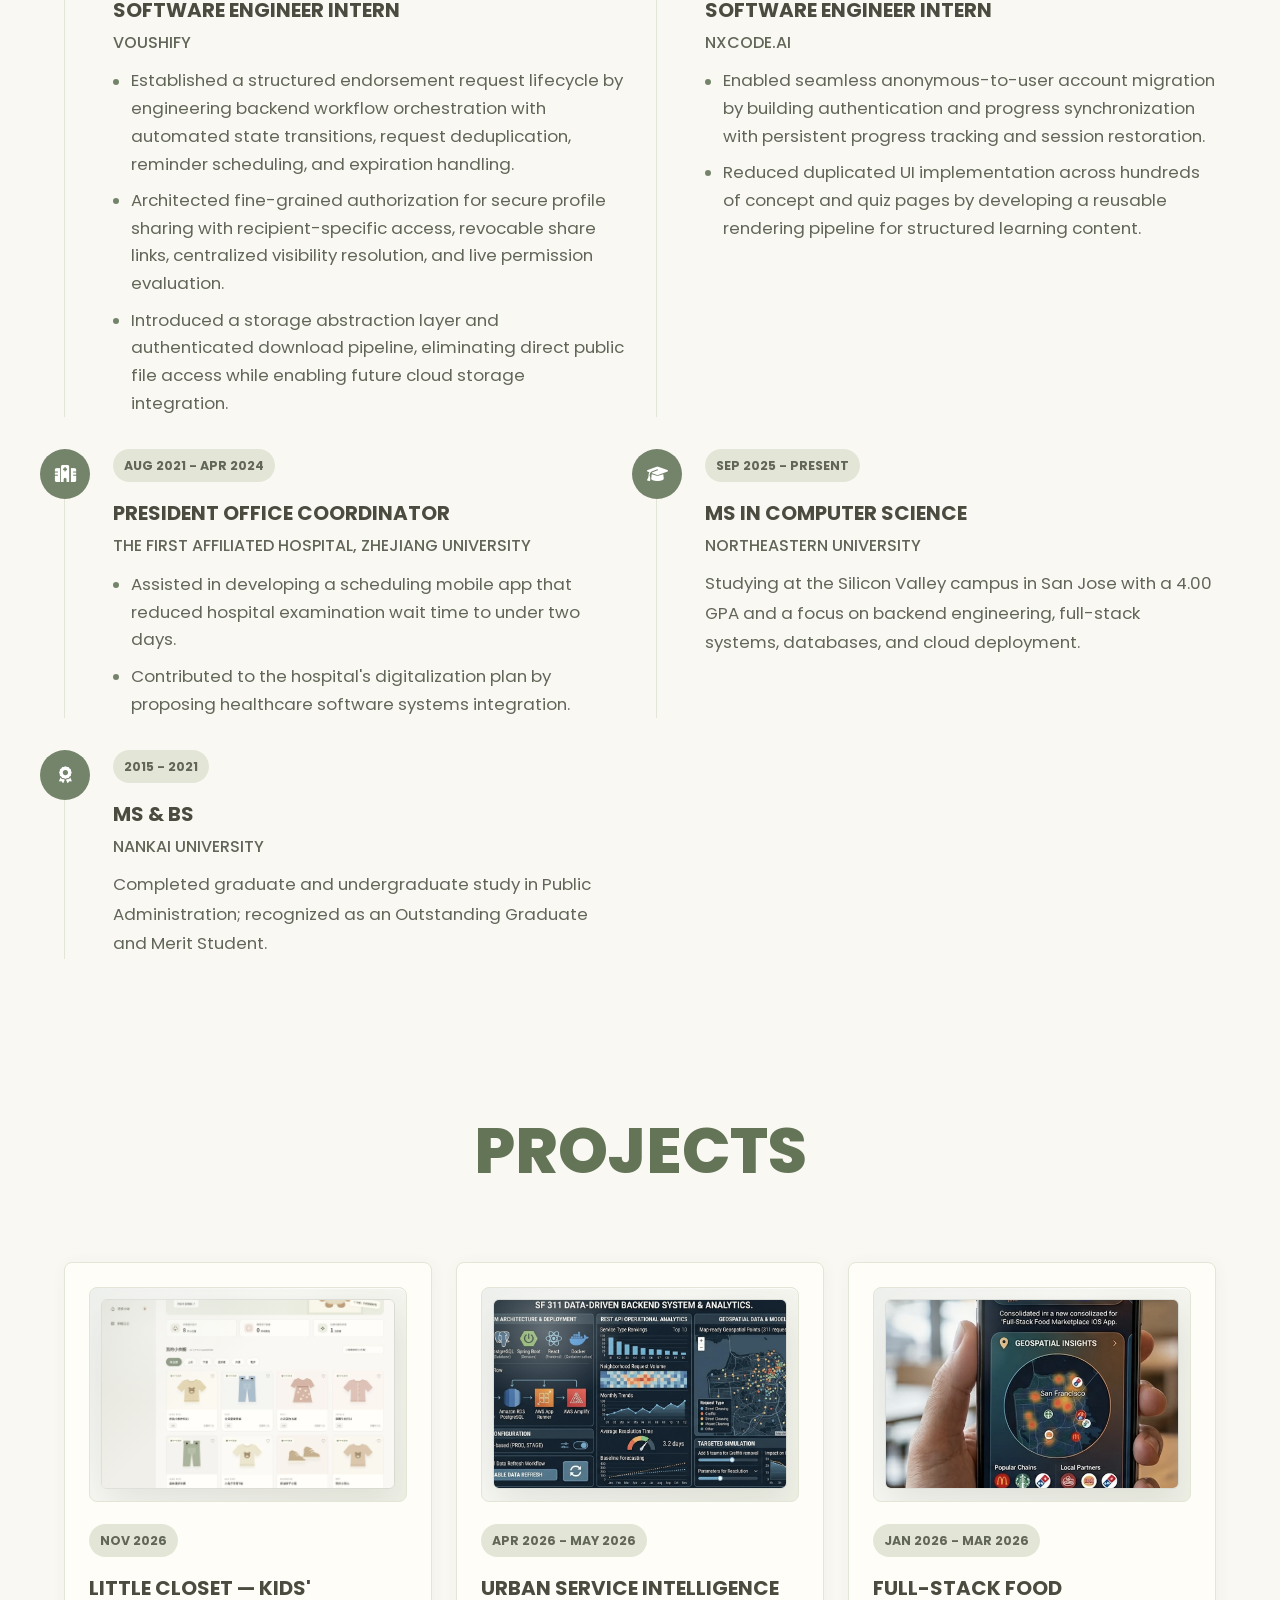
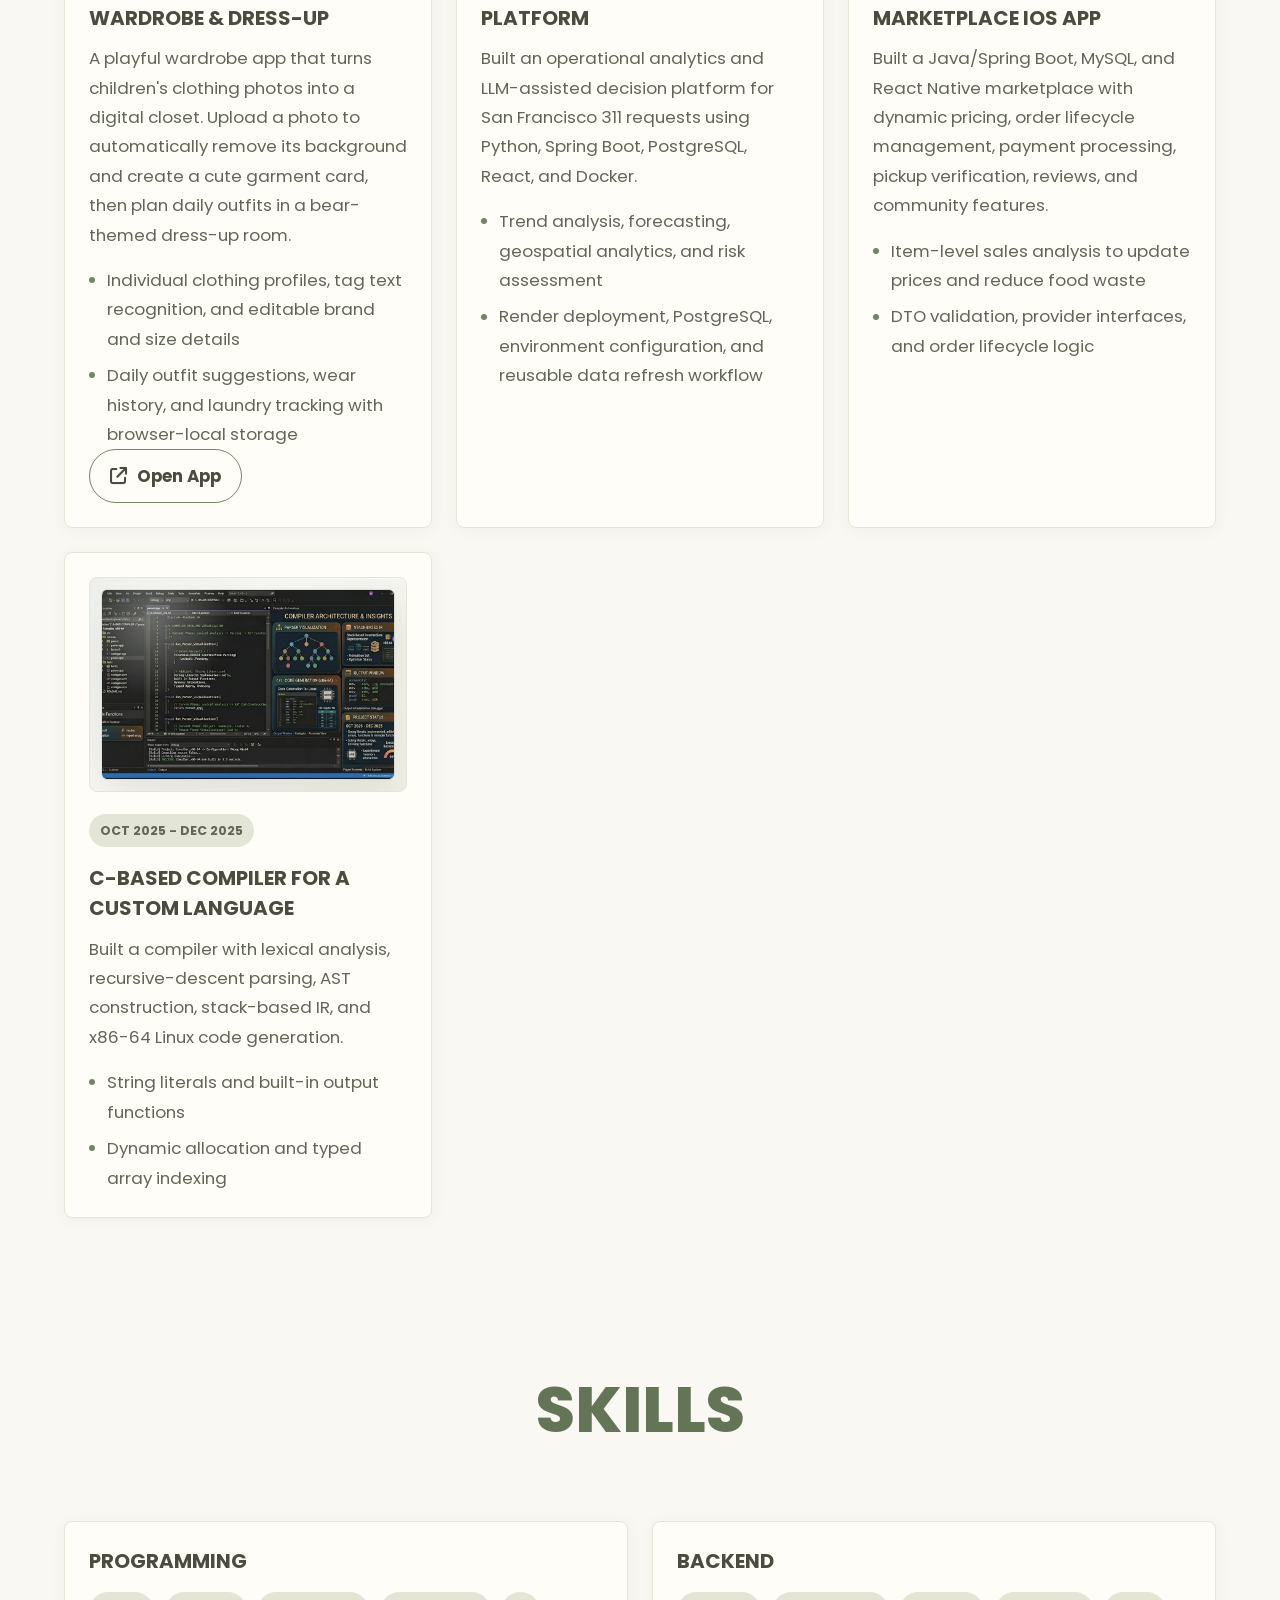
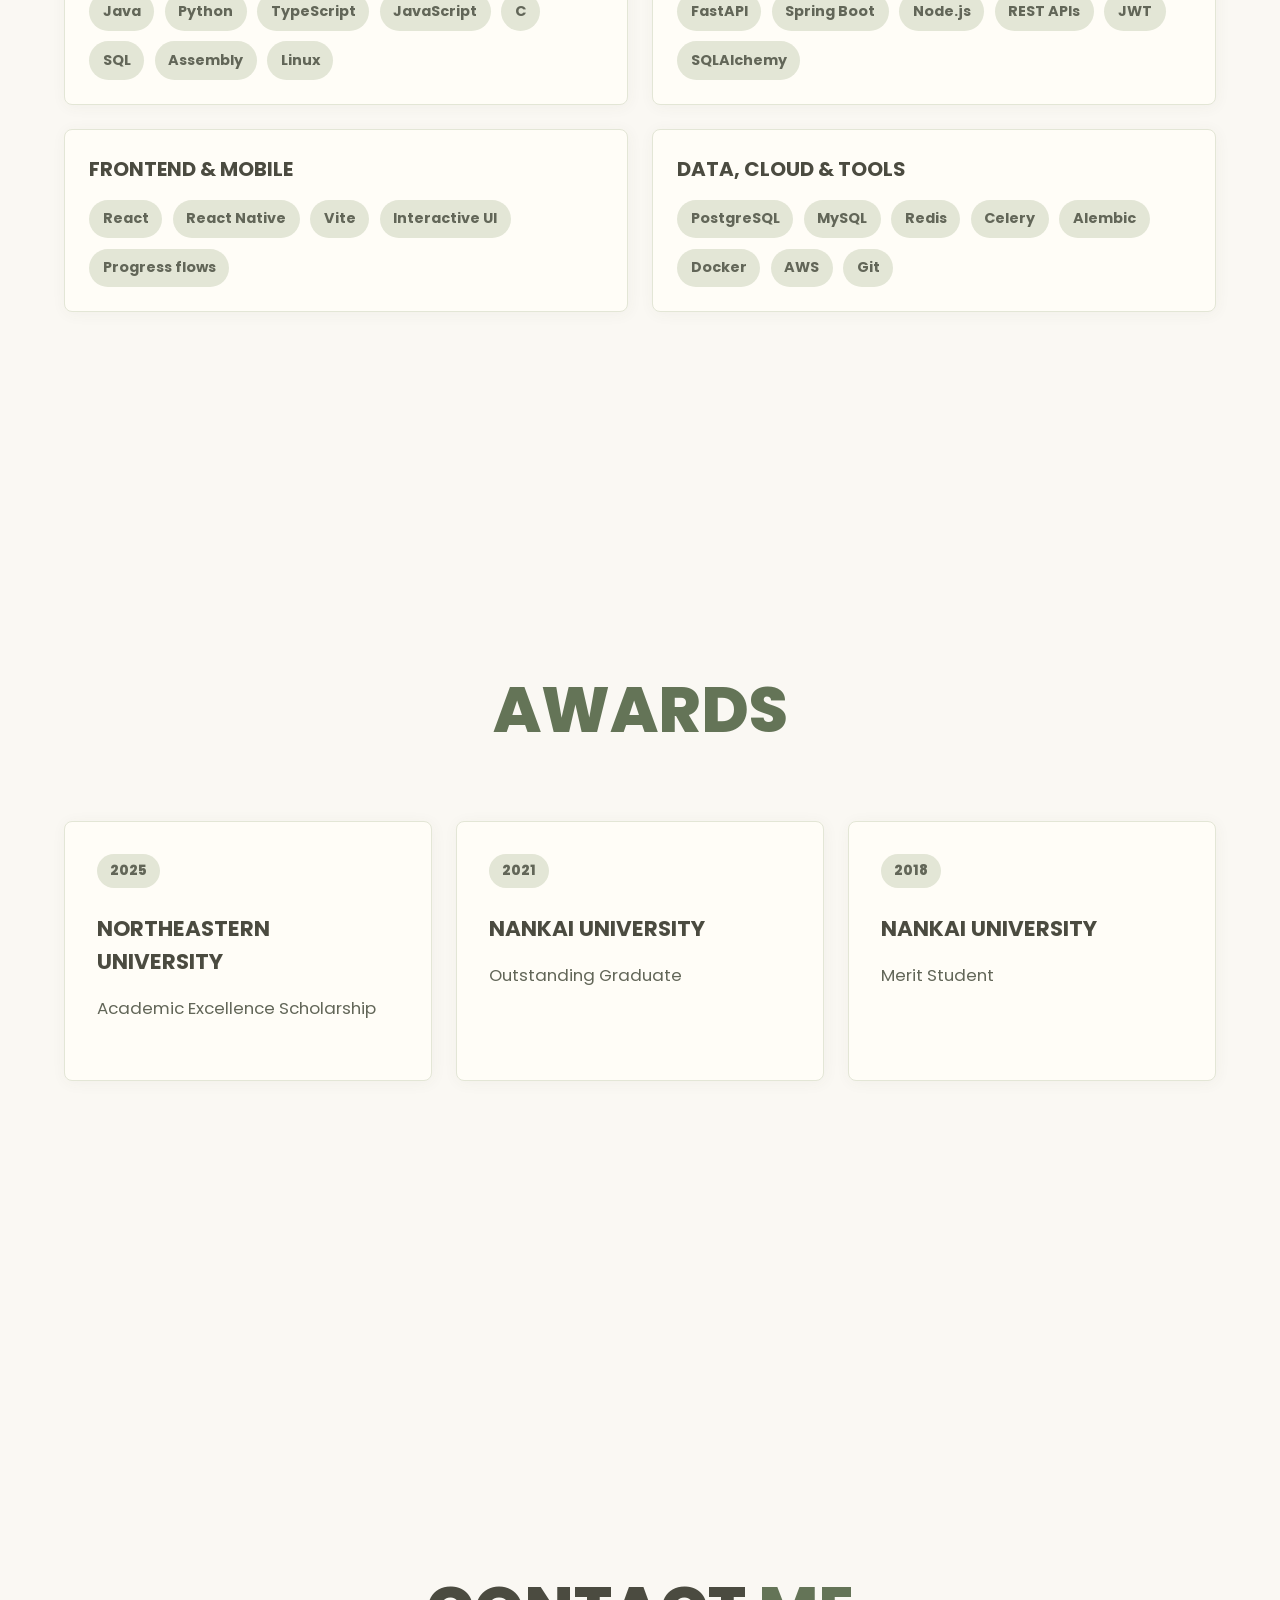
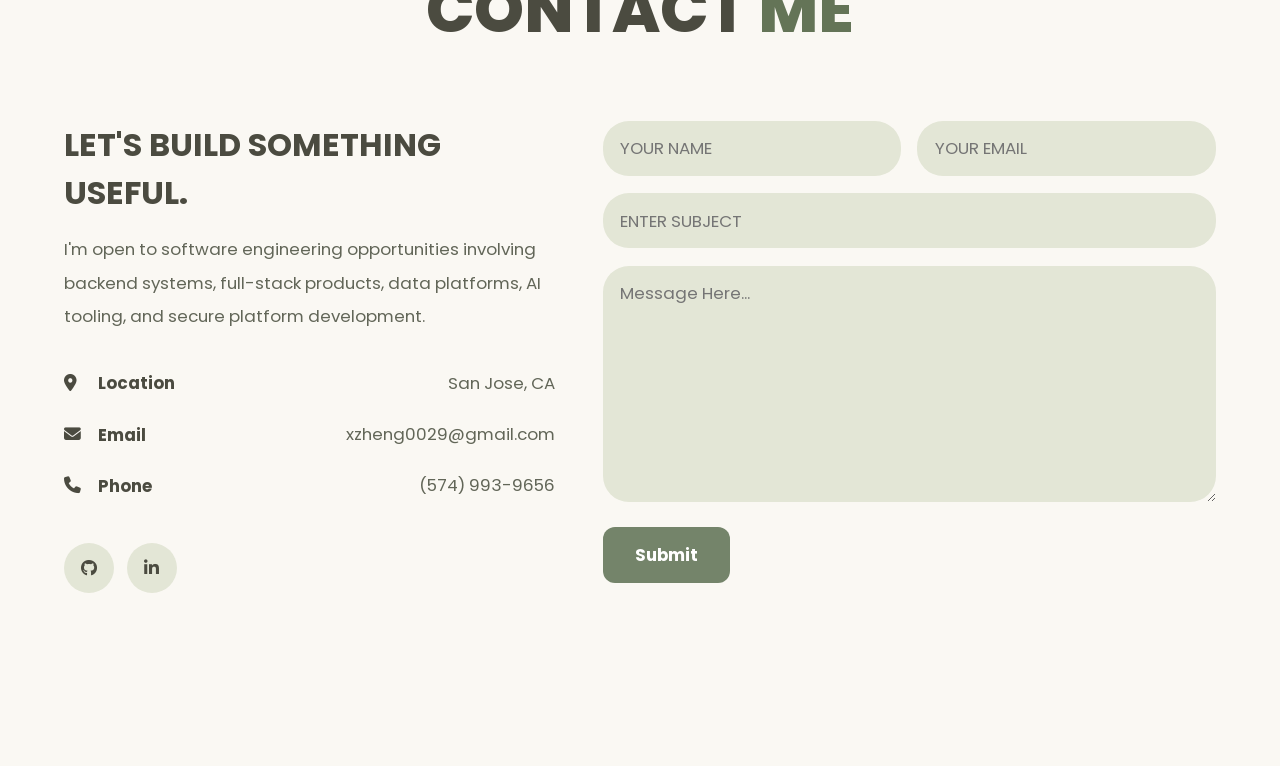
==== commit 908e8dff: "Restore homepage and refine project figures on preview" ====
--- a/index.html
+++ b/index.html
@@ -20,7 +20,7 @@
       crossorigin="anonymous"
       referrerpolicy="no-referrer"
     />
-    <link rel="stylesheet" href="styles/styles.css?v=compact-experience" />
+    <link rel="stylesheet" href="styles/styles.css?v=sage-green" />
   </head>
   <body>
     <nav class="controls" aria-label="Section navigation">
--- a/styles/styles.css
+++ b/styles/styles.css
@@ -688,60 +688,3 @@
     flex-direction: column;
   }
 }
-
-/* Compact reading layout for the homepage Experience section only. */
-#experience {
-  max-width: 848px;
-  min-height: auto;
-  font: 16px/1.65 system-ui, -apple-system, sans-serif;
-}
-#experience .main-title {
-  margin-bottom: 1.25rem;
-  border-bottom: 1px solid var(--color-soft);
-  text-align: left;
-}
-#experience .main-title h2 {
-  padding-bottom: .45rem;
-  font-size: 1.35rem;
-  text-transform: none;
-}
-#experience .about-container {
-  grid-template-columns: 1fr;
-  gap: 1rem;
-  margin-bottom: 1rem;
-}
-#experience .left-about h3 { font-size: 1rem; margin-bottom: .25rem; text-transform: none; }
-#experience .left-about p { font-size: .9rem; line-height: 1.65; }
-#experience .right-about {
-  grid-template-columns: repeat(auto-fit, minmax(min(135px, 100%), 1fr));
-  gap: .5rem;
-}
-#experience .about-item { min-height: 0; padding: .5rem .75rem; box-shadow: none; }
-#experience .large-text { font-size: 1.1rem; }
-#experience .small-text { font-size: .75rem; margin-top: .15rem; text-transform: none; }
-#experience .timeline { display: block; padding-bottom: 0; }
-#experience .timeline-item {
-  display: flow-root;
-  border-left: 0;
-  border-bottom: 1px solid var(--color-soft);
-  padding: 1rem 0;
-}
-#experience .timeline-item:last-child { border-bottom: 0; }
-#experience .tl-icon { display: none; }
-#experience .tl-duration {
-  float: right;
-  margin: 0 0 .4rem .75rem;
-  padding: 0;
-  background: none;
-  font-size: .8rem;
-  font-weight: 500;
-  text-transform: none;
-}
-#experience .timeline-item h3 { font-size: 1rem; text-transform: none; margin-bottom: .3rem; }
-#experience .timeline-item h3 span { margin-top: .15rem; font-size: .9rem; }
-#experience .timeline-item p:not(.tl-duration),
-#experience .timeline-item li { font-size: .9rem; }
-#experience .timeline-item ul { margin-top: .4rem; }
-@media (max-width: 480px) {
-  #experience .tl-duration { float: none; margin-left: 0; }
-}
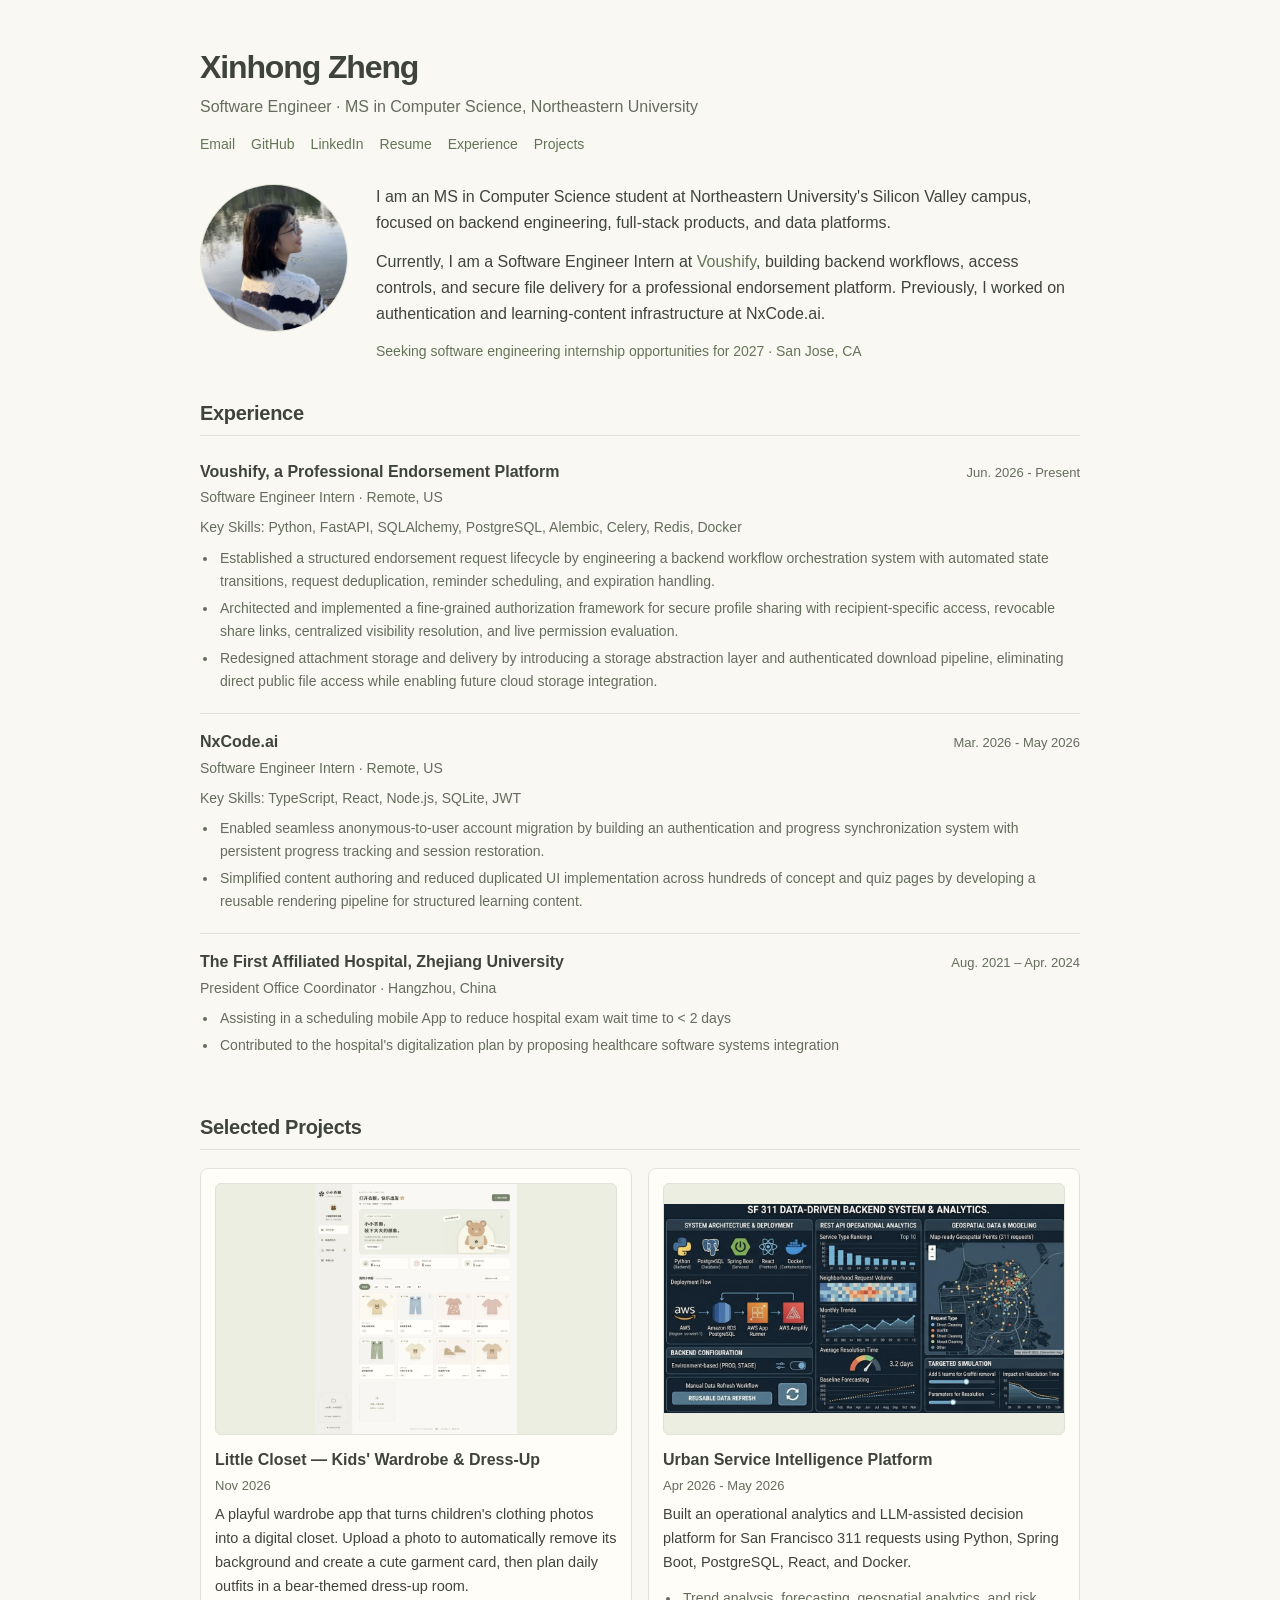
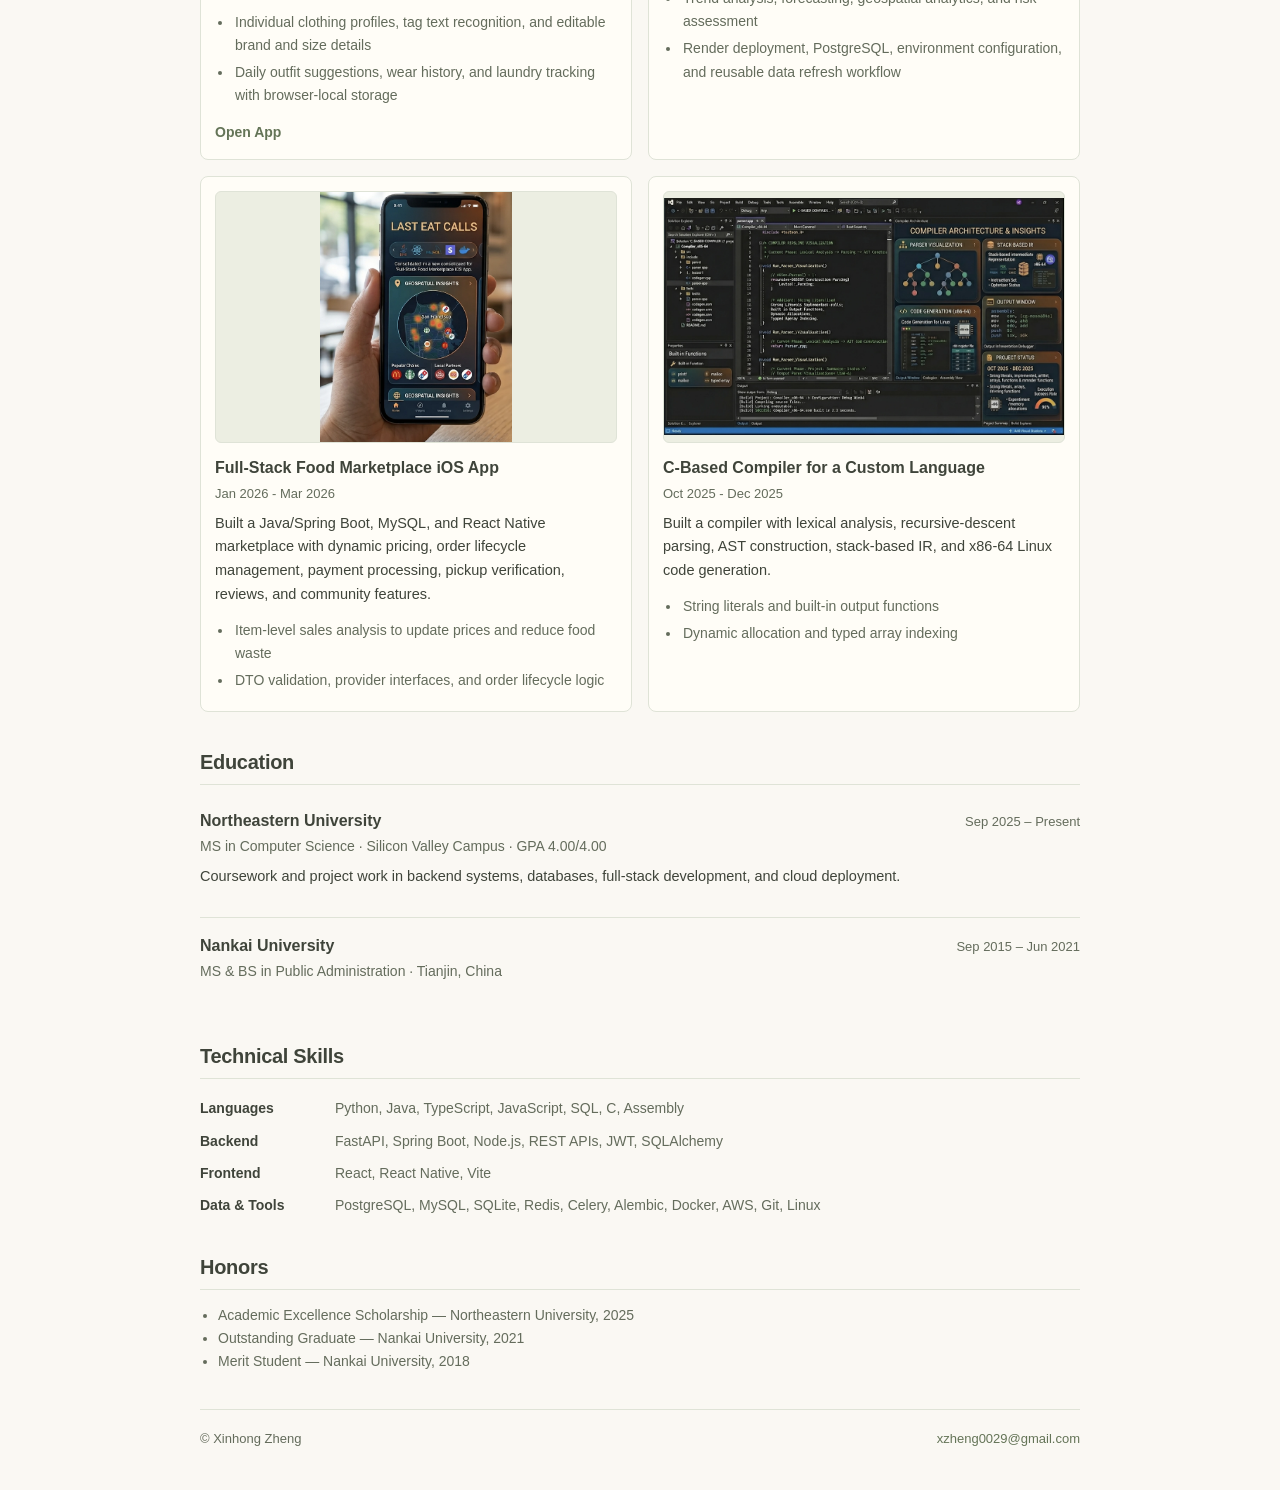
==== commit d0645030: "Publish compact portfolio and preserve original homepage" ====
--- a/index.html
+++ b/index.html
@@ -1,365 +1,34 @@
-<!doctype html>
-<html lang="en">
-  <head>
-    <meta charset="UTF-8" />
-    <meta name="viewport" content="width=device-width, initial-scale=1.0" />
-    <meta
-      name="description"
-      content="Xinhong Zheng personal portfolio: backend engineering, full-stack projects, data systems, and secure platform development work."
-    />
-    <title>Xinhong Zheng | Personal Website</title>
-    <link rel="preconnect" href="https://fonts.googleapis.com" />
-    <link rel="preconnect" href="https://fonts.gstatic.com" crossorigin />
-    <link
-      href="https://fonts.googleapis.com/css2?family=Poppins:wght@400;500;600;700;800&display=swap"
-      rel="stylesheet"
-    />
-    <link
-      rel="stylesheet"
-      href="https://cdnjs.cloudflare.com/ajax/libs/font-awesome/6.5.2/css/all.min.css"
-      crossorigin="anonymous"
-      referrerpolicy="no-referrer"
-    />
-    <link rel="stylesheet" href="styles/styles.css?v=sage-green" />
-  </head>
-  <body>
-    <nav class="controls" aria-label="Section navigation">
-      <a class="control active-btn" href="#home">Home</a>
-      <a class="control" href="#experience">Experience</a>
-      <a class="control" href="#projects">Projects</a>
-      <a class="control" href="#skills">Skills</a>
-      <a class="control" href="#awards">Awards</a>
-      <a class="control" href="#contact">Contact</a>
-    </nav>
+<!DOCTYPE html>
 
-    <header id="home" class="hero">
-      <div class="hero-content">
-        <div class="hero-visual">
-          <div class="portrait-card">
-            <img
-              class="profile-photo"
-              src="assets/profile-photo.jpg"
-              alt="Xinhong Zheng by a lake"
-            />
-          </div>
-        </div>
-        <div class="hero-copy">
-          <p class="eyebrow">Software Engineer Intern | MSCS Student</p>
-          <h1>Hi, I'm <span>Xinhong Zheng</span></h1>
-          <ul class="hero-highlights" aria-label="Professional summary">
-            <li>MS in Computer Science student at Northeastern University with a 4.00 GPA.</li>
-            <li>Software engineer focused on backend systems, full-stack products, and data platforms.</li>
-            <li>Experienced with Python, FastAPI, Java, Spring Boot, TypeScript, React, SQL, and Docker.</li>
-          </ul>
-          <div class="hero-actions">
-            <a class="main-btn" href="#projects">
-              <span class="btn-text">View Projects</span>
-              <span class="btn-icon"><i class="fa-solid fa-arrow-right"></i></span>
-            </a>
-            <a class="ghost-btn" href="resume.pdf?v=experience-update" target="_blank" rel="noopener">
-              <i class="fa-regular fa-file-lines"></i>
-              Resume
-            </a>
-          </div>
-        </div>
-      </div>
-    </header>
+<html lang="en"><head><meta charset="utf-8"/><meta content="width=device-width,initial-scale=1" name="viewport"/><title>Xinhong Zheng | Personal Website</title><link href="styles/compact-preview.css?v=wider-preview" rel="stylesheet"/></head><body><main class="wrap"><header><h1>Xinhong Zheng</h1><p class="subtitle">Software Engineer · MS in Computer Science, Northeastern University</p><nav aria-label="Profile links" class="links"><a href="mailto:xzheng0029@gmail.com">Email</a><a href="https://github.com/Xinhong029">GitHub</a><a href="https://www.linkedin.com/in/xzheng0029/">LinkedIn</a><a href="resume.pdf">Resume</a><a href="#experience">Experience</a><a href="#projects">Projects</a></nav><div class="intro"><img alt="Xinhong Zheng by a lake" src="assets/profile-photo.jpg"/><div><p>I am an MS in Computer Science student at Northeastern University's Silicon Valley campus, focused on backend engineering, full-stack products, and data platforms.</p><p>Currently, I am a Software Engineer Intern at <a href="#experience">Voushify</a>, building backend workflows, access controls, and secure file delivery for a professional endorsement platform. Previously, I worked on authentication and learning-content infrastructure at NxCode.ai.</p><p class="availability">Seeking software engineering internship opportunities for 2027 · San Jose, CA</p></div></div></header><section id="experience"><h2>Experience</h2><article class="entry"><div class="entry-head"><h3>Voushify, a Professional Endorsement Platform</h3><span class="date">Jun. 2026 - Present</span></div><p class="role">Software Engineer Intern · Remote, US</p><p class="role">Key Skills: Python, FastAPI, SQLAlchemy, PostgreSQL, Alembic, Celery, Redis, Docker</p><ul><li>Established a structured endorsement request lifecycle by engineering a backend workflow orchestration system with automated state transitions, request deduplication, reminder scheduling, and expiration handling.</li><li>Architected and implemented a fine-grained authorization framework for secure profile sharing with recipient-specific access, revocable share links, centralized visibility resolution, and live permission evaluation.</li><li>Redesigned attachment storage and delivery by introducing a storage abstraction layer and authenticated download pipeline, eliminating direct public file access while enabling future cloud storage integration.</li></ul></article><article class="entry"><div class="entry-head"><h3>NxCode.ai</h3><span class="date">Mar. 2026 - May 2026</span></div><p class="role">Software Engineer Intern · Remote, US</p><p class="role">Key Skills: TypeScript, React, Node.js, SQLite, JWT</p><ul><li>Enabled seamless anonymous-to-user account migration by building an authentication and progress synchronization system with persistent progress tracking and session restoration.</li><li>Simplified content authoring and reduced duplicated UI implementation across hundreds of concept and quiz pages by developing a reusable rendering pipeline for structured learning content.</li></ul></article><article class="entry"><div class="entry-head"><h3>The First Affiliated Hospital, Zhejiang University</h3><span class="date">Aug. 2021 – Apr. 2024</span></div><p class="role">President Office Coordinator · Hangzhou, China</p><ul><li>Assisting in a scheduling mobile App to reduce hospital exam wait time to &lt; 2 days</li><li>Contributed to the hospital's digitalization plan by proposing healthcare software systems integration</li></ul></article></section><section id="projects"><h2>Selected Projects</h2><div class="project-grid"><article class="entry project"><figure class="project-image">
 
-    <main>
-      <section id="experience" class="container">
-        <div class="main-title">
-          <h2><span>Experience</span></h2>
-        </div>
-
-        <div class="about-container">
-          <div class="left-about">
-            <h3>Education</h3>
-            <p>
-              I am pursuing an MS in Computer Science at Northeastern
-              University's Silicon Valley campus, building on a prior MS and BS
-              in Public Administration from Nankai University.
-            </p>
-          </div>
-          <div class="right-about">
-            <article class="about-item">
-              <span class="large-text">4.00</span>
-              <span class="small-text">MSCS GPA</span>
-            </article>
-            <article class="about-item">
-              <span class="large-text">3+</span>
-              <span class="small-text">Full-stack projects</span>
-            </article>
-            <article class="about-item">
-              <span class="large-text">2</span>
-              <span class="small-text">Software engineering internships</span>
-            </article>
-            <article class="about-item">
-              <span class="large-text">API</span>
-              <span class="small-text">Backend platform engineering</span>
-            </article>
-          </div>
-        </div>
-
-        <div class="timeline">
-          <article class="timeline-item">
-            <div class="tl-icon"><i class="fa-solid fa-shield-halved"></i></div>
-            <p class="tl-duration">Jun 2026 - Present</p>
-            <h3>Software Engineer Intern <span>Voushify</span></h3>
-            <ul>
-              <li>Established a structured endorsement request lifecycle by engineering backend workflow orchestration with automated state transitions, request deduplication, reminder scheduling, and expiration handling.</li>
-              <li>Architected fine-grained authorization for secure profile sharing with recipient-specific access, revocable share links, centralized visibility resolution, and live permission evaluation.</li>
-              <li>Introduced a storage abstraction layer and authenticated download pipeline, eliminating direct public file access while enabling future cloud storage integration.</li>
-            </ul>
-          </article>
-          <article class="timeline-item">
-            <div class="tl-icon"><i class="fa-solid fa-code"></i></div>
-            <p class="tl-duration">Mar 2026 - May 2026</p>
-            <h3>Software Engineer Intern <span>NxCode.ai</span></h3>
-            <ul>
-              <li>Enabled seamless anonymous-to-user account migration by building authentication and progress synchronization with persistent progress tracking and session restoration.</li>
-              <li>Reduced duplicated UI implementation across hundreds of concept and quiz pages by developing a reusable rendering pipeline for structured learning content.</li>
-            </ul>
-          </article>
-          <article class="timeline-item">
-            <div class="tl-icon"><i class="fa-solid fa-hospital"></i></div>
-            <p class="tl-duration">Aug 2021 - Apr 2024</p>
-            <h3>President Office Coordinator <span>The First Affiliated Hospital, Zhejiang University</span></h3>
-            <ul>
-              <li>Assisted in developing a scheduling mobile app that reduced hospital examination wait time to under two days.</li>
-              <li>Contributed to the hospital's digitalization plan by proposing healthcare software systems integration.</li>
-            </ul>
-          </article>
-          <article class="timeline-item">
-            <div class="tl-icon"><i class="fa-solid fa-graduation-cap"></i></div>
-            <p class="tl-duration">Sep 2025 - Present</p>
-            <h3>MS in Computer Science <span>Northeastern University</span></h3>
-            <p>
-              Studying at the Silicon Valley campus in San Jose with a 4.00 GPA
-              and a focus on backend engineering, full-stack systems, databases,
-              and cloud deployment.
-            </p>
-          </article>
-          <article class="timeline-item">
-            <div class="tl-icon"><i class="fa-solid fa-award"></i></div>
-            <p class="tl-duration">2015 - 2021</p>
-            <h3>MS & BS <span>Nankai University</span></h3>
-            <p>
-              Completed graduate and undergraduate study in Public
-              Administration; recognized as an Outstanding Graduate and Merit
-              Student.
-            </p>
-          </article>
-        </div>
-      </section>
-
-      <section id="projects" class="container">
-        <div class="main-title">
-          <h2><span>Projects</span></h2>
-        </div>
-
-        <div class="project-showcase">
-          <article class="project-card">
-            <figure class="project-figure image-figure">
-              <img
-                src="assets/project-figures/little-closet.webp"
-                alt="Little Closet children's wardrobe app with a playful bear dress-up room and clothing collection"
-                loading="lazy"
-              />
-            </figure>
-            <p class="project-date">Nov 2026</p>
-            <h3>Little Closet — Kids' Wardrobe &amp; Dress-Up</h3>
-            <p>
-              A playful wardrobe app that turns children's clothing photos into
+<a aria-label="Open full-size figure for Little Closet — Kids' Wardrobe &amp; Dress-Up (new tab)" href="assets/project-figures/little-closet.webp" rel="noopener" target="_blank"><img alt="Little Closet children's wardrobe app with a playful bear dress-up room and clothing collection" loading="lazy" src="assets/project-figures/little-closet.webp"/></a></figure><div class="project-description"><div class="entry-head"><h3>Little Closet — Kids' Wardrobe &amp; Dress-Up</h3><span class="date">Nov 2026</span></div><p>A playful wardrobe app that turns children's clothing photos into
               a digital closet. Upload a photo to automatically remove its
               background and create a cute garment card, then plan daily outfits
-              in a bear-themed dress-up room.
-            </p>
-            <ul>
-              <li>Individual clothing profiles, tag text recognition, and editable brand and size details</li>
-              <li>Daily outfit suggestions, wear history, and laundry tracking with browser-local storage</li>
-            </ul>
-            <a class="ghost-btn" href="https://little-closet-playroom.seasonalchutney2.chatgpt.site" target="_blank" rel="noopener">
-              <i class="fa-solid fa-arrow-up-right-from-square" aria-hidden="true"></i>
+              in a bear-themed dress-up room.</p><ul>
+<li>Individual clothing profiles, tag text recognition, and editable brand and size details</li>
+<li>Daily outfit suggestions, wear history, and laundry tracking with browser-local storage</li>
+</ul><a class="ghost-btn" href="https://little-closet-playroom.seasonalchutney2.chatgpt.site" rel="noopener" target="_blank">
+<i aria-hidden="true" class="fa-solid fa-arrow-up-right-from-square"></i>
               Open App
-            </a>
-          </article>
+            </a></div></article><article class="entry project"><figure class="project-image">
 
-          <article class="project-card">
-            <figure class="project-figure image-figure analytics-figure">
-              <img
-                src="assets/project-figures/urban-service-intelligence.webp"
-                alt="SF 311 analytics dashboard with backend architecture, operational charts, and geospatial map"
-              />
-            </figure>
-            <p class="project-date">Apr 2026 - May 2026</p>
-            <h3>Urban Service Intelligence Platform</h3>
-            <p>
-              Built an operational analytics and LLM-assisted decision platform
+<a aria-label="Open full-size figure for Urban Service Intelligence Platform (new tab)" href="assets/project-figures/urban-service-intelligence.webp" rel="noopener" target="_blank"><img alt="SF 311 analytics dashboard with backend architecture, operational charts, and geospatial map" loading="lazy" src="assets/project-figures/urban-service-intelligence.webp"/></a></figure><div class="project-description"><div class="entry-head"><h3>Urban Service Intelligence Platform</h3><span class="date">Apr 2026 - May 2026</span></div><p>Built an operational analytics and LLM-assisted decision platform
               for San Francisco 311 requests using Python, Spring Boot,
-              PostgreSQL, React, and Docker.
-            </p>
-            <ul>
-              <li>Trend analysis, forecasting, geospatial analytics, and risk assessment</li>
-              <li>Render deployment, PostgreSQL, environment configuration, and reusable data refresh workflow</li>
-            </ul>
-          </article>
+              PostgreSQL, React, and Docker.</p><ul>
+<li>Trend analysis, forecasting, geospatial analytics, and risk assessment</li>
+<li>Render deployment, PostgreSQL, environment configuration, and reusable data refresh workflow</li>
+</ul></div></article><article class="entry project"><figure class="project-image">
 
-          <article class="project-card">
-            <figure class="project-figure image-figure marketplace-figure">
-              <img
-                src="assets/project-figures/food-marketplace.webp"
-                alt="Food marketplace mobile app and operational metrics demo in a restaurant setting"
-              />
-            </figure>
-            <p class="project-date">Jan 2026 - Mar 2026</p>
-            <h3>Full-Stack Food Marketplace iOS App</h3>
-            <p>
-              Built a Java/Spring Boot, MySQL, and React Native marketplace with
+<a aria-label="Open full-size figure for Full-Stack Food Marketplace iOS App (new tab)" href="assets/project-figures/food-marketplace.webp" rel="noopener" target="_blank"><img alt="Food marketplace mobile app and operational metrics demo in a restaurant setting" loading="lazy" src="assets/project-figures/food-marketplace.webp"/></a></figure><div class="project-description"><div class="entry-head"><h3>Full-Stack Food Marketplace iOS App</h3><span class="date">Jan 2026 - Mar 2026</span></div><p>Built a Java/Spring Boot, MySQL, and React Native marketplace with
               dynamic pricing, order lifecycle management, payment processing,
-              pickup verification, reviews, and community features.
-            </p>
-            <ul>
-              <li>Item-level sales analysis to update prices and reduce food waste</li>
-              <li>DTO validation, provider interfaces, and order lifecycle logic</li>
-            </ul>
-          </article>
+              pickup verification, reviews, and community features.</p><ul>
+<li>Item-level sales analysis to update prices and reduce food waste</li>
+<li>DTO validation, provider interfaces, and order lifecycle logic</li>
+</ul></div></article><article class="entry project"><figure class="project-image">
 
-          <article class="project-card">
-            <figure class="project-figure image-figure compiler-figure">
-              <img
-                src="assets/project-figures/compiler-demo.webp"
-                alt="Compiler architecture demo with source code, parser visualization, stack-based IR, and output window"
-              />
-            </figure>
-            <p class="project-date">Oct 2025 - Dec 2025</p>
-            <h3>C-Based Compiler for a Custom Language</h3>
-            <p>
-              Built a compiler with lexical analysis, recursive-descent parsing,
-              AST construction, stack-based IR, and x86-64 Linux code generation.
-            </p>
-            <ul>
-              <li>String literals and built-in output functions</li>
-              <li>Dynamic allocation and typed array indexing</li>
-            </ul>
-          </article>
-        </div>
-      </section>
-
-      <section id="skills" class="container">
-        <div class="main-title">
-          <h2><span>Skills</span></h2>
-        </div>
-        <div class="skills-grid">
-          <div class="skill-group">
-            <h3>Programming</h3>
-            <div class="tags">
-              <span>Java</span><span>Python</span><span>TypeScript</span>
-              <span>JavaScript</span><span>C</span><span>SQL</span>
-              <span>Assembly</span><span>Linux</span>
-            </div>
-          </div>
-          <div class="skill-group">
-            <h3>Backend</h3>
-            <div class="tags">
-              <span>FastAPI</span><span>Spring Boot</span><span>Node.js</span>
-              <span>REST APIs</span><span>JWT</span><span>SQLAlchemy</span>
-            </div>
-          </div>
-          <div class="skill-group">
-            <h3>Frontend & Mobile</h3>
-            <div class="tags">
-              <span>React</span><span>React Native</span><span>Vite</span>
-              <span>Interactive UI</span><span>Progress flows</span>
-            </div>
-          </div>
-          <div class="skill-group">
-            <h3>Data, Cloud & Tools</h3>
-            <div class="tags">
-              <span>PostgreSQL</span><span>MySQL</span><span>Redis</span>
-              <span>Celery</span><span>Alembic</span><span>Docker</span>
-              <span>AWS</span><span>Git</span>
-            </div>
-          </div>
-        </div>
-      </section>
-
-      <section id="awards" class="container">
-        <div class="main-title">
-          <h2><span>Awards</span></h2>
-        </div>
-        <div class="awards-grid">
-          <article class="award-card">
-            <p class="award-year">2025</p>
-            <h3>Northeastern University</h3>
-            <p>Academic Excellence Scholarship</p>
-          </article>
-          <article class="award-card">
-            <p class="award-year">2021</p>
-            <h3>Nankai University</h3>
-            <p>Outstanding Graduate</p>
-          </article>
-          <article class="award-card">
-            <p class="award-year">2018</p>
-            <h3>Nankai University</h3>
-            <p>Merit Student</p>
-          </article>
-        </div>
-      </section>
-
-      <section id="contact" class="container contact">
-        <div class="main-title">
-          <h2>Contact <span>Me</span></h2>
-        </div>
-
-        <div class="contact-content-con">
-          <div class="left-contact">
-            <h3>Let's build something useful.</h3>
-            <p>
-              I'm open to software engineering opportunities involving backend
-              systems, full-stack products, data platforms, AI tooling, and
-              secure platform development.
-            </p>
-            <div class="contact-info">
-              <div class="contact-item">
-                <div class="icon"><i class="fa-solid fa-location-dot"></i><span>Location</span></div>
-                <p>San Jose, CA</p>
-              </div>
-              <div class="contact-item">
-                <div class="icon"><i class="fa-solid fa-envelope"></i><span>Email</span></div>
-                <p><a href="mailto:xzheng0029@gmail.com">xzheng0029@gmail.com</a></p>
-              </div>
-              <div class="contact-item">
-                <div class="icon"><i class="fa-solid fa-phone"></i><span>Phone</span></div>
-                <p><a href="tel:+15749939656">(574) 993-9656</a></p>
-              </div>
-            </div>
-            <div class="contact-icon">
-              <a href="https://github.com/Xinhong029" target="_blank" rel="noopener" aria-label="GitHub">
-                <i class="fa-brands fa-github"></i>
-              </a>
-              <a href="https://linkedin.com/in/xzheng0029" target="_blank" rel="noopener" aria-label="LinkedIn">
-                <i class="fa-brands fa-linkedin-in"></i>
-              </a>
-            </div>
-          </div>
-
-          <form class="right-contact contact-form" action="mailto:xzheng0029@gmail.com" method="post" enctype="text/plain">
-            <div class="input-control i-c-2">
-              <input type="text" name="name" placeholder="YOUR NAME" required />
-              <input type="email" name="email" placeholder="YOUR EMAIL" required />
-            </div>
-            <div class="input-control">
-              <input type="text" name="subject" placeholder="ENTER SUBJECT" required />
-            </div>
-            <div class="input-control">
-              <textarea name="message" cols="15" rows="8" placeholder="Message Here..."></textarea>
-            </div>
-            <button class="btn-submit" type="submit">Submit</button>
-          </form>
-        </div>
-      </section>
-    </main>
-
-    <script src="script.js"></script>
-  </body>
-</html>
+<a aria-label="Open full-size figure for C-Based Compiler for a Custom Language (new tab)" href="assets/project-figures/compiler-demo.webp" rel="noopener" target="_blank"><img alt="Compiler architecture demo with source code, parser visualization, stack-based IR, and output window" loading="lazy" src="assets/project-figures/compiler-demo.webp"/></a></figure><div class="project-description"><div class="entry-head"><h3>C-Based Compiler for a Custom Language</h3><span class="date">Oct 2025 - Dec 2025</span></div><p>Built a compiler with lexical analysis, recursive-descent parsing,
+              AST construction, stack-based IR, and x86-64 Linux code generation.</p><ul>
+<li>String literals and built-in output functions</li>
+<li>Dynamic allocation and typed array indexing</li>
+</ul></div></article></div></section><section><h2>Education</h2><article class="entry"><div class="entry-head"><h3>Northeastern University</h3><span class="date">Sep 2025 – Present</span></div><p class="role">MS in Computer Science · Silicon Valley Campus · GPA 4.00/4.00</p><p>Coursework and project work in backend systems, databases, full-stack development, and cloud deployment.</p></article><article class="entry"><div class="entry-head"><h3>Nankai University</h3><span class="date">Sep 2015 – Jun 2021</span></div><p class="role">MS &amp; BS in Public Administration · Tianjin, China</p></article></section><section><h2>Technical Skills</h2><dl class="skills"><dt>Languages</dt><dd>Python, Java, TypeScript, JavaScript, SQL, C, Assembly</dd><dt>Backend</dt><dd>FastAPI, Spring Boot, Node.js, REST APIs, JWT, SQLAlchemy</dd><dt>Frontend</dt><dd>React, React Native, Vite</dd><dt>Data &amp; Tools</dt><dd>PostgreSQL, MySQL, SQLite, Redis, Celery, Alembic, Docker, AWS, Git, Linux</dd></dl></section><section><h2>Honors</h2><ul class="award-list"><li>Academic Excellence Scholarship — Northeastern University, 2025</li><li>Outstanding Graduate — Nankai University, 2021</li><li>Merit Student — Nankai University, 2018</li></ul></section><footer><span>© Xinhong Zheng</span><a href="mailto:xzheng0029@gmail.com">xzheng0029@gmail.com</a></footer></main></body></html>
--- a/styles/compact-preview.css
+++ b/styles/compact-preview.css
@@ -0,0 +1,12 @@
+
+:root{--bg:#faf8f3;--panel:#fffdf7;--ink:#3f443a;--muted:#646c5c;--green:#647457;--line:#dfe3d7;--soft:#eceee2}*{box-sizing:border-box}html{scroll-behavior:smooth;scroll-padding-top:24px}body{margin:0;background:var(--bg);color:var(--ink);font:16px/1.65 -apple-system,BlinkMacSystemFont,"Segoe UI",Roboto,Helvetica,Arial,sans-serif;-webkit-font-smoothing:antialiased}.wrap{max-width:928px;margin:0 auto;padding:48px 24px 40px}a{color:var(--green);text-decoration:none}a:hover{text-decoration:underline}a:focus-visible{outline:2px solid var(--green);outline-offset:4px}.preview{font-size:12px;letter-spacing:.04em;color:var(--muted);border-bottom:1px solid var(--line);padding-bottom:12px;margin-bottom:28px;display:flex;justify-content:space-between;gap:15px}h1{font-size:32px;line-height:1.2;letter-spacing:-.035em;margin:0 0 8px;font-weight:700}.subtitle{color:var(--muted);font-size:16px;margin:0 0 12px}.links{display:flex;flex-wrap:wrap;gap:7px 16px;font-size:14px}.intro{display:grid;grid-template-columns:148px 1fr;gap:28px;margin-top:28px;align-items:start}.intro img{width:148px;height:148px;border-radius:50%;object-fit:cover;object-position:center 52%;border:1px solid var(--line)}p{margin:0 0 12px}.intro p:last-child{margin:0}.availability{font-size:14px;color:var(--green)}section{margin-top:36px}h2{font-size:20px;line-height:1.4;letter-spacing:-.015em;margin:0 0 8px;padding-bottom:8px;border-bottom:1px solid var(--line)}h3{font-size:16px;line-height:1.45;margin:0;font-weight:650}.entry{padding:16px 0;border-bottom:1px solid var(--line)}.entry:last-child{border-bottom:0}.entry-head{display:flex;justify-content:space-between;align-items:baseline;gap:20px}.date{font-size:13px;color:var(--muted);white-space:nowrap}.role{font-size:14px;margin:3px 0 7px;color:var(--muted)}.entry p:not(.role){font-size:14.5px;margin-top:7px}.entry ul{padding-left:18px;margin:6px 0 0;font-size:14px;color:var(--muted)}.entry li{padding-left:2px;margin:4px 0}.project .ghost-btn{display:inline-block;font-size:14px;font-weight:600;margin-top:9px}.project .ghost-btn i{display:none}.skills{display:grid;grid-template-columns:115px 1fr;gap:9px 20px;font-size:14px;margin:18px 0 0}.skills dt{font-weight:600}.skills dd{margin:0;color:var(--muted)}.award-list{padding-left:18px;font-size:14px;color:var(--muted)}footer{border-top:1px solid var(--line);margin-top:36px;padding-top:18px;font-size:13px;color:var(--muted);display:flex;justify-content:space-between;gap:15px}@media(max-width:600px){.wrap{padding:26px 22px 32px}.intro{grid-template-columns:1fr;gap:20px}.intro img{width:112px;height:112px}.entry-head{display:block}.date{display:block;margin-top:3px}.skills{grid-template-columns:1fr;gap:3px}.skills dd{margin-bottom:9px}h1{font-size:29px}footer{flex-wrap:wrap}}
+
+/* Project gallery: full figures above compact descriptions. */
+.project-grid{display:grid;grid-template-columns:repeat(2,minmax(0,1fr));gap:16px;margin-top:18px}
+.project-grid .project{min-width:0;padding:14px;border:1px solid var(--line);border-radius:8px;background:var(--panel)}
+.project-image{margin:0 0 13px;border:1px solid var(--line);border-radius:6px;background:var(--soft)}
+.project-image a{display:block;border-radius:inherit;cursor:zoom-in}
+.project-image img{display:block;width:100%;aspect-ratio:16/10;object-fit:contain;border-radius:inherit}
+.project .entry-head{display:block}
+.project .date{display:block;margin-top:4px}
+@media(max-width:600px){.project-grid{grid-template-columns:1fr}}
